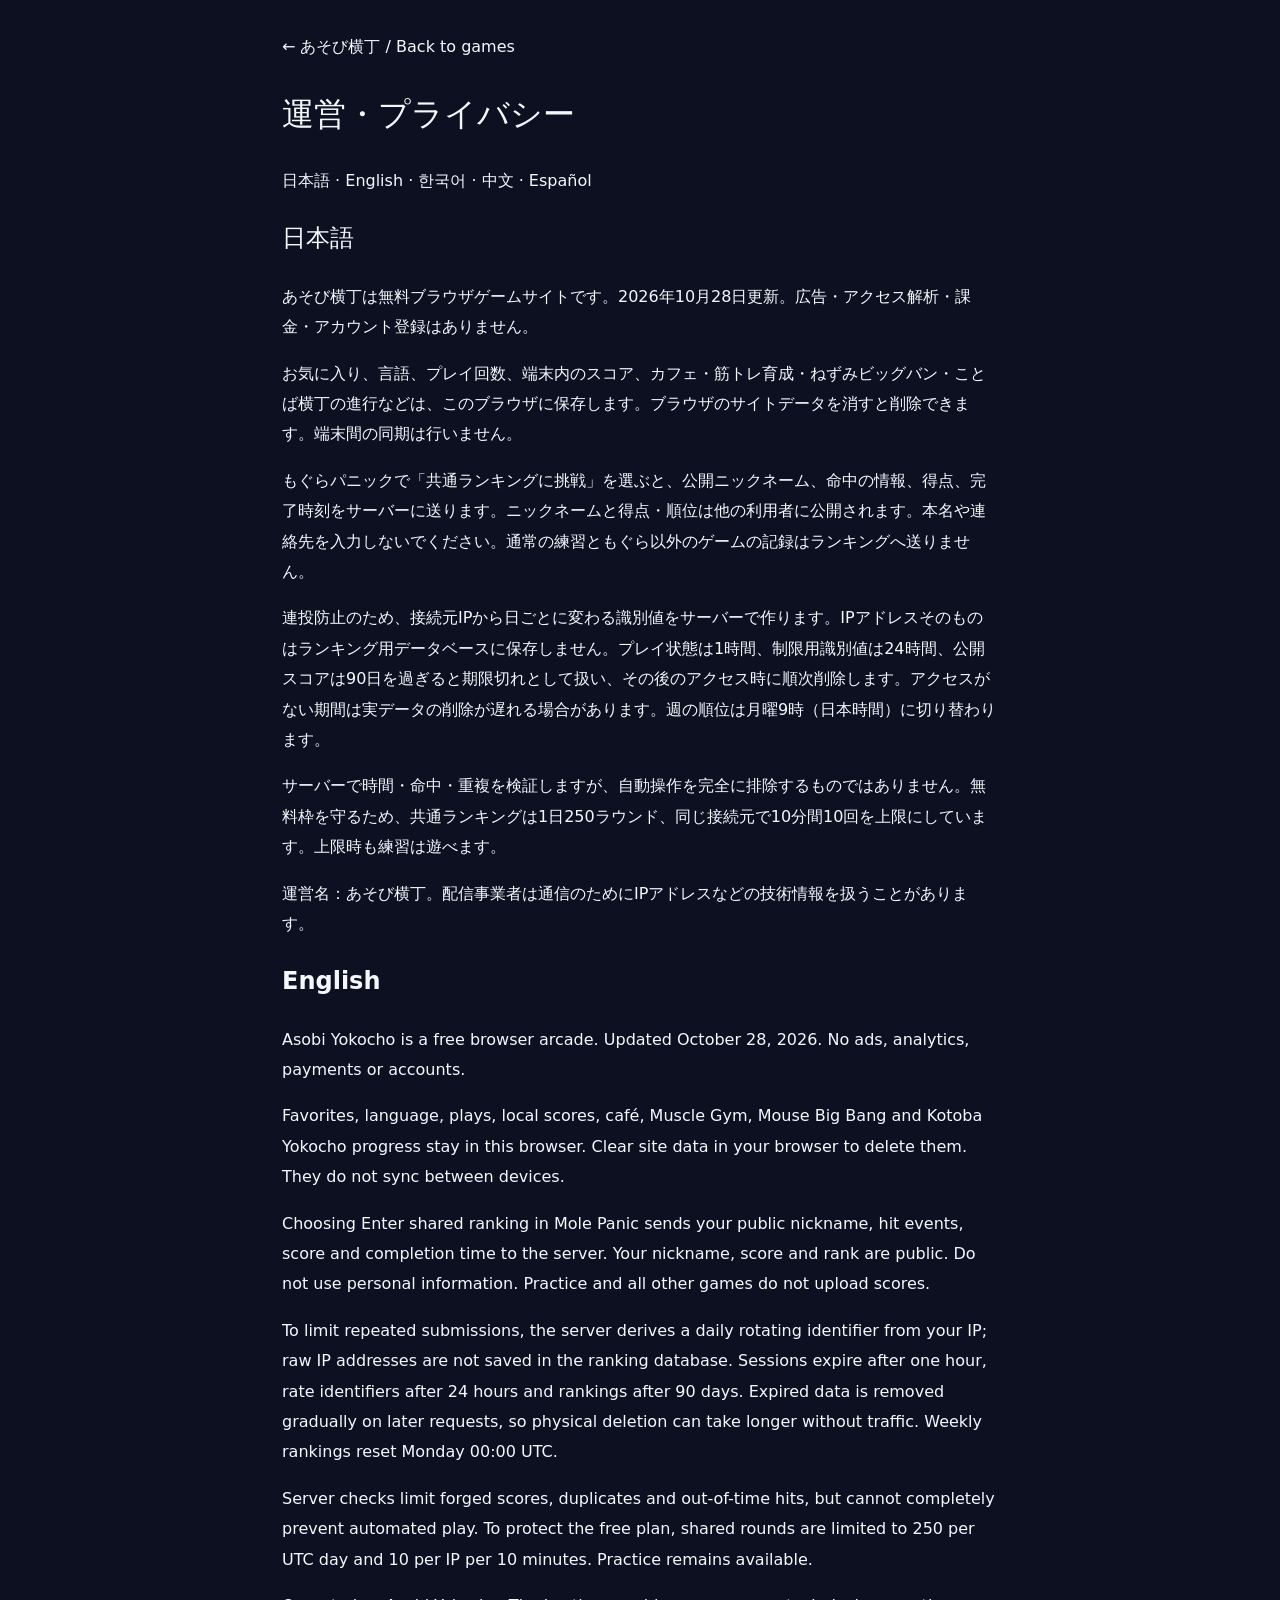
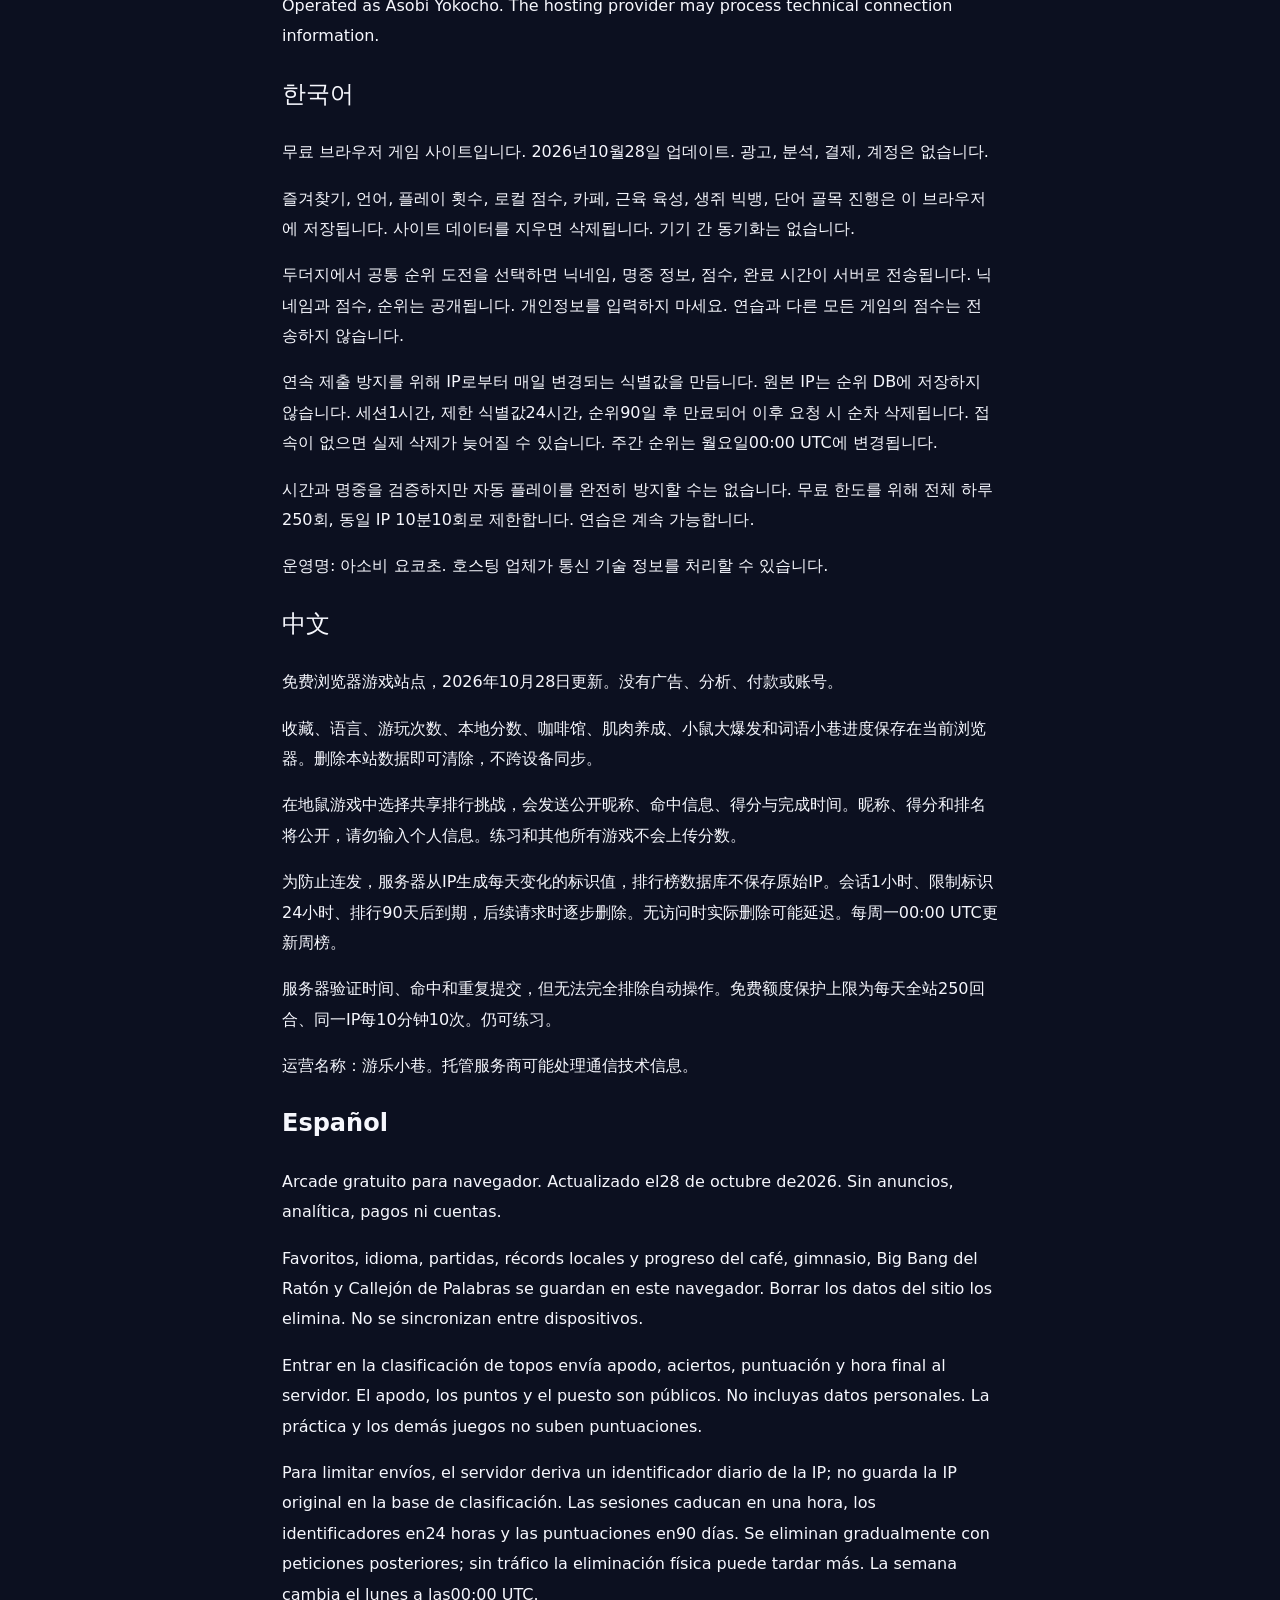
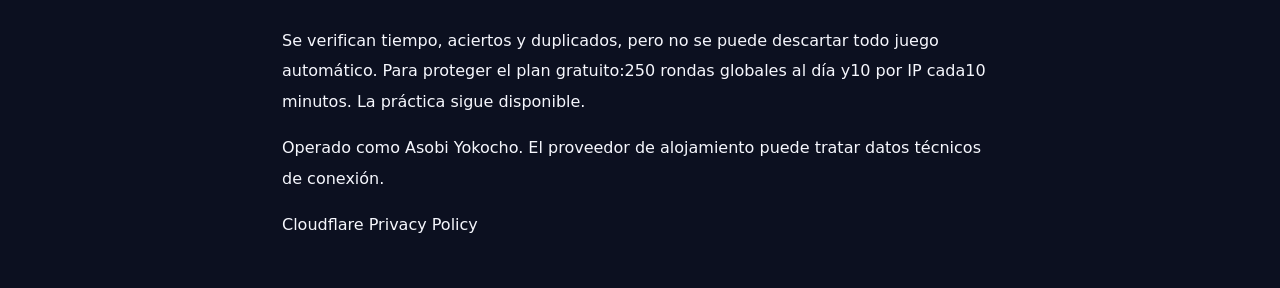
==== privacy.html @ f8abdbe5 "Add Kotoba Yokocho word-tile puzzle and verified v7 release" ====
<!doctype html><html lang="ja"><head><meta charset="utf-8"><meta name="viewport" content="width=device-width,initial-scale=1"><title>運営・プライバシー | あそび横丁</title><link rel="stylesheet" href="style.css"><link rel="icon" href="assets/icon.svg"></head><body><main style="max-width:760px;margin:auto;padding:32px 22px;line-height:1.9"><a href="./">← あそび横丁 / Back to games</a><h1>運営・プライバシー</h1><nav><a href="#ja">日本語</a> · <a href="#en">English</a> · <a href="#ko">한국어</a> · <a href="#zh-CN">中文</a> · <a href="#es">Español</a></nav><section id="ja" lang="ja"><h2>日本語</h2><p>あそび横丁は無料ブラウザゲームサイトです。2026年10月28日更新。広告・アクセス解析・課金・アカウント登録はありません。</p><p>お気に入り、言語、プレイ回数、端末内のスコア、カフェ・筋トレ育成・ねずみビッグバン・ことば横丁の進行などは、このブラウザに保存します。ブラウザのサイトデータを消すと削除できます。端末間の同期は行いません。</p><p>もぐらパニックで「共通ランキングに挑戦」を選ぶと、公開ニックネーム、命中の情報、得点、完了時刻をサーバーに送ります。ニックネームと得点・順位は他の利用者に公開されます。本名や連絡先を入力しないでください。通常の練習ともぐら以外のゲームの記録はランキングへ送りません。</p><p>連投防止のため、接続元IPから日ごとに変わる識別値をサーバーで作ります。IPアドレスそのものはランキング用データベースに保存しません。プレイ状態は1時間、制限用識別値は24時間、公開スコアは90日を過ぎると期限切れとして扱い、その後のアクセス時に順次削除します。アクセスがない期間は実データの削除が遅れる場合があります。週の順位は月曜9時（日本時間）に切り替わります。</p><p>サーバーで時間・命中・重複を検証しますが、自動操作を完全に排除するものではありません。無料枠を守るため、共通ランキングは1日250ラウンド、同じ接続元で10分間10回を上限にしています。上限時も練習は遊べます。</p><p>運営名：あそび横丁。配信事業者は通信のためにIPアドレスなどの技術情報を扱うことがあります。</p></section><section id="en" lang="en"><h2>English</h2><p>Asobi Yokocho is a free browser arcade. Updated October 28, 2026. No ads, analytics, payments or accounts.</p><p>Favorites, language, plays, local scores, café, Muscle Gym, Mouse Big Bang and Kotoba Yokocho progress stay in this browser. Clear site data in your browser to delete them. They do not sync between devices.</p><p>Choosing Enter shared ranking in Mole Panic sends your public nickname, hit events, score and completion time to the server. Your nickname, score and rank are public. Do not use personal information. Practice and all other games do not upload scores.</p><p>To limit repeated submissions, the server derives a daily rotating identifier from your IP; raw IP addresses are not saved in the ranking database. Sessions expire after one hour, rate identifiers after 24 hours and rankings after 90 days. Expired data is removed gradually on later requests, so physical deletion can take longer without traffic. Weekly rankings reset Monday 00:00 UTC.</p><p>Server checks limit forged scores, duplicates and out-of-time hits, but cannot completely prevent automated play. To protect the free plan, shared rounds are limited to 250 per UTC day and 10 per IP per 10 minutes. Practice remains available.</p><p>Operated as Asobi Yokocho. The hosting provider may process technical connection information.</p></section><section id="ko" lang="ko"><h2>한국어</h2><p>무료 브라우저 게임 사이트입니다. 2026년10월28일 업데이트. 광고, 분석, 결제, 계정은 없습니다.</p><p>즐겨찾기, 언어, 플레이 횟수, 로컬 점수, 카페, 근육 육성, 생쥐 빅뱅, 단어 골목 진행은 이 브라우저에 저장됩니다. 사이트 데이터를 지우면 삭제됩니다. 기기 간 동기화는 없습니다.</p><p>두더지에서 공통 순위 도전을 선택하면 닉네임, 명중 정보, 점수, 완료 시간이 서버로 전송됩니다. 닉네임과 점수, 순위는 공개됩니다. 개인정보를 입력하지 마세요. 연습과 다른 모든 게임의 점수는 전송하지 않습니다.</p><p>연속 제출 방지를 위해 IP로부터 매일 변경되는 식별값을 만듭니다. 원본 IP는 순위 DB에 저장하지 않습니다. 세션1시간, 제한 식별값24시간, 순위90일 후 만료되어 이후 요청 시 순차 삭제됩니다. 접속이 없으면 실제 삭제가 늦어질 수 있습니다. 주간 순위는 월요일00:00 UTC에 변경됩니다.</p><p>시간과 명중을 검증하지만 자동 플레이를 완전히 방지할 수는 없습니다. 무료 한도를 위해 전체 하루250회, 동일 IP 10분10회로 제한합니다. 연습은 계속 가능합니다.</p><p>운영명: 아소비 요코초. 호스팅 업체가 통신 기술 정보를 처리할 수 있습니다.</p></section><section id="zh-CN" lang="zh-CN"><h2>中文</h2><p>免费浏览器游戏站点，2026年10月28日更新。没有广告、分析、付款或账号。</p><p>收藏、语言、游玩次数、本地分数、咖啡馆、肌肉养成、小鼠大爆发和词语小巷进度保存在当前浏览器。删除本站数据即可清除，不跨设备同步。</p><p>在地鼠游戏中选择共享排行挑战，会发送公开昵称、命中信息、得分与完成时间。昵称、得分和排名将公开，请勿输入个人信息。练习和其他所有游戏不会上传分数。</p><p>为防止连发，服务器从IP生成每天变化的标识值，排行榜数据库不保存原始IP。会话1小时、限制标识24小时、排行90天后到期，后续请求时逐步删除。无访问时实际删除可能延迟。每周一00:00 UTC更新周榜。</p><p>服务器验证时间、命中和重复提交，但无法完全排除自动操作。免费额度保护上限为每天全站250回合、同一IP每10分钟10次。仍可练习。</p><p>运营名称：游乐小巷。托管服务商可能处理通信技术信息。</p></section><section id="es" lang="es"><h2>Español</h2><p>Arcade gratuito para navegador. Actualizado el28 de octubre de2026. Sin anuncios, analítica, pagos ni cuentas.</p><p>Favoritos, idioma, partidas, récords locales y progreso del café, gimnasio, Big Bang del Ratón y Callejón de Palabras se guardan en este navegador. Borrar los datos del sitio los elimina. No se sincronizan entre dispositivos.</p><p>Entrar en la clasificación de topos envía apodo, aciertos, puntuación y hora final al servidor. El apodo, los puntos y el puesto son públicos. No incluyas datos personales. La práctica y los demás juegos no suben puntuaciones.</p><p>Para limitar envíos, el servidor deriva un identificador diario de la IP; no guarda la IP original en la base de clasificación. Las sesiones caducan en una hora, los identificadores en24 horas y las puntuaciones en90 días. Se eliminan gradualmente con peticiones posteriores; sin tráfico la eliminación física puede tardar más. La semana cambia el lunes a las00:00 UTC.</p><p>Se verifican tiempo, aciertos y duplicados, pero no se puede descartar todo juego automático. Para proteger el plan gratuito:250 rondas globales al día y10 por IP cada10 minutos. La práctica sigue disponible.</p><p>Operado como Asobi Yokocho. El proveedor de alojamiento puede tratar datos técnicos de conexión.</p></section><p><a href="https://www.cloudflare.com/privacypolicy/">Cloudflare Privacy Policy</a></p></main></body></html>
---- style.css ----
:root{font-family:'DM Sans','Noto Sans JP',system-ui,sans-serif;color:#f6f7fd;background:#101424;font-synthesis:none;font-smooth:always;--bg:#101424;--side:#14182b;--panel:#1b2034;--muted:#a1a8c1;--edge:#292f46;--lime:#d6fe7b;--pink:#ff82bd;--blue:#8cabff}
*{box-sizing:border-box}html{scroll-behavior:smooth}body{margin:0;min-width:320px;line-height:1.55}a{color:inherit;text-decoration:none}button,input{font:inherit}button{cursor:pointer}button:disabled{opacity:.5;cursor:not-allowed}.hidden{display:none!important}::selection{background:var(--lime);color:#14182b}.app-shell{display:grid;grid-template-columns:242px minmax(0,1fr);min-height:100vh}.sidebar{background:var(--side);border-right:1px solid var(--edge);padding:32px 20px 19px;display:flex;flex-direction:column;min-height:100vh;position:sticky;top:0;height:100vh}.logo{display:flex;align-items:center;gap:11px;white-space:nowrap;font-size:23px;font-weight:900;letter-spacing:-1.5px;line-height:1.05}.logo-mark{width:39px;height:39px;display:grid;place-items:center;border-radius:13px;background:var(--lime);color:#161b2f;font-size:28px;transform:rotate(-9deg);box-shadow:4px 4px 0 #6d9263}.logo-accent{color:var(--lime)}.logo small{display:block;font-size:9px;letter-spacing:2.7px;font-weight:800;color:var(--muted);margin:7px 0 0 2px}.sidebar-divider{height:1px;background:var(--edge);margin:35px 0 24px}.sidebar-kicker,.eyebrow{font-weight:800;font-size:11px;color:#8e96b4;letter-spacing:2.2px}.sidebar-kicker{margin:0 13px 12px}.side-nav{display:grid;gap:5px}.side-nav button{border:0;background:transparent;color:#aeb5cf;border-radius:12px;text-align:left;padding:12px 13px;display:flex;gap:13px;align-items:center;font-weight:700}.side-nav button.active,.side-nav button:hover{background:#292f47;color:var(--lime)}.side-nav button .nav-icon{width:20px;display:inline-flex;align-items:center;justify-content:center;font-size:18px}.sidebar-promo{margin-top:auto;background:linear-gradient(145deg,#303c39,#202943);border:1px solid #44543d;border-radius:18px;padding:20px 15px 16px;display:grid;gap:5px}.sparkles{color:var(--lime);font-size:22px;letter-spacing:11px}.sidebar-promo strong{font-size:15px}.sidebar-promo p{font-size:12px;color:#c3cccb;line-height:1.8;margin:1px 0 0}.sidebar-foot{font-size:11px;color:#69728f;margin-top:24px}.page-column{min-width:0}.topbar{height:84px;border-bottom:1px solid var(--edge);padding:0 clamp(20px,4vw,60px);display:flex;justify-content:space-between;align-items:center;gap:20px}.search-wrapper{display:flex;align-items:center;gap:9px;background:#1e2438;border:1px solid #323951;border-radius:12px;padding:0 15px;height:43px;width:min(410px,100%);color:#aab0c8}.search-wrapper span{font-size:25px}.search-wrapper input{border:none;outline:none;background:transparent;color:white;width:100%;font-size:13px}.search-wrapper input::placeholder{color:#7e87a2}.favs-toggle{border:1px solid #323951;border-radius:12px;padding:10px 14px;background:#1d2235;color:#cfd5ec;display:flex;gap:10px;align-items:center;white-space:nowrap;font-weight:700;font-size:12px}.favs-toggle span:first-child{font-size:21px;line-height:1}.favs-toggle.active{border-color:var(--pink);color:var(--pink)}.mobile-brand{display:none}.page-column main{padding:32px clamp(20px,4vw,60px) 60px;max-width:1440px;margin:auto}.hero{min-height:316px;display:flex;justify-content:space-between;align-items:center;gap:25px;padding:38px clamp(30px,5.5vw,70px);background:linear-gradient(122deg,#303c5e 0%,#343463 59%,#463b71 100%);border-radius:23px;overflow:hidden;position:relative;isolation:isolate}.hero:after{content:"";position:absolute;inset:0;opacity:.24;background-image:radial-gradient(#aaa3df .8px,transparent .9px);background-size:20px 20px;mask-image:linear-gradient(90deg,transparent 30%,black 100%);pointer-events:none}.hero-copy{z-index:1}.pill{display:inline-flex;align-items:center;gap:8px;background:#ffffff19;border:1px solid #ffffff30;border-radius:100px;padding:5px 13px;font-weight:800;font-size:11px;letter-spacing:1px}.pulse-dot{height:7px;width:7px;background:var(--lime);border-radius:50%;box-shadow:0 0 0 4px #d6fe7b18}.hero h1{font-size:clamp(28px,3.3vw,47px);letter-spacing:-2px;line-height:1.32;margin:17px 0 9px;font-weight:900}.hero h1 em{color:var(--lime);font-style:normal}.hero p{color:#dbdff1;font-size:13px;margin:0 0 25px;line-height:1.95}.hero-cta{display:inline-flex;gap:20px;background:var(--lime);color:#1e2c27;border-radius:11px;font-weight:900;font-size:13px;padding:12px 17px;align-items:center;box-shadow:0 4px 0 #91b851}.hero-cta:hover{transform:translateY(-2px)}.hero-cta span{font-size:18px}.hero-art{position:relative;min-width:240px;width:34%;height:260px;z-index:1}.hero-orbit{position:absolute;width:235px;height:235px;left:17%;top:10px;border:2px dashed #ffffff38;border-radius:50%;transform:rotate(-13deg)}.hero-shape{position:absolute;display:grid;place-items:center;border-radius:25%;font-size:56px;filter:drop-shadow(0 13px 12px #10122244);z-index:2}.shape-a{background:#e6ff9d;height:142px;width:142px;top:35px;left:30%;transform:rotate(-18deg)}.shape-b{background:#ff91cb;height:88px;width:88px;top:3px;right:-2%;font-size:49px;transform:rotate(17deg)}.shape-c{background:#85a2ff;height:95px;width:95px;bottom:6px;left:1%;font-size:55px;transform:rotate(15deg)}.hero-sticker{position:absolute;right:1%;bottom:5px;color:#e6ff9d;font-size:18px;font-weight:900;line-height:1.1;letter-spacing:1px;transform:rotate(10deg);z-index:3}.game-list{margin-top:41px}.list-heading,.more-heading{display:flex;align-items:end;justify-content:space-between;gap:12px}.eyebrow{color:var(--lime)}.list-heading h2,.more-heading h2{font-weight:900;letter-spacing:-1px;font-size:25px;margin:6px 0 0}.game-count{font-size:12px;display:inline-flex;vertical-align:middle;background:#333a4d;color:var(--lime);min-width:28px;height:25px;border-radius:7px;justify-content:center;align-items:center;margin-left:8px;letter-spacing:0}.list-subtitle{color:#919ab5;font-size:12px}.category-scroller{display:flex;gap:8px;overflow-x:auto;padding:25px 0 23px;scrollbar-width:none}.category-scroller::-webkit-scrollbar{display:none}.category-scroller button{white-space:nowrap;border-radius:99px;border:1px solid #394057;color:#bec5de;background:#20263a;padding:8px 15px;font-size:12px;font-weight:800}.category-scroller button.active,.category-scroller button:hover{border-color:var(--lime);background:var(--lime);color:#172127}.game-grid{display:grid;grid-template-columns:repeat(3,minmax(0,1fr));gap:18px}.game-card{min-width:0;border:1px solid #2b3148;background:#1b2033;border-radius:17px;overflow:hidden;transition:transform .15s,border-color .15s;position:relative}.game-card:hover{transform:translateY(-3px);border-color:#65718e}.card-cover{height:149px;position:relative;display:grid;place-items:center;overflow:hidden;isolation:isolate}.card-cover:before{content:"";position:absolute;border-radius:45%;border:2px solid #ffffff20;width:230px;height:230px;transform:rotate(20deg);z-index:-1}.card-cover:after{content:"";position:absolute;border-radius:28px;border:2px solid #ffffff12;width:180px;height:180px;transform:rotate(60deg);z-index:-1}.cover-icon{font-size:69px;line-height:1;filter:drop-shadow(0 13px 7px #161b2c49);transition:transform .2s}.game-card:hover .cover-icon{transform:translateY(-5px) rotate(-5deg)}.cover-snake{background:radial-gradient(circle at 55% 48%,#4a9878,#1f5e5d)}.cover-2048{background:radial-gradient(circle at 51% 32%,#d9a05f,#a35a50)}.cover-memory{background:radial-gradient(circle at 55% 48%,#8e81d0,#493e8f)}.cover-mole{background:radial-gradient(circle at 55% 43%,#8cc6b7,#427a94)}.cover-ttt{background:radial-gradient(circle at 55% 45%,#e397b6,#ae5784)}.cover-shop{background:radial-gradient(circle at 55% 48%,#ebba82,#a87345)}.cover-tag{position:absolute;left:12px;top:11px;background:#12152377;color:white;padding:4px 9px;border-radius:6px;font-size:10px;font-weight:800;letter-spacing:.3px}.favorite-btn{position:absolute;right:11px;top:10px;border:none;display:grid;place-items:center;background:#0d142a85;color:#fff;width:30px;height:30px;border-radius:50%;font-size:20px;z-index:2}.favorite-btn.active{color:#ff83bb}.card-text{padding:15px 16px 16px}.card-text h3{font-size:16px;font-weight:900;margin:0 0 5px;letter-spacing:-.3px}.card-text p{font-size:11px;color:#a3adc7;margin:0;min-height:36px;line-height:1.6}.card-bottom{margin-top:15px;display:flex;align-items:center;justify-content:space-between;color:#8792ad;font-size:10px}.play-label{color:var(--lime);font-size:12px;font-weight:900;letter-spacing:.2px}.card-open{display:block;position:absolute;inset:0;z-index:1;border:0;background:transparent;text-indent:-99999px;width:100%;height:100%}.favorite-btn{z-index:3}.empty-results{background:#1b2033;text-align:center;color:#aeb6d0;padding:50px 20px;border-radius:16px}.below-section{display:flex;align-items:center;gap:20px;border:1px dashed #454d66;background:#1c2236;border-radius:16px;padding:22px 25px;margin-top:38px}.below-icon{display:grid;place-items:center;background:#3a4254;color:var(--lime);width:48px;height:48px;border-radius:14px;flex:none;font-size:30px}.below-section h3{font-size:15px;margin:0 0 4px}.below-section p{font-size:11px;color:var(--muted);margin:0;line-height:1.8}.wip-badge{margin-left:auto;font-size:10px;letter-spacing:1px;color:var(--lime);white-space:nowrap}.footer{border-top:1px solid var(--edge);padding:22px clamp(20px,4vw,60px);font-size:11px;color:#7f89a5;display:flex;justify-content:space-between;flex-wrap:wrap;gap:10px}
/* game room */
.backline{display:flex;align-items:center;justify-content:space-between;margin:1px 0 31px}.back-link{color:#c4cbe0;font-size:12px;font-weight:800}.back-link:hover{color:var(--lime)}.free-label{color:var(--lime);font-size:11px;font-weight:800;letter-spacing:1px}.game-title-line{display:flex;align-items:end;justify-content:space-between;gap:18px;margin-bottom:21px}.game-title-line h1{font-size:clamp(25px,4vw,38px);margin:4px 0 5px;font-weight:900;letter-spacing:-1.7px}.game-description{margin:0;color:var(--muted);font-size:12px}.best-badge{background:#242b3f;border:1px solid #3e475e;border-radius:13px;padding:10px 16px;min-width:134px;flex:none}.best-badge span{display:block;font-size:10px;color:#aeb5d0}.best-badge strong{font-size:20px;color:var(--lime)}.game-pane{border:1px solid #383f57;background:radial-gradient(circle at 50% 0%,#2a3048,#1b2135 65%);border-radius:22px;padding:24px;min-height:480px;display:flex;justify-content:center;align-items:flex-start}.game-pane button{touch-action:manipulation}.game-wrap{width:100%;max-width:590px;text-align:center}.game-header{display:flex;gap:14px;align-items:center;justify-content:center;flex-wrap:wrap;margin-bottom:16px}.game-stat{background:#11182b;border:1px solid #38425c;border-radius:13px;min-width:114px;padding:8px 15px}.game-stat small{display:block;color:#aab2ce;font-size:10px}.game-stat strong{font-weight:900;font-size:24px;color:white}.game-button{border:0;border-radius:11px;background:var(--lime);color:#182329;padding:11px 18px;font-weight:900;font-size:13px;box-shadow:0 3px 0 #83a854}.game-button:hover{filter:brightness(1.05)}.game-button.secondary{background:#303851;color:white;box-shadow:none;border:1px solid #52617c}.game-actions{display:flex;justify-content:center;gap:9px;margin-top:17px;flex-wrap:wrap}.game-status{margin:8px auto 0;font-size:13px;color:#c6cdec;min-height:24px;font-weight:700}.game-hint{font-size:12px;color:#a2acc6;text-align:center;margin:16px 0 37px}.more-games{border-top:1px solid #333a50;padding-top:27px}.more-heading{align-items:center;margin-bottom:18px}.more-heading h2{font-size:20px;margin:0}.more-heading a{font-size:12px;color:var(--lime)}.compact-grid .card-cover{height:100px}.compact-grid .cover-icon{font-size:46px}.compact-grid .card-text p{display:none}.compact-grid .card-text{padding:10px 12px}.compact-grid .card-bottom{margin-top:7px}.compact-grid .card-text h3{font-size:13px}.compact-grid .cover-tag{display:none}.game-board{margin:0 auto;display:block;max-width:100%;touch-action:none;border-radius:10px}.arrow-pad{width:max-content;margin:15px auto 0;display:grid;grid-template-columns:repeat(3,44px);grid-template-rows:repeat(2,44px);gap:5px}.arrow-pad .dir{display:grid;place-items:center;border:1px solid #465370;background:#303951;color:white;border-radius:11px;font-size:20px}.arrow-pad .dir:active{background:var(--lime);color:#151d25}.arrow-pad .up{grid-column:2}.arrow-pad .left{grid-column:1;grid-row:2}.arrow-pad .down{grid-column:2;grid-row:2}.arrow-pad .right{grid-column:3;grid-row:2}.board-2048{display:grid;grid-template-columns:repeat(4,minmax(0,1fr));gap:8px;background:#394051;border-radius:15px;padding:9px;width:min(380px,100%);aspect-ratio:1;margin:0 auto;touch-action:none;user-select:none}.tile{display:grid;place-items:center;font-weight:900;font-size:clamp(17px,5vw,32px);background:#232b3c;border-radius:9px;line-height:1;min-width:0}.v2{background:#d1e3b3;color:#293d2c}.v4{background:#b5e3c9;color:#1e4034}.v8{background:#ffd48d;color:#49331b}.v16{background:#ffb98e;color:#523324}.v32{background:#f7918a;color:#612a37}.v64{background:#f06b86;color:white}.v128{background:#c2a7fc;color:#282041}.v256{background:#ae8cfb;color:white}.v512{background:#8caafa;color:#14234c}.v1024,.v2048,.v4096{background:var(--lime);color:#243323}.memory-grid{display:grid;grid-template-columns:repeat(4,1fr);gap:10px;max-width:405px;margin:auto}.memory-card{aspect-ratio:1;border:2px solid #5e6885;border-radius:13px;background:#47527d;color:#d7ddfa;font-size:30px;font-weight:bold;transition:background .12s,transform .12s;display:grid;place-items:center;user-select:none}.memory-card:hover:not(:disabled){transform:translateY(-2px)}.memory-card.open,.memory-card.matched{background:#e4daff;color:#34305c;border-color:#a9a1db}.memory-card.matched{background:#d6fe7b;color:#223c2d;border-color:#d6fe7b}.mole-grid{display:grid;grid-template-columns:repeat(3,1fr);gap:12px;max-width:380px;margin:0 auto}.mole-hole{aspect-ratio:1;border:0;border-radius:50%;background:radial-gradient(ellipse at 50% 72%,#11151f 0%,#11151f 48%,#475366 50%,#58667c 57%,#323b51 63%);font-size:clamp(38px,8vw,67px);display:grid;place-items:center;user-select:none}.mole-hole span{display:block;transform:translateY(9%);opacity:0;transition:transform .1s,opacity .1s}.mole-hole.active span{opacity:1;transform:translateY(-7%)}.mole-hole.hit{background:#d6fe7b}.ttt-grid{display:grid;grid-template-columns:repeat(3,1fr);gap:10px;width:min(350px,100%);margin:0 auto}.ttt-cell{aspect-ratio:1;border:2px solid #48536f;border-radius:15px;background:#2d354d;color:var(--lime);font-size:clamp(45px,11vw,72px);font-weight:900}.ttt-cell.o{color:var(--pink)}.ttt-cell:disabled{opacity:1}.shop-summary{display:flex;align-items:center;justify-content:space-between;gap:13px;background:#202942;border:1px solid #3a4961;border-radius:15px;padding:12px 20px;margin-bottom:19px;text-align:left}.coin-num{font-size:30px;color:#ffdc92;font-weight:900}.shop-persec{font-size:13px;color:#c4cde3}.shop-scene{min-height:160px;display:grid;place-items:center;margin-bottom:19px;background:linear-gradient(135deg,#4b4e6d,#69746d);border-radius:17px;position:relative;overflow:hidden}.shop-scene:before{content:"";position:absolute;width:100%;height:52px;bottom:0;background:#b7a07c66}.big-cookie{border:none;background:transparent;font-size:86px;line-height:1.4;filter:drop-shadow(0 11px 4px #2226);transition:transform .1s;z-index:1}.big-cookie:active{transform:scale(.89)}.shop-tap{position:absolute;top:12px;left:15px;font-size:11px;background:#222a3d99;color:#fff;border-radius:6px;padding:4px 8px}.shop-upgrades{display:grid;gap:10px}.shop-upgrade{display:flex;align-items:center;justify-content:space-between;gap:13px;padding:12px 14px;background:#29324a;border:1px solid #444f68;border-radius:13px;text-align:left;width:100%;color:white}.shop-upgrade:not(:disabled):hover{border-color:var(--lime)}.shop-upgrade strong{display:block;font-size:14px}.shop-upgrade small{display:block;font-size:10px;color:#b7c1da;margin-top:3px}.shop-upgrade .price{white-space:nowrap;color:#ffdc92;font-weight:900;font-size:12px}.toast{position:fixed;bottom:22px;left:50%;transform:translate(-50%,20px);opacity:0;pointer-events:none;z-index:10;background:#d6fe7b;color:#213126;border-radius:12px;padding:10px 19px;font-weight:900;font-size:13px;box-shadow:0 5px 30px #0008;transition:opacity .2s,transform .2s}.toast.visible{opacity:1;transform:translate(-50%,0)}
@media(max-width:1100px){.app-shell{grid-template-columns:201px minmax(0,1fr)}.sidebar{padding:25px 15px}.logo{font-size:20px}.hero-art{width:31%}.game-grid{gap:12px}.card-cover{height:135px}.card-text{padding:12px}}
@media(max-width:850px){.app-shell{display:block}.sidebar{display:none}.mobile-brand{display:inline-block;font-size:19px;font-weight:900;letter-spacing:-.9px;white-space:nowrap}.mobile-brand span{color:var(--lime)}.topbar{height:71px;padding:0 22px}.search-wrapper{max-width:260px}.favs-text{display:none}.favs-toggle{padding:8px 11px}.page-column main{padding:22px 22px 40px}.hero{padding:27px 33px}.hero-art{min-width:160px}.shape-a{width:110px;height:110px;font-size:48px}.shape-b{height:70px;width:70px;font-size:42px}.shape-c{height:67px;width:67px;font-size:42px}.hero-orbit{height:180px;width:180px}}
@media(max-width:590px){.topbar{gap:9px;height:66px;padding:0 15px}.mobile-brand{font-size:16px}.search-wrapper{height:37px;flex:1;padding:0 10px;min-width:0}.search-wrapper input{font-size:11px}.favs-toggle{height:37px;min-width:37px;padding:7px}.page-column main{padding:15px 14px 35px}.hero{padding:24px 22px;min-height:230px;border-radius:17px}.hero-copy{max-width:79%}.hero .pill{font-size:9px;letter-spacing:0}.hero h1{font-size:clamp(23px,7vw,34px);letter-spacing:-1px;margin:11px 0 9px}.hero p{font-size:10px;line-height:1.8;margin-bottom:15px}.hero p br{display:none}.hero-cta{font-size:11px;padding:9px 12px}.hero-art{position:absolute;right:-70px;top:38px;width:170px;min-width:170px;height:170px;opacity:.8}.hero-orbit{display:none}.shape-a{left:15px;top:32px;height:85px;width:85px;font-size:39px}.shape-b{height:44px;width:44px;top:3px;right:30px;font-size:27px}.shape-c{height:45px;width:45px;bottom:2px;font-size:26px}.hero-sticker{display:none}.game-list{margin-top:31px}.list-heading h2{font-size:22px}.list-subtitle{font-size:10px}.category-scroller{padding:19px 0 18px}.category-scroller button{padding:7px 12px;font-size:11px}.game-grid{grid-template-columns:repeat(2,minmax(0,1fr));gap:11px}.card-cover{height:114px}.cover-icon{font-size:54px}.cover-tag{font-size:9px;padding:3px 7px}.card-text{padding:10px 11px 12px}.card-text h3{font-size:13px;margin:0 0 3px}.card-text p{font-size:10px;min-height:32px}.card-bottom{margin-top:10px}.play-label{font-size:11px}.below-section{padding:15px;gap:12px}.below-icon{height:40px;width:40px}.below-section h3{font-size:12px}.below-section p{font-size:10px}.wip-badge{display:none}.footer{padding:22px 14px}.backline{margin-bottom:20px}.game-title-line{align-items:center}.game-title-line h1{font-size:25px}.best-badge{min-width:102px;padding:7px 9px}.best-badge strong{font-size:16px}.game-pane{padding:15px 11px;min-height:425px;border-radius:17px}.game-hint{font-size:11px}.compact-grid .card-cover{height:86px}.compact-grid .cover-icon{font-size:40px}.compact-grid .card-text h3{font-size:12px}.compact-grid .card-bottom{font-size:9px}.game-stat{min-width:95px;padding:7px 10px}.game-stat strong{font-size:20px}.game-board{max-width:94%}.board-2048{gap:6px;padding:7px}.memory-grid{gap:7px}.memory-card{font-size:26px;border-radius:11px}.mole-grid{gap:6px}.ttt-grid{gap:8px}.shop-summary{padding:10px 12px}.coin-num{font-size:25px}}
@media(prefers-reduced-motion:reduce){*,*:before,*:after{animation:none!important;transition:none!important;scroll-behavior:auto!important}}

/* v2 — instant-play arcade. No welcome hero, no introductory click. */
:root{--bg:#0c1020;--side:#101528;--panel:#181e32;--edge:#292f47;--lime:#dfff70;--pink:#ff8bc2;--muted:#9fa9c5;background:var(--bg)}
body{background:var(--bg)}
.sr-only{position:absolute!important;width:1px;height:1px;overflow:hidden;clip:rect(0,0,0,0);white-space:nowrap}
.sidebar{padding-top:25px}
.sidebar-divider{margin:24px 0 16px}
.sidebar-divider.soft{margin:16px 0}
.quick-nav{display:grid;gap:4px}
.quick-nav button,.quick-nav a{background:transparent;border:none;border-radius:11px;color:#c1c9df;display:flex;align-items:center;gap:10px;text-align:left;padding:10px 13px;font-size:13px;font-weight:800;width:100%}
.quick-nav button:hover,.quick-nav a:hover,.quick-nav a:focus-visible{background:#293347;color:var(--lime)}
.sidebar-promo{margin-top:auto}
.page-column{background:radial-gradient(circle at 52% -5%,#1b2242 0,#0c1020 40%)}
.topbar{height:70px;background:#0e1427e8;backdrop-filter:blur(14px);-webkit-backdrop-filter:blur(14px);position:sticky;top:0;z-index:8;padding:0 clamp(20px,3vw,45px);gap:14px}
.desktop-microbrand{font-weight:900;letter-spacing:1.3px;font-size:11px;color:#909bb9;white-space:nowrap}
.search-wrapper{margin-left:auto;width:min(420px,100%);background:#171e32}
.top-actions{display:flex;gap:10px;align-items:center}
.lang-wrap{display:flex;align-items:center;gap:2px;border:1px solid #384158;border-radius:10px;background:#1b2235;padding:0 6px;height:39px;color:#cfd7ec;font-size:13px}
.lang-wrap select{border:none;outline:none;background:transparent;color:#ecf1ff;font-weight:800;font-size:11px;cursor:pointer;max-width:58px;height:36px}
.lang-wrap option{color:#101425;background:#e8edff}
.page-column main{padding:20px clamp(20px,3vw,45px) 58px}
.section-heading{display:flex;align-items:center;justify-content:space-between;gap:8px;margin:0 0 14px}
.section-heading h1,.section-heading h2{font-size:clamp(19px,2.2vw,25px);font-weight:950;letter-spacing:-.75px;margin:0;line-height:1.45}
.heading-emoji{font-size:20px;vertical-align:middle;margin-right:4px}
.heading-spark{vertical-align:middle;display:inline-flex;align-items:center;background:#ff7dad;color:#28152b;font-size:9px;font-weight:1000;letter-spacing:.3px;margin-left:10px;padding:3px 8px;border-radius:999px;transform:rotate(-4deg)}
.section-small{font-size:11px;color:#9fa9c6;white-space:nowrap;font-weight:700}
.recommended-section{margin:0 0 28px}
.recommended-grid{display:grid;grid-template-columns:1.25fr 1fr 1fr;gap:13px}
.recommend-card{position:relative;border-radius:20px;border:1px solid #ffffff25;padding:22px 20px;min-height:204px;overflow:hidden;isolation:isolate;display:flex;align-items:center;transition:transform .17s,border-color .17s}
.recommend-card:hover{transform:translateY(-2px);border-color:#fff7}
.recommend-card:before{content:"";position:absolute;width:200px;height:200px;right:-45px;top:-65px;border:2px dashed #ffffff28;border-radius:50%}
.recommend-card:after{content:"";position:absolute;inset:0;pointer-events:none;background:linear-gradient(90deg,#0b173878,transparent 78%);z-index:-1}
.recommend-glow{position:absolute;right:4%;top:27%;font-size:clamp(68px,6.5vw,105px);line-height:1;filter:drop-shadow(0 10px 13px #14152c6b);transform:rotate(-13deg);z-index:-1;opacity:.92}
.recommend-copy{position:relative;z-index:2;max-width:72%}
.recommend-pill{display:inline-block;background:#151a3599;border-radius:50px;padding:4px 9px;color:#fff0a4;font-size:10px;font-weight:1000;letter-spacing:.5px}
.recommend-copy h3{font-size:clamp(17px,1.85vw,24px);margin:8px 0 3px;line-height:1.33;font-weight:950;letter-spacing:-.5px}
.recommend-copy p{font-size:11px;line-height:1.5;color:#f1f4ffed;margin:0 0 12px;min-height:30px;max-width:210px}
.recommend-play{display:inline-flex;align-items:center;border:none;background:var(--lime);border-radius:10px;font-size:12px;font-weight:1000;color:#18252c;padding:9px 11px;white-space:nowrap;position:relative;z-index:4;box-shadow:0 3px 0 #708c43}
.recommend-small .recommend-copy{max-width:76%}
.recommend-small .recommend-glow{font-size:75px;right:0;top:18%}
.recommend-card>.favorite-btn{width:35px;height:35px;top:11px;right:11px;z-index:5}
.recommend-hit{position:absolute;inset:0;z-index:1;color:transparent;background:transparent;border:0;text-indent:-9999px}
.genre-section{margin:0 0 29px}
.genre-grid{display:grid;grid-template-columns:repeat(6,minmax(0,1fr));gap:10px}
.genre-card{display:flex;align-items:center;justify-content:center;gap:8px;background:#1b2339;border:1px solid #323b54;border-radius:13px;color:#e7ecff;padding:11px 9px;font-size:12px;font-weight:900;min-height:52px;white-space:nowrap}
.genre-emoji{font-size:20px}
.genre-card:hover,.genre-card.active{border-color:var(--lime);background:#2a3735}
.game-list{margin-top:0}
.game-list .category-scroller{padding:2px 0 17px;gap:7px}
.category-scroller button{padding:7px 13px}
.game-grid{grid-template-columns:repeat(3,minmax(0,1fr));gap:14px}
.game-card{background:#1b2135;border-color:#333950}
.game-card:hover{border-color:#9eae6f}
.card-cover{height:144px}
.card-text{padding:13px 15px 15px}
.card-text h3{font-size:16px}
.card-text p{font-size:11px}
.play-label{font-weight:950}
.favorite-btn{width:35px;height:35px;transition:transform .12s;color:#fff;font-size:23px;background:#101a33c4}
.favorite-btn:active,.game-favorite:active{transform:scale(.83)}
.favorite-btn.active,.game-favorite.active{color:var(--pink)}
.ranking-section{border-top:1px solid #2a3047;padding-top:26px;margin-top:39px}
.local-pill{display:inline-flex;font-size:10px;font-weight:800;color:#8e9cb9;background:#1a2135;border:1px solid #343b50;padding:5px 9px;border-radius:99px;white-space:nowrap}
.ranking-tabs{display:flex;gap:7px;margin:8px 0 15px}
.ranking-tabs button{border:1px solid #384157;background:#1b2237;color:#b0bcda;padding:9px 13px;font-size:11px;font-weight:850;border-radius:10px}
.ranking-tabs button.active{background:var(--lime);border-color:var(--lime);color:#18252a}
.ranking-list{background:#171e30;border-radius:17px;border:1px solid #2b3549;overflow:hidden}
.ranking-row{display:flex;align-items:center;gap:12px;padding:10px 17px;border-top:1px solid #313850;min-height:63px}
.ranking-row:first-child{border-top:0}
.rank-number{font-weight:900;font-size:16px;color:#a0acc7;min-width:24px;text-align:center}
.rank-number.rank-top{color:#e0ff80}
.rank-cover{width:39px;height:39px;border-radius:10px;display:grid;place-items:center;font-size:24px;flex:none}
.rank-copy{min-width:0;flex:1}
.rank-copy strong{display:block;font-size:13px;font-weight:900;overflow:hidden;text-overflow:ellipsis;white-space:nowrap}
.rank-copy small{color:#9eacc8;font-size:10px}
.rank-play{border:none;background:transparent;color:var(--lime);font-size:12px;font-weight:900;white-space:nowrap;padding:8px}
.rank-note{font-size:10px;color:#8793b1;margin:9px 0 0;line-height:1.7}
.no-rank{padding:17px;color:#aab4ce;font-size:12px;text-align:center;margin:0}
.game-favorite{border:1px solid #4c506b;background:#20263b;border-radius:12px;color:#fff;font-size:26px;min-width:48px;height:48px}
.game-title-actions{display:flex;align-items:center;gap:10px}
.game-title-line{margin-bottom:16px}
.game-title-copy{min-width:0}
.game-hint{margin:13px 0 24px}
.local-leaderboard{margin:0 0 33px;padding:19px 20px;background:#151c2f;border:1px solid #303b54;border-radius:17px}
.local-leaderboard .section-heading{margin-bottom:14px}
.local-leaderboard .section-heading h2{font-size:19px}
.nickname-row{display:flex;align-items:center;gap:8px;margin-bottom:13px}
.nickname-row label{font-weight:700;font-size:11px;color:#9da9c6}
.nickname-row input{flex:1;min-width:0;background:#202942;color:white;outline:none;border:1px solid #414963;border-radius:9px;padding:9px 11px;font-size:12px}
.nickname-row button{background:#dfff70;border:0;border-radius:9px;padding:9px 12px;font-size:11px;font-weight:900;color:#172629}
.score-table{list-style:none;padding:0;margin:0;border-radius:11px;overflow:hidden;border:1px solid #323b56}
.score-table li{display:flex;align-items:center;gap:12px;min-height:42px;padding:7px 12px;border-top:1px solid #303b51;background:#1c253b;font-size:12px}
.score-table li:first-child{border:0}
.score-position{font-weight:900;color:#ffdd8c;min-width:20px}
.score-player{flex:1;overflow:hidden;white-space:nowrap;text-overflow:ellipsis}
.score-table strong{color:var(--lime);font-size:13px}
.local-leaderboard .rank-note{margin-top:10px}
@media(min-width:1240px){.game-grid{grid-template-columns:repeat(4,minmax(0,1fr))}}
@media(max-width:1100px){.recommended-grid{grid-template-columns:1.15fr 1fr 1fr}.recommend-card{padding:16px 13px;min-height:179px}.recommend-glow{font-size:65px;right:-5px}.genre-grid{grid-template-columns:repeat(3,minmax(0,1fr))}.desktop-microbrand{display:none}.game-grid{grid-template-columns:repeat(3,minmax(0,1fr))}}
@media(max-width:850px){.desktop-microbrand{display:none}.topbar{height:65px;padding:0 19px}.page-column main{padding:16px 20px 36px}.recommended-grid{grid-template-columns:1.1fr 1fr 1fr}.recommend-card{min-height:170px}.recommend-copy h3{font-size:16px}.recommend-copy p{font-size:10px}.recommend-glow{font-size:65px}}
@media(max-width:590px){
 .topbar{height:58px;padding:0 11px;gap:7px}.mobile-brand{font-size:15px;letter-spacing:-1px}
 .search-wrapper{margin-left:0;height:35px;padding:0 7px;min-width:0}.search-wrapper span{font-size:22px}.search-wrapper input{font-size:11px}
 .top-actions{gap:5px}.favs-toggle{padding:5px;min-width:35px;height:35px;border-radius:9px;font-size:19px}.favs-toggle span:first-child{font-size:21px}
 .lang-wrap{height:35px;gap:0;padding:0 3px;font-size:12px;border-radius:9px}.lang-wrap select{font-size:10px;max-width:43px;height:32px}
 .page-column main{padding:13px 11px 32px}.section-heading{margin-bottom:10px}.section-heading h1,.section-heading h2{font-size:19px}.section-small{font-size:10px}
 .recommended-section{margin-bottom:18px}.recommended-grid{grid-template-columns:repeat(2,minmax(0,1fr));gap:8px}
 .recommend-card{border-radius:15px;padding:11px 12px;min-height:122px;align-items:center}.recommend-card.recommend-main{grid-column:1/-1;min-height:155px;padding:17px 20px}.recommend-card.recommend-main .recommend-glow{font-size:105px;right:11%;top:13%}.recommend-card .recommend-glow{font-size:64px;right:-4%;top:17%;opacity:.8}
 .recommend-pill{font-size:9px;padding:3px 8px}.recommend-copy{max-width:75%}.recommend-card.recommend-small .recommend-copy{max-width:90%}.recommend-copy h3{font-size:15px;margin:7px 0 3px;max-width:150px}.recommend-main .recommend-copy h3{font-size:22px}.recommend-small .recommend-copy p{display:none}
 .recommend-copy p{font-size:10px;line-height:1.4;min-height:0;margin:0 0 12px}.recommend-play{padding:7px 9px;font-size:10px;border-radius:8px}.recommend-small .recommend-play{margin-top:11px}.recommend-card>.favorite-btn{top:7px;right:7px;width:27px;height:27px;font-size:19px}
 .genre-section{margin-bottom:19px}.genre-grid{grid-template-columns:none;display:flex;gap:8px;overflow-x:auto;padding-bottom:3px;scrollbar-width:none}.genre-grid::-webkit-scrollbar{display:none}.genre-card{flex:none;min-width:93px;height:51px;min-height:0;font-size:11px;border-radius:12px;padding:9px 11px;gap:6px}.genre-emoji{font-size:18px}
 .game-grid{grid-template-columns:repeat(2,minmax(0,1fr));gap:9px}.card-cover{height:111px}.card-text{padding:10px 11px 12px}.card-text h3{font-size:13px}.card-text p{font-size:10px}.game-list .category-scroller{padding:0 0 12px}
 .ranking-section{margin-top:29px;padding-top:21px}.ranking-row{gap:9px;padding:9px 12px;min-height:60px}.rank-play{font-size:11px;padding:5px}
 .game-title-line{align-items:center}.game-title-actions{gap:5px}.game-favorite{width:38px;min-width:38px;height:40px;font-size:21px}.best-badge{min-width:85px;padding:6px 8px}.best-badge span{font-size:9px}.best-badge strong{font-size:14px}.game-title-line h1{font-size:21px;letter-spacing:-.8px}
 .game-pane{padding:12px 9px}.local-leaderboard{padding:14px 12px}.local-leaderboard .section-heading h2{font-size:17px}.nickname-row label{font-size:10px}.nickname-row input{max-width:130px}.nickname-row button{padding:9px}
}
@media(max-width:590px){.recommend-main .recommend-copy h3{max-width:220px}}
.game-list,.ranking-section{scroll-margin-top:86px}

/* Async game loading and focus visibility */
.game-loading{min-height:285px;display:grid;place-items:center;text-align:center;padding:32px;color:var(--lime);font-weight:900}
:focus-visible{outline:3px solid var(--lime);outline-offset:3px}

/* Touch targets and long translated labels. */
.card-cover .cover-icon{font-size:0;inset:0;display:block;position:absolute;transform:none!important}.card-cover .cover-icon img{width:100%;height:100%;object-fit:contain}.recommend-glow{width:61%;right:-6%!important;top:20%!important;transform:none!important;font-size:0!important}.recommend-glow img{width:100%;height:auto;display:block}.recommend-copy{max-width:78%;text-shadow:0 1px 8px #14222b80}.recommend-small .recommend-copy{max-width:90%}.global-ranking-link{margin-top:16px;width:100%;border:1px solid #77965e;background:linear-gradient(100deg,#304535,#213d4c);border-radius:12px;min-height:49px;padding:10px 15px;color:#e7f0be;text-align:left;font-weight:800;font-size:13px}.card-cover{position:relative}.game-pane{background:linear-gradient(145deg,#20293b,#151e2c)}
button,select{touch-action:manipulation}
.favorite-btn,.recommend-card>.favorite-btn{width:44px;height:44px}
.favs-toggle,.lang-wrap{min-height:44px}
.lang-wrap select{height:42px}
.genre-card,.category-scroller button,.ranking-tabs button,.rank-play{min-height:44px}
.game-title-line{flex-wrap:wrap;gap:12px}
.game-title-copy{flex:1 1 180px}
.game-title-line h1{overflow-wrap:anywhere}
.game-title-actions{flex-shrink:0}
.nickname-row{flex-wrap:wrap}
.nickname-row input{min-height:44px}
.nickname-row button{min-height:44px}
.shop-upgrade[aria-disabled="true"]{opacity:.5;cursor:not-allowed}
.ttt-cell[aria-disabled="true"]{cursor:default}
.memory-card[aria-disabled="true"]{cursor:default}
.footer{flex-wrap:wrap;gap:12px}
.footer a{color:#c4cde3;text-decoration:underline;text-underline-offset:3px}
@media(max-width:590px){
 .topbar{display:grid;grid-template-columns:minmax(0,1fr) auto;height:auto;min-height:105px;padding:8px 11px;gap:6px 10px}
 .mobile-brand{font-size:18px;grid-column:1;grid-row:1}
 .top-actions{grid-column:2;grid-row:1;gap:7px}
 .search-wrapper{grid-column:1/-1;grid-row:2;width:100%;max-width:none;height:38px}
 .search-wrapper input{font-size:16px}
 .favs-toggle{min-width:44px;height:44px}
 .lang-wrap{height:44px;min-width:58px;justify-content:center}
 .lang-wrap select{height:42px;font-size:11px}
 .recommend-card>.favorite-btn{width:44px;height:44px;top:7px;right:7px;font-size:23px}
 .recommend-small .recommend-copy{padding-top:12px}
 .recommend-small{min-height:144px}
 .game-favorite{min-width:44px;height:44px}
 .game-list,.ranking-section{scroll-margin-top:120px}
 .nickname-row input{max-width:none;font-size:16px}
}
.cover-bodybuilder{background:linear-gradient(135deg,#263a4b,#52616c 55%,#bd9a62)}.genre-grid{grid-template-columns:repeat(7,minmax(0,1fr))}@media(max-width:1100px){.genre-grid{grid-template-columns:repeat(4,minmax(0,1fr))}}
.cover-mouse-evolution{background:linear-gradient(135deg,#174e3f,#91af70 65%,#e0c893)}
.cover-kotoba-garden{background:linear-gradient(135deg,#285141,#87935c 65%,#e6cea0)}
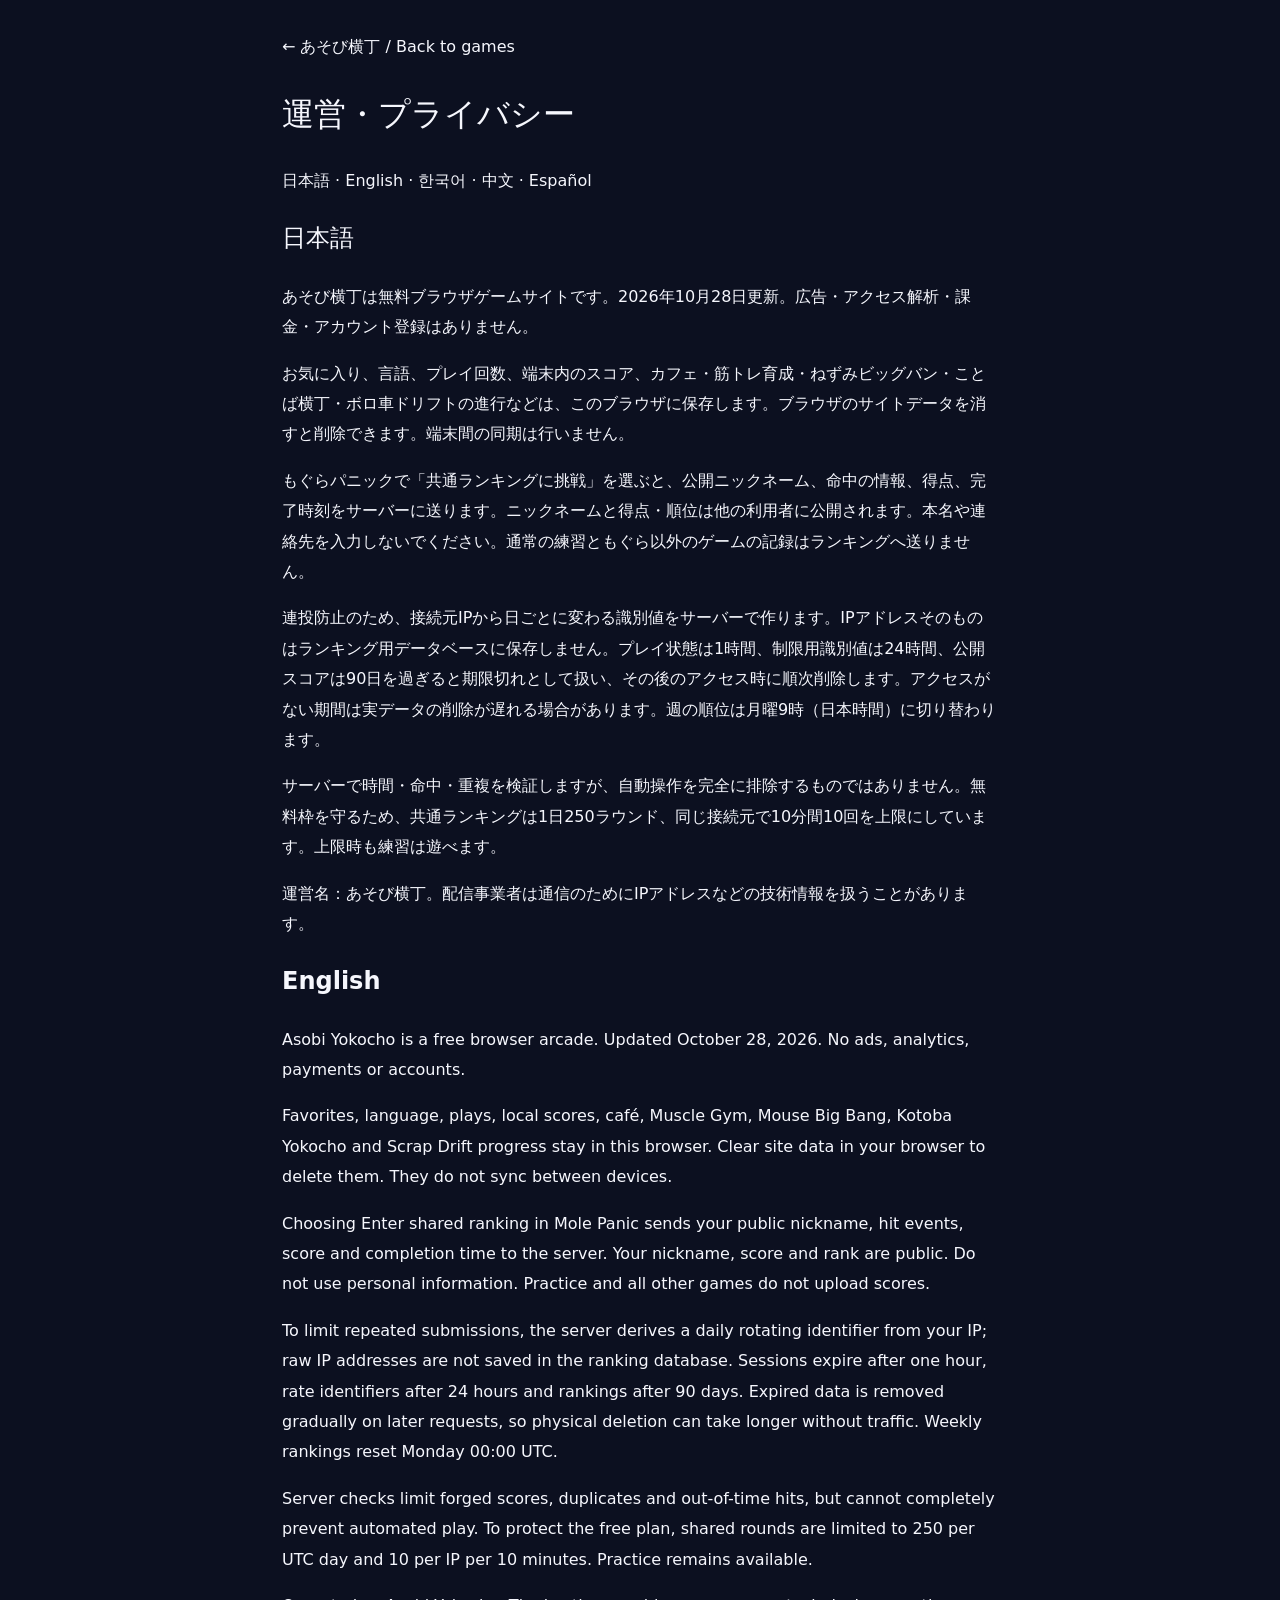
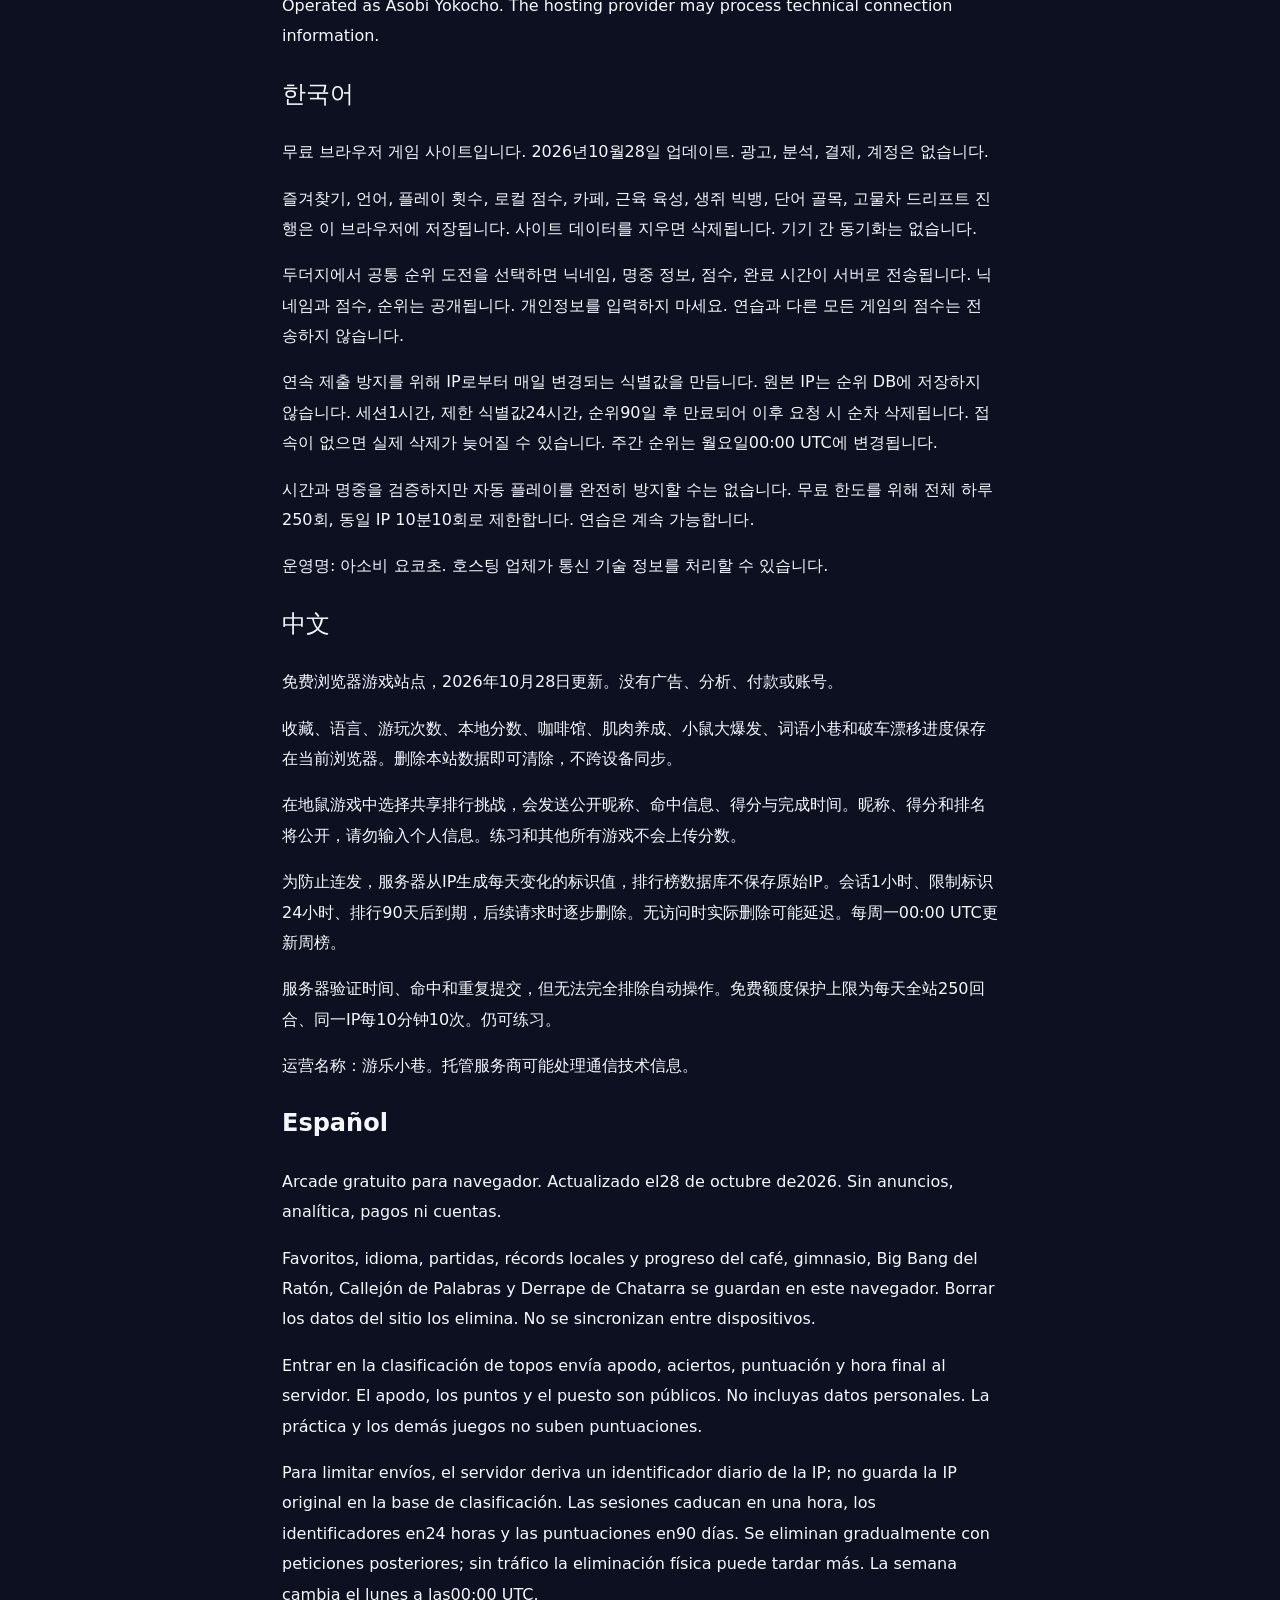
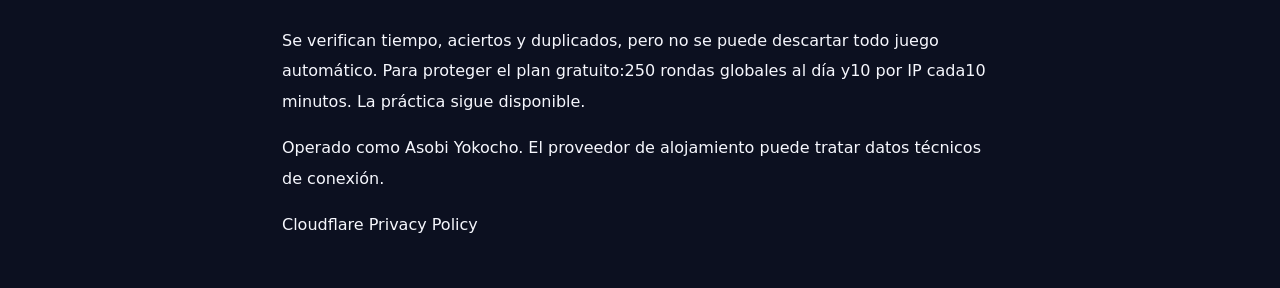
==== commit 927b31fe: "Add Scrap Drift racing campaign and verified v8 release" ====
--- a/privacy.html
+++ b/privacy.html
@@ -1 +1 @@
-<!doctype html><html lang="ja"><head><meta charset="utf-8"><meta name="viewport" content="width=device-width,initial-scale=1"><title>運営・プライバシー | あそび横丁</title><link rel="stylesheet" href="style.css"><link rel="icon" href="assets/icon.svg"></head><body><main style="max-width:760px;margin:auto;padding:32px 22px;line-height:1.9"><a href="./">← あそび横丁 / Back to games</a><h1>運営・プライバシー</h1><nav><a href="#ja">日本語</a> · <a href="#en">English</a> · <a href="#ko">한국어</a> · <a href="#zh-CN">中文</a> · <a href="#es">Español</a></nav><section id="ja" lang="ja"><h2>日本語</h2><p>あそび横丁は無料ブラウザゲームサイトです。2026年10月28日更新。広告・アクセス解析・課金・アカウント登録はありません。</p><p>お気に入り、言語、プレイ回数、端末内のスコア、カフェ・筋トレ育成・ねずみビッグバン・ことば横丁の進行などは、このブラウザに保存します。ブラウザのサイトデータを消すと削除できます。端末間の同期は行いません。</p><p>もぐらパニックで「共通ランキングに挑戦」を選ぶと、公開ニックネーム、命中の情報、得点、完了時刻をサーバーに送ります。ニックネームと得点・順位は他の利用者に公開されます。本名や連絡先を入力しないでください。通常の練習ともぐら以外のゲームの記録はランキングへ送りません。</p><p>連投防止のため、接続元IPから日ごとに変わる識別値をサーバーで作ります。IPアドレスそのものはランキング用データベースに保存しません。プレイ状態は1時間、制限用識別値は24時間、公開スコアは90日を過ぎると期限切れとして扱い、その後のアクセス時に順次削除します。アクセスがない期間は実データの削除が遅れる場合があります。週の順位は月曜9時（日本時間）に切り替わります。</p><p>サーバーで時間・命中・重複を検証しますが、自動操作を完全に排除するものではありません。無料枠を守るため、共通ランキングは1日250ラウンド、同じ接続元で10分間10回を上限にしています。上限時も練習は遊べます。</p><p>運営名：あそび横丁。配信事業者は通信のためにIPアドレスなどの技術情報を扱うことがあります。</p></section><section id="en" lang="en"><h2>English</h2><p>Asobi Yokocho is a free browser arcade. Updated October 28, 2026. No ads, analytics, payments or accounts.</p><p>Favorites, language, plays, local scores, café, Muscle Gym, Mouse Big Bang and Kotoba Yokocho progress stay in this browser. Clear site data in your browser to delete them. They do not sync between devices.</p><p>Choosing Enter shared ranking in Mole Panic sends your public nickname, hit events, score and completion time to the server. Your nickname, score and rank are public. Do not use personal information. Practice and all other games do not upload scores.</p><p>To limit repeated submissions, the server derives a daily rotating identifier from your IP; raw IP addresses are not saved in the ranking database. Sessions expire after one hour, rate identifiers after 24 hours and rankings after 90 days. Expired data is removed gradually on later requests, so physical deletion can take longer without traffic. Weekly rankings reset Monday 00:00 UTC.</p><p>Server checks limit forged scores, duplicates and out-of-time hits, but cannot completely prevent automated play. To protect the free plan, shared rounds are limited to 250 per UTC day and 10 per IP per 10 minutes. Practice remains available.</p><p>Operated as Asobi Yokocho. The hosting provider may process technical connection information.</p></section><section id="ko" lang="ko"><h2>한국어</h2><p>무료 브라우저 게임 사이트입니다. 2026년10월28일 업데이트. 광고, 분석, 결제, 계정은 없습니다.</p><p>즐겨찾기, 언어, 플레이 횟수, 로컬 점수, 카페, 근육 육성, 생쥐 빅뱅, 단어 골목 진행은 이 브라우저에 저장됩니다. 사이트 데이터를 지우면 삭제됩니다. 기기 간 동기화는 없습니다.</p><p>두더지에서 공통 순위 도전을 선택하면 닉네임, 명중 정보, 점수, 완료 시간이 서버로 전송됩니다. 닉네임과 점수, 순위는 공개됩니다. 개인정보를 입력하지 마세요. 연습과 다른 모든 게임의 점수는 전송하지 않습니다.</p><p>연속 제출 방지를 위해 IP로부터 매일 변경되는 식별값을 만듭니다. 원본 IP는 순위 DB에 저장하지 않습니다. 세션1시간, 제한 식별값24시간, 순위90일 후 만료되어 이후 요청 시 순차 삭제됩니다. 접속이 없으면 실제 삭제가 늦어질 수 있습니다. 주간 순위는 월요일00:00 UTC에 변경됩니다.</p><p>시간과 명중을 검증하지만 자동 플레이를 완전히 방지할 수는 없습니다. 무료 한도를 위해 전체 하루250회, 동일 IP 10분10회로 제한합니다. 연습은 계속 가능합니다.</p><p>운영명: 아소비 요코초. 호스팅 업체가 통신 기술 정보를 처리할 수 있습니다.</p></section><section id="zh-CN" lang="zh-CN"><h2>中文</h2><p>免费浏览器游戏站点，2026年10月28日更新。没有广告、分析、付款或账号。</p><p>收藏、语言、游玩次数、本地分数、咖啡馆、肌肉养成、小鼠大爆发和词语小巷进度保存在当前浏览器。删除本站数据即可清除，不跨设备同步。</p><p>在地鼠游戏中选择共享排行挑战，会发送公开昵称、命中信息、得分与完成时间。昵称、得分和排名将公开，请勿输入个人信息。练习和其他所有游戏不会上传分数。</p><p>为防止连发，服务器从IP生成每天变化的标识值，排行榜数据库不保存原始IP。会话1小时、限制标识24小时、排行90天后到期，后续请求时逐步删除。无访问时实际删除可能延迟。每周一00:00 UTC更新周榜。</p><p>服务器验证时间、命中和重复提交，但无法完全排除自动操作。免费额度保护上限为每天全站250回合、同一IP每10分钟10次。仍可练习。</p><p>运营名称：游乐小巷。托管服务商可能处理通信技术信息。</p></section><section id="es" lang="es"><h2>Español</h2><p>Arcade gratuito para navegador. Actualizado el28 de octubre de2026. Sin anuncios, analítica, pagos ni cuentas.</p><p>Favoritos, idioma, partidas, récords locales y progreso del café, gimnasio, Big Bang del Ratón y Callejón de Palabras se guardan en este navegador. Borrar los datos del sitio los elimina. No se sincronizan entre dispositivos.</p><p>Entrar en la clasificación de topos envía apodo, aciertos, puntuación y hora final al servidor. El apodo, los puntos y el puesto son públicos. No incluyas datos personales. La práctica y los demás juegos no suben puntuaciones.</p><p>Para limitar envíos, el servidor deriva un identificador diario de la IP; no guarda la IP original en la base de clasificación. Las sesiones caducan en una hora, los identificadores en24 horas y las puntuaciones en90 días. Se eliminan gradualmente con peticiones posteriores; sin tráfico la eliminación física puede tardar más. La semana cambia el lunes a las00:00 UTC.</p><p>Se verifican tiempo, aciertos y duplicados, pero no se puede descartar todo juego automático. Para proteger el plan gratuito:250 rondas globales al día y10 por IP cada10 minutos. La práctica sigue disponible.</p><p>Operado como Asobi Yokocho. El proveedor de alojamiento puede tratar datos técnicos de conexión.</p></section><p><a href="https://www.cloudflare.com/privacypolicy/">Cloudflare Privacy Policy</a></p></main></body></html>
+<!doctype html><html lang="ja"><head><meta charset="utf-8"><meta name="viewport" content="width=device-width,initial-scale=1"><title>運営・プライバシー | あそび横丁</title><link rel="stylesheet" href="style.css"><link rel="icon" href="assets/icon.svg"></head><body><main style="max-width:760px;margin:auto;padding:32px 22px;line-height:1.9"><a href="./">← あそび横丁 / Back to games</a><h1>運営・プライバシー</h1><nav><a href="#ja">日本語</a> · <a href="#en">English</a> · <a href="#ko">한국어</a> · <a href="#zh-CN">中文</a> · <a href="#es">Español</a></nav><section id="ja" lang="ja"><h2>日本語</h2><p>あそび横丁は無料ブラウザゲームサイトです。2026年10月28日更新。広告・アクセス解析・課金・アカウント登録はありません。</p><p>お気に入り、言語、プレイ回数、端末内のスコア、カフェ・筋トレ育成・ねずみビッグバン・ことば横丁・ボロ車ドリフトの進行などは、このブラウザに保存します。ブラウザのサイトデータを消すと削除できます。端末間の同期は行いません。</p><p>もぐらパニックで「共通ランキングに挑戦」を選ぶと、公開ニックネーム、命中の情報、得点、完了時刻をサーバーに送ります。ニックネームと得点・順位は他の利用者に公開されます。本名や連絡先を入力しないでください。通常の練習ともぐら以外のゲームの記録はランキングへ送りません。</p><p>連投防止のため、接続元IPから日ごとに変わる識別値をサーバーで作ります。IPアドレスそのものはランキング用データベースに保存しません。プレイ状態は1時間、制限用識別値は24時間、公開スコアは90日を過ぎると期限切れとして扱い、その後のアクセス時に順次削除します。アクセスがない期間は実データの削除が遅れる場合があります。週の順位は月曜9時（日本時間）に切り替わります。</p><p>サーバーで時間・命中・重複を検証しますが、自動操作を完全に排除するものではありません。無料枠を守るため、共通ランキングは1日250ラウンド、同じ接続元で10分間10回を上限にしています。上限時も練習は遊べます。</p><p>運営名：あそび横丁。配信事業者は通信のためにIPアドレスなどの技術情報を扱うことがあります。</p></section><section id="en" lang="en"><h2>English</h2><p>Asobi Yokocho is a free browser arcade. Updated October 28, 2026. No ads, analytics, payments or accounts.</p><p>Favorites, language, plays, local scores, café, Muscle Gym, Mouse Big Bang, Kotoba Yokocho and Scrap Drift progress stay in this browser. Clear site data in your browser to delete them. They do not sync between devices.</p><p>Choosing Enter shared ranking in Mole Panic sends your public nickname, hit events, score and completion time to the server. Your nickname, score and rank are public. Do not use personal information. Practice and all other games do not upload scores.</p><p>To limit repeated submissions, the server derives a daily rotating identifier from your IP; raw IP addresses are not saved in the ranking database. Sessions expire after one hour, rate identifiers after 24 hours and rankings after 90 days. Expired data is removed gradually on later requests, so physical deletion can take longer without traffic. Weekly rankings reset Monday 00:00 UTC.</p><p>Server checks limit forged scores, duplicates and out-of-time hits, but cannot completely prevent automated play. To protect the free plan, shared rounds are limited to 250 per UTC day and 10 per IP per 10 minutes. Practice remains available.</p><p>Operated as Asobi Yokocho. The hosting provider may process technical connection information.</p></section><section id="ko" lang="ko"><h2>한국어</h2><p>무료 브라우저 게임 사이트입니다. 2026년10월28일 업데이트. 광고, 분석, 결제, 계정은 없습니다.</p><p>즐겨찾기, 언어, 플레이 횟수, 로컬 점수, 카페, 근육 육성, 생쥐 빅뱅, 단어 골목, 고물차 드리프트 진행은 이 브라우저에 저장됩니다. 사이트 데이터를 지우면 삭제됩니다. 기기 간 동기화는 없습니다.</p><p>두더지에서 공통 순위 도전을 선택하면 닉네임, 명중 정보, 점수, 완료 시간이 서버로 전송됩니다. 닉네임과 점수, 순위는 공개됩니다. 개인정보를 입력하지 마세요. 연습과 다른 모든 게임의 점수는 전송하지 않습니다.</p><p>연속 제출 방지를 위해 IP로부터 매일 변경되는 식별값을 만듭니다. 원본 IP는 순위 DB에 저장하지 않습니다. 세션1시간, 제한 식별값24시간, 순위90일 후 만료되어 이후 요청 시 순차 삭제됩니다. 접속이 없으면 실제 삭제가 늦어질 수 있습니다. 주간 순위는 월요일00:00 UTC에 변경됩니다.</p><p>시간과 명중을 검증하지만 자동 플레이를 완전히 방지할 수는 없습니다. 무료 한도를 위해 전체 하루250회, 동일 IP 10분10회로 제한합니다. 연습은 계속 가능합니다.</p><p>운영명: 아소비 요코초. 호스팅 업체가 통신 기술 정보를 처리할 수 있습니다.</p></section><section id="zh-CN" lang="zh-CN"><h2>中文</h2><p>免费浏览器游戏站点，2026年10月28日更新。没有广告、分析、付款或账号。</p><p>收藏、语言、游玩次数、本地分数、咖啡馆、肌肉养成、小鼠大爆发、词语小巷和破车漂移进度保存在当前浏览器。删除本站数据即可清除，不跨设备同步。</p><p>在地鼠游戏中选择共享排行挑战，会发送公开昵称、命中信息、得分与完成时间。昵称、得分和排名将公开，请勿输入个人信息。练习和其他所有游戏不会上传分数。</p><p>为防止连发，服务器从IP生成每天变化的标识值，排行榜数据库不保存原始IP。会话1小时、限制标识24小时、排行90天后到期，后续请求时逐步删除。无访问时实际删除可能延迟。每周一00:00 UTC更新周榜。</p><p>服务器验证时间、命中和重复提交，但无法完全排除自动操作。免费额度保护上限为每天全站250回合、同一IP每10分钟10次。仍可练习。</p><p>运营名称：游乐小巷。托管服务商可能处理通信技术信息。</p></section><section id="es" lang="es"><h2>Español</h2><p>Arcade gratuito para navegador. Actualizado el28 de octubre de2026. Sin anuncios, analítica, pagos ni cuentas.</p><p>Favoritos, idioma, partidas, récords locales y progreso del café, gimnasio, Big Bang del Ratón, Callejón de Palabras y Derrape de Chatarra se guardan en este navegador. Borrar los datos del sitio los elimina. No se sincronizan entre dispositivos.</p><p>Entrar en la clasificación de topos envía apodo, aciertos, puntuación y hora final al servidor. El apodo, los puntos y el puesto son públicos. No incluyas datos personales. La práctica y los demás juegos no suben puntuaciones.</p><p>Para limitar envíos, el servidor deriva un identificador diario de la IP; no guarda la IP original en la base de clasificación. Las sesiones caducan en una hora, los identificadores en24 horas y las puntuaciones en90 días. Se eliminan gradualmente con peticiones posteriores; sin tráfico la eliminación física puede tardar más. La semana cambia el lunes a las00:00 UTC.</p><p>Se verifican tiempo, aciertos y duplicados, pero no se puede descartar todo juego automático. Para proteger el plan gratuito:250 rondas globales al día y10 por IP cada10 minutos. La práctica sigue disponible.</p><p>Operado como Asobi Yokocho. El proveedor de alojamiento puede tratar datos técnicos de conexión.</p></section><p><a href="https://www.cloudflare.com/privacypolicy/">Cloudflare Privacy Policy</a></p></main></body></html>
--- a/style.css
+++ b/style.css
@@ -167,3 +167,4 @@
 .cover-bodybuilder{background:linear-gradient(135deg,#263a4b,#52616c 55%,#bd9a62)}.genre-grid{grid-template-columns:repeat(7,minmax(0,1fr))}@media(max-width:1100px){.genre-grid{grid-template-columns:repeat(4,minmax(0,1fr))}}
 .cover-mouse-evolution{background:linear-gradient(135deg,#174e3f,#91af70 65%,#e0c893)}
 .cover-kotoba-garden{background:linear-gradient(135deg,#285141,#87935c 65%,#e6cea0)}
+.cover-scrap-drift{background:linear-gradient(145deg,#183944,#6b8d9b 55%,#e2b779)}
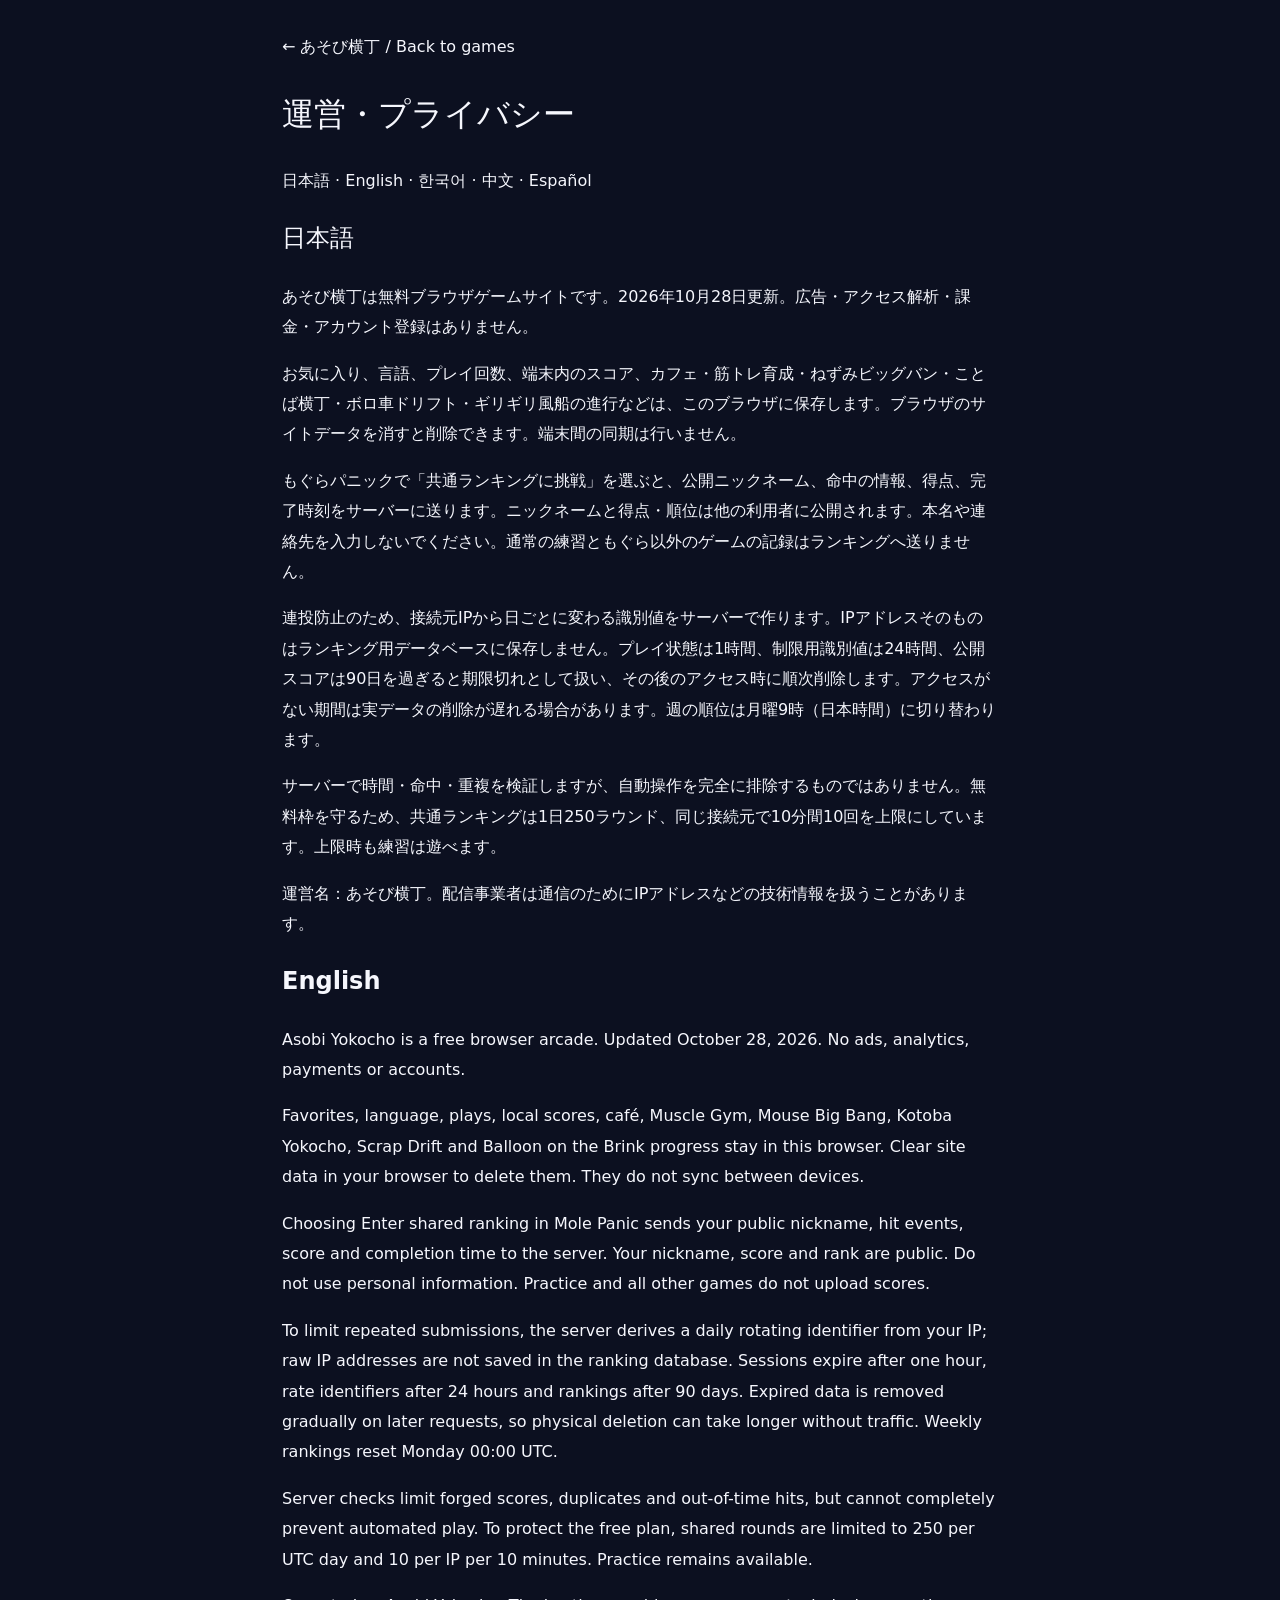
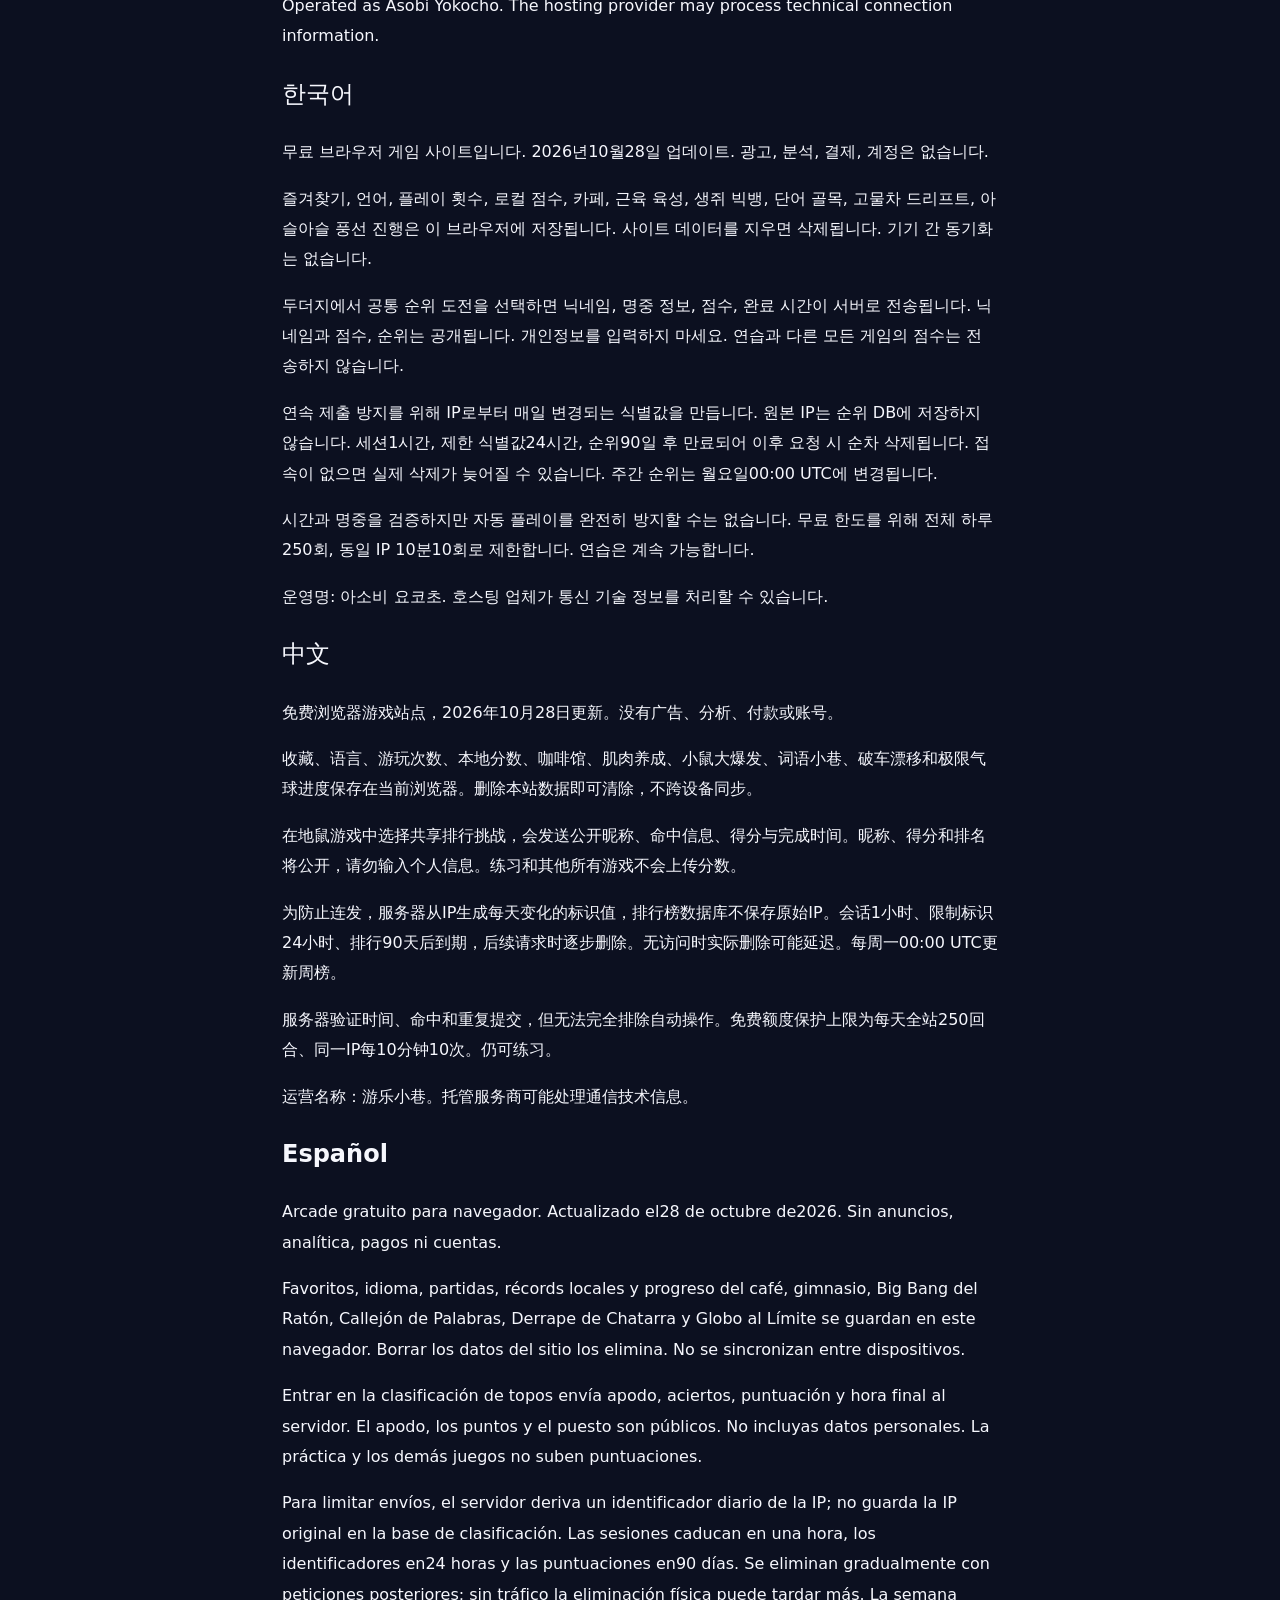
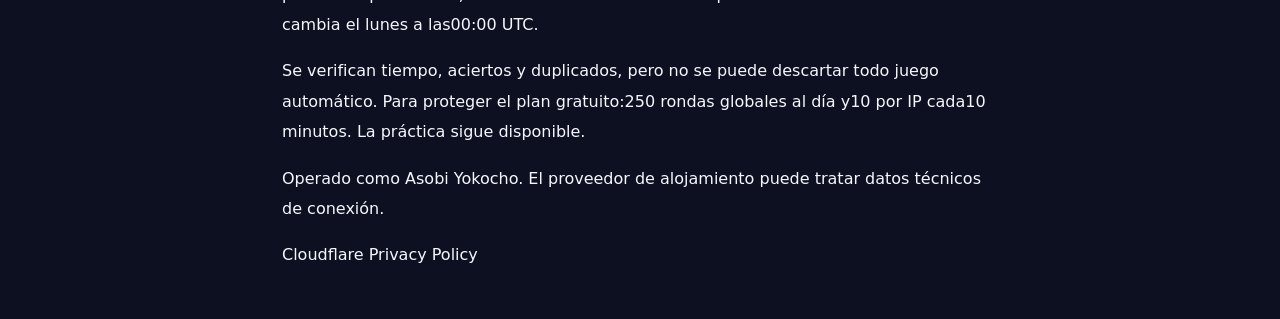
==== commit 243cf380: "Add Balloon on the Brink mini game and verified v9 release" ====
--- a/privacy.html
+++ b/privacy.html
@@ -1 +1 @@
-<!doctype html><html lang="ja"><head><meta charset="utf-8"><meta name="viewport" content="width=device-width,initial-scale=1"><title>運営・プライバシー | あそび横丁</title><link rel="stylesheet" href="style.css"><link rel="icon" href="assets/icon.svg"></head><body><main style="max-width:760px;margin:auto;padding:32px 22px;line-height:1.9"><a href="./">← あそび横丁 / Back to games</a><h1>運営・プライバシー</h1><nav><a href="#ja">日本語</a> · <a href="#en">English</a> · <a href="#ko">한국어</a> · <a href="#zh-CN">中文</a> · <a href="#es">Español</a></nav><section id="ja" lang="ja"><h2>日本語</h2><p>あそび横丁は無料ブラウザゲームサイトです。2026年10月28日更新。広告・アクセス解析・課金・アカウント登録はありません。</p><p>お気に入り、言語、プレイ回数、端末内のスコア、カフェ・筋トレ育成・ねずみビッグバン・ことば横丁・ボロ車ドリフトの進行などは、このブラウザに保存します。ブラウザのサイトデータを消すと削除できます。端末間の同期は行いません。</p><p>もぐらパニックで「共通ランキングに挑戦」を選ぶと、公開ニックネーム、命中の情報、得点、完了時刻をサーバーに送ります。ニックネームと得点・順位は他の利用者に公開されます。本名や連絡先を入力しないでください。通常の練習ともぐら以外のゲームの記録はランキングへ送りません。</p><p>連投防止のため、接続元IPから日ごとに変わる識別値をサーバーで作ります。IPアドレスそのものはランキング用データベースに保存しません。プレイ状態は1時間、制限用識別値は24時間、公開スコアは90日を過ぎると期限切れとして扱い、その後のアクセス時に順次削除します。アクセスがない期間は実データの削除が遅れる場合があります。週の順位は月曜9時（日本時間）に切り替わります。</p><p>サーバーで時間・命中・重複を検証しますが、自動操作を完全に排除するものではありません。無料枠を守るため、共通ランキングは1日250ラウンド、同じ接続元で10分間10回を上限にしています。上限時も練習は遊べます。</p><p>運営名：あそび横丁。配信事業者は通信のためにIPアドレスなどの技術情報を扱うことがあります。</p></section><section id="en" lang="en"><h2>English</h2><p>Asobi Yokocho is a free browser arcade. Updated October 28, 2026. No ads, analytics, payments or accounts.</p><p>Favorites, language, plays, local scores, café, Muscle Gym, Mouse Big Bang, Kotoba Yokocho and Scrap Drift progress stay in this browser. Clear site data in your browser to delete them. They do not sync between devices.</p><p>Choosing Enter shared ranking in Mole Panic sends your public nickname, hit events, score and completion time to the server. Your nickname, score and rank are public. Do not use personal information. Practice and all other games do not upload scores.</p><p>To limit repeated submissions, the server derives a daily rotating identifier from your IP; raw IP addresses are not saved in the ranking database. Sessions expire after one hour, rate identifiers after 24 hours and rankings after 90 days. Expired data is removed gradually on later requests, so physical deletion can take longer without traffic. Weekly rankings reset Monday 00:00 UTC.</p><p>Server checks limit forged scores, duplicates and out-of-time hits, but cannot completely prevent automated play. To protect the free plan, shared rounds are limited to 250 per UTC day and 10 per IP per 10 minutes. Practice remains available.</p><p>Operated as Asobi Yokocho. The hosting provider may process technical connection information.</p></section><section id="ko" lang="ko"><h2>한국어</h2><p>무료 브라우저 게임 사이트입니다. 2026년10월28일 업데이트. 광고, 분석, 결제, 계정은 없습니다.</p><p>즐겨찾기, 언어, 플레이 횟수, 로컬 점수, 카페, 근육 육성, 생쥐 빅뱅, 단어 골목, 고물차 드리프트 진행은 이 브라우저에 저장됩니다. 사이트 데이터를 지우면 삭제됩니다. 기기 간 동기화는 없습니다.</p><p>두더지에서 공통 순위 도전을 선택하면 닉네임, 명중 정보, 점수, 완료 시간이 서버로 전송됩니다. 닉네임과 점수, 순위는 공개됩니다. 개인정보를 입력하지 마세요. 연습과 다른 모든 게임의 점수는 전송하지 않습니다.</p><p>연속 제출 방지를 위해 IP로부터 매일 변경되는 식별값을 만듭니다. 원본 IP는 순위 DB에 저장하지 않습니다. 세션1시간, 제한 식별값24시간, 순위90일 후 만료되어 이후 요청 시 순차 삭제됩니다. 접속이 없으면 실제 삭제가 늦어질 수 있습니다. 주간 순위는 월요일00:00 UTC에 변경됩니다.</p><p>시간과 명중을 검증하지만 자동 플레이를 완전히 방지할 수는 없습니다. 무료 한도를 위해 전체 하루250회, 동일 IP 10분10회로 제한합니다. 연습은 계속 가능합니다.</p><p>운영명: 아소비 요코초. 호스팅 업체가 통신 기술 정보를 처리할 수 있습니다.</p></section><section id="zh-CN" lang="zh-CN"><h2>中文</h2><p>免费浏览器游戏站点，2026年10月28日更新。没有广告、分析、付款或账号。</p><p>收藏、语言、游玩次数、本地分数、咖啡馆、肌肉养成、小鼠大爆发、词语小巷和破车漂移进度保存在当前浏览器。删除本站数据即可清除，不跨设备同步。</p><p>在地鼠游戏中选择共享排行挑战，会发送公开昵称、命中信息、得分与完成时间。昵称、得分和排名将公开，请勿输入个人信息。练习和其他所有游戏不会上传分数。</p><p>为防止连发，服务器从IP生成每天变化的标识值，排行榜数据库不保存原始IP。会话1小时、限制标识24小时、排行90天后到期，后续请求时逐步删除。无访问时实际删除可能延迟。每周一00:00 UTC更新周榜。</p><p>服务器验证时间、命中和重复提交，但无法完全排除自动操作。免费额度保护上限为每天全站250回合、同一IP每10分钟10次。仍可练习。</p><p>运营名称：游乐小巷。托管服务商可能处理通信技术信息。</p></section><section id="es" lang="es"><h2>Español</h2><p>Arcade gratuito para navegador. Actualizado el28 de octubre de2026. Sin anuncios, analítica, pagos ni cuentas.</p><p>Favoritos, idioma, partidas, récords locales y progreso del café, gimnasio, Big Bang del Ratón, Callejón de Palabras y Derrape de Chatarra se guardan en este navegador. Borrar los datos del sitio los elimina. No se sincronizan entre dispositivos.</p><p>Entrar en la clasificación de topos envía apodo, aciertos, puntuación y hora final al servidor. El apodo, los puntos y el puesto son públicos. No incluyas datos personales. La práctica y los demás juegos no suben puntuaciones.</p><p>Para limitar envíos, el servidor deriva un identificador diario de la IP; no guarda la IP original en la base de clasificación. Las sesiones caducan en una hora, los identificadores en24 horas y las puntuaciones en90 días. Se eliminan gradualmente con peticiones posteriores; sin tráfico la eliminación física puede tardar más. La semana cambia el lunes a las00:00 UTC.</p><p>Se verifican tiempo, aciertos y duplicados, pero no se puede descartar todo juego automático. Para proteger el plan gratuito:250 rondas globales al día y10 por IP cada10 minutos. La práctica sigue disponible.</p><p>Operado como Asobi Yokocho. El proveedor de alojamiento puede tratar datos técnicos de conexión.</p></section><p><a href="https://www.cloudflare.com/privacypolicy/">Cloudflare Privacy Policy</a></p></main></body></html>
+<!doctype html><html lang="ja"><head><meta charset="utf-8"><meta name="viewport" content="width=device-width,initial-scale=1"><title>運営・プライバシー | あそび横丁</title><link rel="stylesheet" href="style.css"><link rel="icon" href="assets/icon.svg"></head><body><main style="max-width:760px;margin:auto;padding:32px 22px;line-height:1.9"><a href="./">← あそび横丁 / Back to games</a><h1>運営・プライバシー</h1><nav><a href="#ja">日本語</a> · <a href="#en">English</a> · <a href="#ko">한국어</a> · <a href="#zh-CN">中文</a> · <a href="#es">Español</a></nav><section id="ja" lang="ja"><h2>日本語</h2><p>あそび横丁は無料ブラウザゲームサイトです。2026年10月28日更新。広告・アクセス解析・課金・アカウント登録はありません。</p><p>お気に入り、言語、プレイ回数、端末内のスコア、カフェ・筋トレ育成・ねずみビッグバン・ことば横丁・ボロ車ドリフト・ギリギリ風船の進行などは、このブラウザに保存します。ブラウザのサイトデータを消すと削除できます。端末間の同期は行いません。</p><p>もぐらパニックで「共通ランキングに挑戦」を選ぶと、公開ニックネーム、命中の情報、得点、完了時刻をサーバーに送ります。ニックネームと得点・順位は他の利用者に公開されます。本名や連絡先を入力しないでください。通常の練習ともぐら以外のゲームの記録はランキングへ送りません。</p><p>連投防止のため、接続元IPから日ごとに変わる識別値をサーバーで作ります。IPアドレスそのものはランキング用データベースに保存しません。プレイ状態は1時間、制限用識別値は24時間、公開スコアは90日を過ぎると期限切れとして扱い、その後のアクセス時に順次削除します。アクセスがない期間は実データの削除が遅れる場合があります。週の順位は月曜9時（日本時間）に切り替わります。</p><p>サーバーで時間・命中・重複を検証しますが、自動操作を完全に排除するものではありません。無料枠を守るため、共通ランキングは1日250ラウンド、同じ接続元で10分間10回を上限にしています。上限時も練習は遊べます。</p><p>運営名：あそび横丁。配信事業者は通信のためにIPアドレスなどの技術情報を扱うことがあります。</p></section><section id="en" lang="en"><h2>English</h2><p>Asobi Yokocho is a free browser arcade. Updated October 28, 2026. No ads, analytics, payments or accounts.</p><p>Favorites, language, plays, local scores, café, Muscle Gym, Mouse Big Bang, Kotoba Yokocho, Scrap Drift and Balloon on the Brink progress stay in this browser. Clear site data in your browser to delete them. They do not sync between devices.</p><p>Choosing Enter shared ranking in Mole Panic sends your public nickname, hit events, score and completion time to the server. Your nickname, score and rank are public. Do not use personal information. Practice and all other games do not upload scores.</p><p>To limit repeated submissions, the server derives a daily rotating identifier from your IP; raw IP addresses are not saved in the ranking database. Sessions expire after one hour, rate identifiers after 24 hours and rankings after 90 days. Expired data is removed gradually on later requests, so physical deletion can take longer without traffic. Weekly rankings reset Monday 00:00 UTC.</p><p>Server checks limit forged scores, duplicates and out-of-time hits, but cannot completely prevent automated play. To protect the free plan, shared rounds are limited to 250 per UTC day and 10 per IP per 10 minutes. Practice remains available.</p><p>Operated as Asobi Yokocho. The hosting provider may process technical connection information.</p></section><section id="ko" lang="ko"><h2>한국어</h2><p>무료 브라우저 게임 사이트입니다. 2026년10월28일 업데이트. 광고, 분석, 결제, 계정은 없습니다.</p><p>즐겨찾기, 언어, 플레이 횟수, 로컬 점수, 카페, 근육 육성, 생쥐 빅뱅, 단어 골목, 고물차 드리프트, 아슬아슬 풍선 진행은 이 브라우저에 저장됩니다. 사이트 데이터를 지우면 삭제됩니다. 기기 간 동기화는 없습니다.</p><p>두더지에서 공통 순위 도전을 선택하면 닉네임, 명중 정보, 점수, 완료 시간이 서버로 전송됩니다. 닉네임과 점수, 순위는 공개됩니다. 개인정보를 입력하지 마세요. 연습과 다른 모든 게임의 점수는 전송하지 않습니다.</p><p>연속 제출 방지를 위해 IP로부터 매일 변경되는 식별값을 만듭니다. 원본 IP는 순위 DB에 저장하지 않습니다. 세션1시간, 제한 식별값24시간, 순위90일 후 만료되어 이후 요청 시 순차 삭제됩니다. 접속이 없으면 실제 삭제가 늦어질 수 있습니다. 주간 순위는 월요일00:00 UTC에 변경됩니다.</p><p>시간과 명중을 검증하지만 자동 플레이를 완전히 방지할 수는 없습니다. 무료 한도를 위해 전체 하루250회, 동일 IP 10분10회로 제한합니다. 연습은 계속 가능합니다.</p><p>운영명: 아소비 요코초. 호스팅 업체가 통신 기술 정보를 처리할 수 있습니다.</p></section><section id="zh-CN" lang="zh-CN"><h2>中文</h2><p>免费浏览器游戏站点，2026年10月28日更新。没有广告、分析、付款或账号。</p><p>收藏、语言、游玩次数、本地分数、咖啡馆、肌肉养成、小鼠大爆发、词语小巷、破车漂移和极限气球进度保存在当前浏览器。删除本站数据即可清除，不跨设备同步。</p><p>在地鼠游戏中选择共享排行挑战，会发送公开昵称、命中信息、得分与完成时间。昵称、得分和排名将公开，请勿输入个人信息。练习和其他所有游戏不会上传分数。</p><p>为防止连发，服务器从IP生成每天变化的标识值，排行榜数据库不保存原始IP。会话1小时、限制标识24小时、排行90天后到期，后续请求时逐步删除。无访问时实际删除可能延迟。每周一00:00 UTC更新周榜。</p><p>服务器验证时间、命中和重复提交，但无法完全排除自动操作。免费额度保护上限为每天全站250回合、同一IP每10分钟10次。仍可练习。</p><p>运营名称：游乐小巷。托管服务商可能处理通信技术信息。</p></section><section id="es" lang="es"><h2>Español</h2><p>Arcade gratuito para navegador. Actualizado el28 de octubre de2026. Sin anuncios, analítica, pagos ni cuentas.</p><p>Favoritos, idioma, partidas, récords locales y progreso del café, gimnasio, Big Bang del Ratón, Callejón de Palabras, Derrape de Chatarra y Globo al Límite se guardan en este navegador. Borrar los datos del sitio los elimina. No se sincronizan entre dispositivos.</p><p>Entrar en la clasificación de topos envía apodo, aciertos, puntuación y hora final al servidor. El apodo, los puntos y el puesto son públicos. No incluyas datos personales. La práctica y los demás juegos no suben puntuaciones.</p><p>Para limitar envíos, el servidor deriva un identificador diario de la IP; no guarda la IP original en la base de clasificación. Las sesiones caducan en una hora, los identificadores en24 horas y las puntuaciones en90 días. Se eliminan gradualmente con peticiones posteriores; sin tráfico la eliminación física puede tardar más. La semana cambia el lunes a las00:00 UTC.</p><p>Se verifican tiempo, aciertos y duplicados, pero no se puede descartar todo juego automático. Para proteger el plan gratuito:250 rondas globales al día y10 por IP cada10 minutos. La práctica sigue disponible.</p><p>Operado como Asobi Yokocho. El proveedor de alojamiento puede tratar datos técnicos de conexión.</p></section><p><a href="https://www.cloudflare.com/privacypolicy/">Cloudflare Privacy Policy</a></p></main></body></html>
--- a/style.css
+++ b/style.css
@@ -168,3 +168,4 @@
 .cover-mouse-evolution{background:linear-gradient(135deg,#174e3f,#91af70 65%,#e0c893)}
 .cover-kotoba-garden{background:linear-gradient(135deg,#285141,#87935c 65%,#e6cea0)}
 .cover-scrap-drift{background:linear-gradient(145deg,#183944,#6b8d9b 55%,#e2b779)}
+.cover-balloon-panic{background:linear-gradient(145deg,#283b58,#685478 55%,#e49b95)}
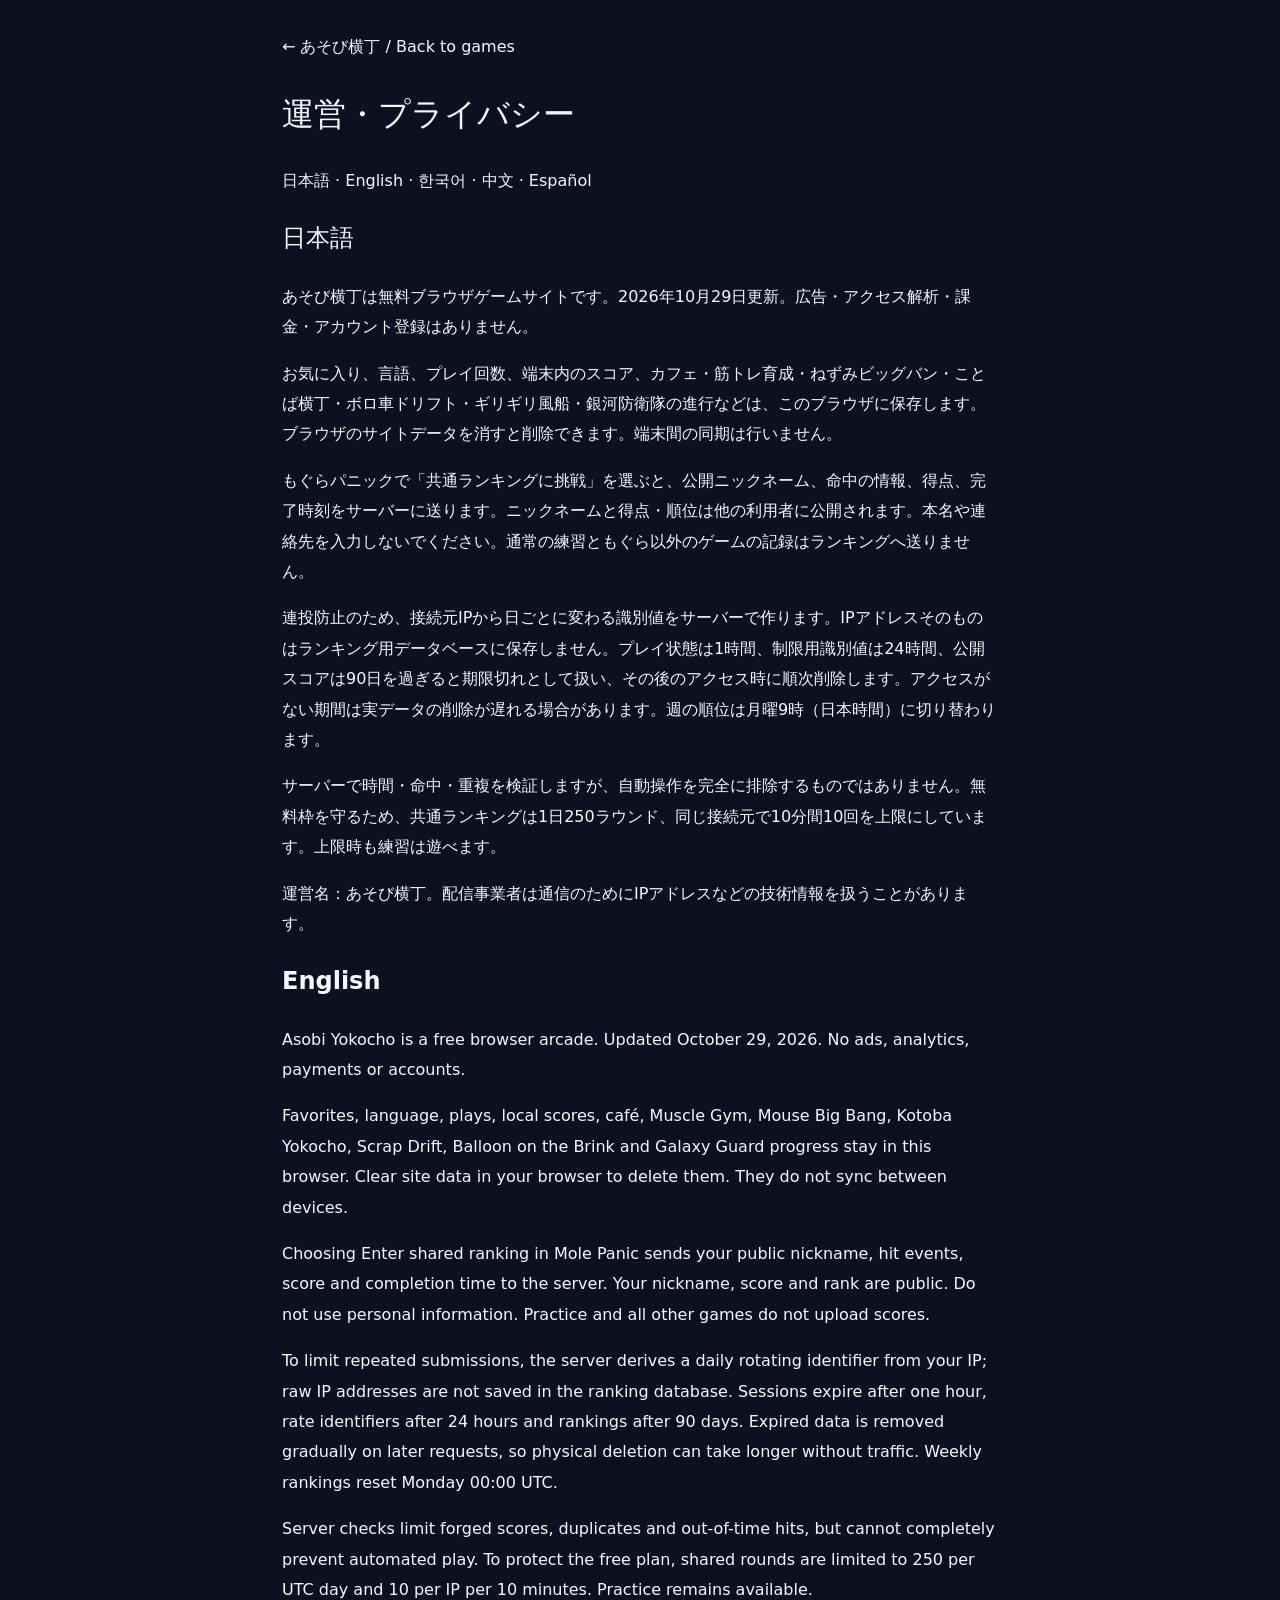
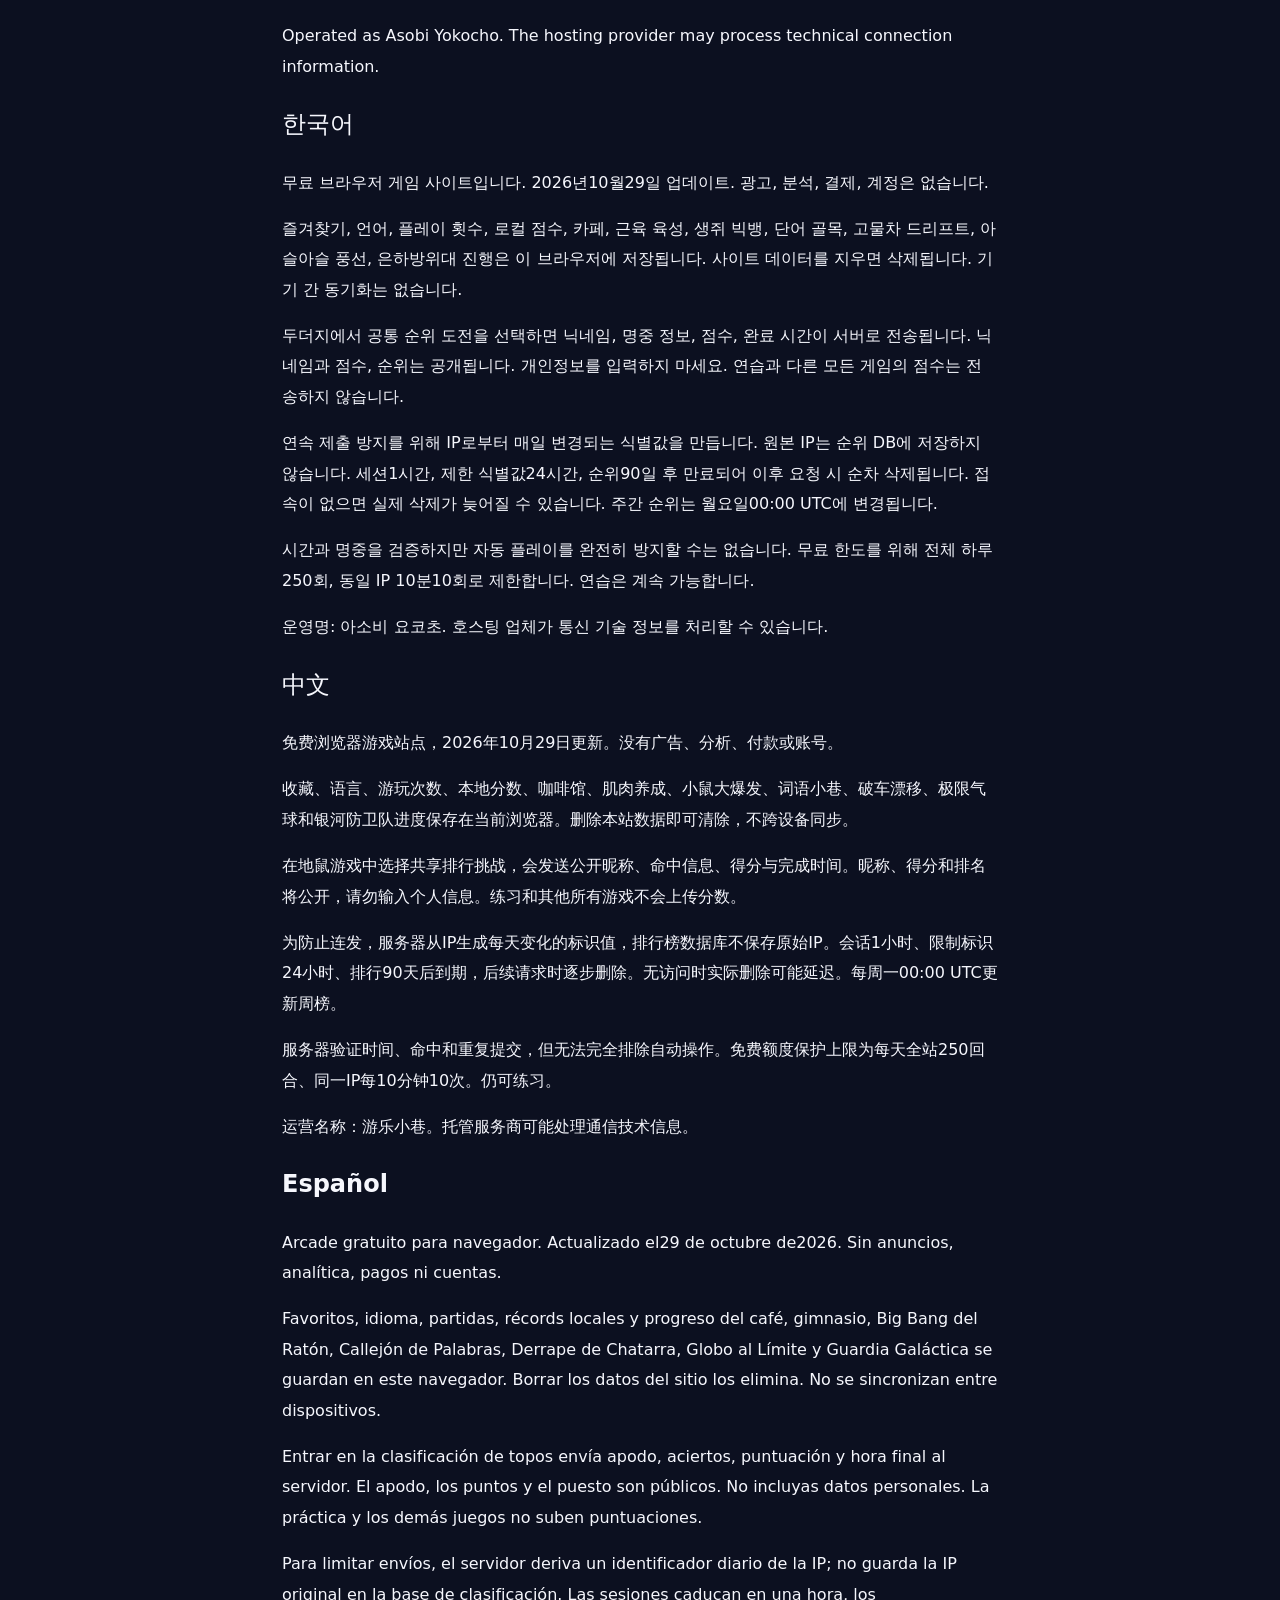
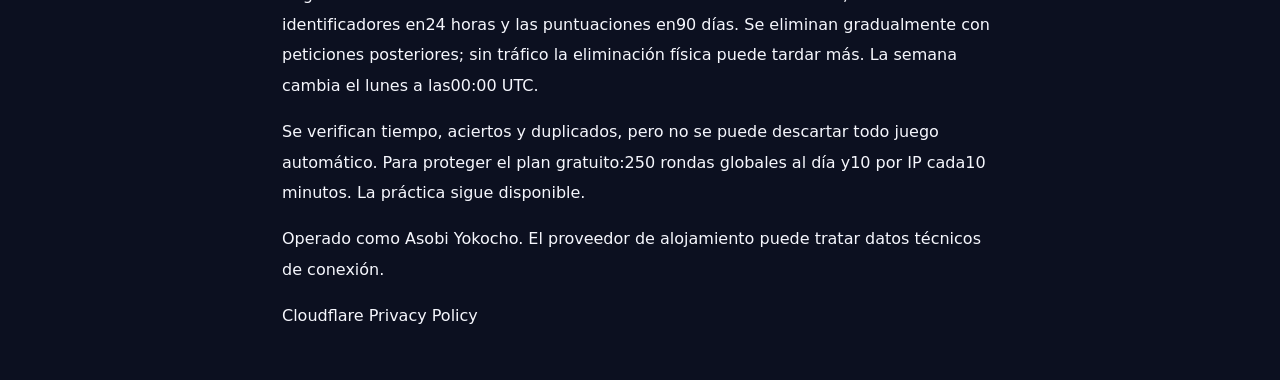
==== commit e91956ac: "Add Galaxy Guard space shooter and verified v10 release" ====
--- a/privacy.html
+++ b/privacy.html
@@ -1 +1 @@
-<!doctype html><html lang="ja"><head><meta charset="utf-8"><meta name="viewport" content="width=device-width,initial-scale=1"><title>運営・プライバシー | あそび横丁</title><link rel="stylesheet" href="style.css"><link rel="icon" href="assets/icon.svg"></head><body><main style="max-width:760px;margin:auto;padding:32px 22px;line-height:1.9"><a href="./">← あそび横丁 / Back to games</a><h1>運営・プライバシー</h1><nav><a href="#ja">日本語</a> · <a href="#en">English</a> · <a href="#ko">한국어</a> · <a href="#zh-CN">中文</a> · <a href="#es">Español</a></nav><section id="ja" lang="ja"><h2>日本語</h2><p>あそび横丁は無料ブラウザゲームサイトです。2026年10月28日更新。広告・アクセス解析・課金・アカウント登録はありません。</p><p>お気に入り、言語、プレイ回数、端末内のスコア、カフェ・筋トレ育成・ねずみビッグバン・ことば横丁・ボロ車ドリフト・ギリギリ風船の進行などは、このブラウザに保存します。ブラウザのサイトデータを消すと削除できます。端末間の同期は行いません。</p><p>もぐらパニックで「共通ランキングに挑戦」を選ぶと、公開ニックネーム、命中の情報、得点、完了時刻をサーバーに送ります。ニックネームと得点・順位は他の利用者に公開されます。本名や連絡先を入力しないでください。通常の練習ともぐら以外のゲームの記録はランキングへ送りません。</p><p>連投防止のため、接続元IPから日ごとに変わる識別値をサーバーで作ります。IPアドレスそのものはランキング用データベースに保存しません。プレイ状態は1時間、制限用識別値は24時間、公開スコアは90日を過ぎると期限切れとして扱い、その後のアクセス時に順次削除します。アクセスがない期間は実データの削除が遅れる場合があります。週の順位は月曜9時（日本時間）に切り替わります。</p><p>サーバーで時間・命中・重複を検証しますが、自動操作を完全に排除するものではありません。無料枠を守るため、共通ランキングは1日250ラウンド、同じ接続元で10分間10回を上限にしています。上限時も練習は遊べます。</p><p>運営名：あそび横丁。配信事業者は通信のためにIPアドレスなどの技術情報を扱うことがあります。</p></section><section id="en" lang="en"><h2>English</h2><p>Asobi Yokocho is a free browser arcade. Updated October 28, 2026. No ads, analytics, payments or accounts.</p><p>Favorites, language, plays, local scores, café, Muscle Gym, Mouse Big Bang, Kotoba Yokocho, Scrap Drift and Balloon on the Brink progress stay in this browser. Clear site data in your browser to delete them. They do not sync between devices.</p><p>Choosing Enter shared ranking in Mole Panic sends your public nickname, hit events, score and completion time to the server. Your nickname, score and rank are public. Do not use personal information. Practice and all other games do not upload scores.</p><p>To limit repeated submissions, the server derives a daily rotating identifier from your IP; raw IP addresses are not saved in the ranking database. Sessions expire after one hour, rate identifiers after 24 hours and rankings after 90 days. Expired data is removed gradually on later requests, so physical deletion can take longer without traffic. Weekly rankings reset Monday 00:00 UTC.</p><p>Server checks limit forged scores, duplicates and out-of-time hits, but cannot completely prevent automated play. To protect the free plan, shared rounds are limited to 250 per UTC day and 10 per IP per 10 minutes. Practice remains available.</p><p>Operated as Asobi Yokocho. The hosting provider may process technical connection information.</p></section><section id="ko" lang="ko"><h2>한국어</h2><p>무료 브라우저 게임 사이트입니다. 2026년10월28일 업데이트. 광고, 분석, 결제, 계정은 없습니다.</p><p>즐겨찾기, 언어, 플레이 횟수, 로컬 점수, 카페, 근육 육성, 생쥐 빅뱅, 단어 골목, 고물차 드리프트, 아슬아슬 풍선 진행은 이 브라우저에 저장됩니다. 사이트 데이터를 지우면 삭제됩니다. 기기 간 동기화는 없습니다.</p><p>두더지에서 공통 순위 도전을 선택하면 닉네임, 명중 정보, 점수, 완료 시간이 서버로 전송됩니다. 닉네임과 점수, 순위는 공개됩니다. 개인정보를 입력하지 마세요. 연습과 다른 모든 게임의 점수는 전송하지 않습니다.</p><p>연속 제출 방지를 위해 IP로부터 매일 변경되는 식별값을 만듭니다. 원본 IP는 순위 DB에 저장하지 않습니다. 세션1시간, 제한 식별값24시간, 순위90일 후 만료되어 이후 요청 시 순차 삭제됩니다. 접속이 없으면 실제 삭제가 늦어질 수 있습니다. 주간 순위는 월요일00:00 UTC에 변경됩니다.</p><p>시간과 명중을 검증하지만 자동 플레이를 완전히 방지할 수는 없습니다. 무료 한도를 위해 전체 하루250회, 동일 IP 10분10회로 제한합니다. 연습은 계속 가능합니다.</p><p>운영명: 아소비 요코초. 호스팅 업체가 통신 기술 정보를 처리할 수 있습니다.</p></section><section id="zh-CN" lang="zh-CN"><h2>中文</h2><p>免费浏览器游戏站点，2026年10月28日更新。没有广告、分析、付款或账号。</p><p>收藏、语言、游玩次数、本地分数、咖啡馆、肌肉养成、小鼠大爆发、词语小巷、破车漂移和极限气球进度保存在当前浏览器。删除本站数据即可清除，不跨设备同步。</p><p>在地鼠游戏中选择共享排行挑战，会发送公开昵称、命中信息、得分与完成时间。昵称、得分和排名将公开，请勿输入个人信息。练习和其他所有游戏不会上传分数。</p><p>为防止连发，服务器从IP生成每天变化的标识值，排行榜数据库不保存原始IP。会话1小时、限制标识24小时、排行90天后到期，后续请求时逐步删除。无访问时实际删除可能延迟。每周一00:00 UTC更新周榜。</p><p>服务器验证时间、命中和重复提交，但无法完全排除自动操作。免费额度保护上限为每天全站250回合、同一IP每10分钟10次。仍可练习。</p><p>运营名称：游乐小巷。托管服务商可能处理通信技术信息。</p></section><section id="es" lang="es"><h2>Español</h2><p>Arcade gratuito para navegador. Actualizado el28 de octubre de2026. Sin anuncios, analítica, pagos ni cuentas.</p><p>Favoritos, idioma, partidas, récords locales y progreso del café, gimnasio, Big Bang del Ratón, Callejón de Palabras, Derrape de Chatarra y Globo al Límite se guardan en este navegador. Borrar los datos del sitio los elimina. No se sincronizan entre dispositivos.</p><p>Entrar en la clasificación de topos envía apodo, aciertos, puntuación y hora final al servidor. El apodo, los puntos y el puesto son públicos. No incluyas datos personales. La práctica y los demás juegos no suben puntuaciones.</p><p>Para limitar envíos, el servidor deriva un identificador diario de la IP; no guarda la IP original en la base de clasificación. Las sesiones caducan en una hora, los identificadores en24 horas y las puntuaciones en90 días. Se eliminan gradualmente con peticiones posteriores; sin tráfico la eliminación física puede tardar más. La semana cambia el lunes a las00:00 UTC.</p><p>Se verifican tiempo, aciertos y duplicados, pero no se puede descartar todo juego automático. Para proteger el plan gratuito:250 rondas globales al día y10 por IP cada10 minutos. La práctica sigue disponible.</p><p>Operado como Asobi Yokocho. El proveedor de alojamiento puede tratar datos técnicos de conexión.</p></section><p><a href="https://www.cloudflare.com/privacypolicy/">Cloudflare Privacy Policy</a></p></main></body></html>
+<!doctype html><html lang="ja"><head><meta charset="utf-8"><meta name="viewport" content="width=device-width,initial-scale=1"><title>運営・プライバシー | あそび横丁</title><link rel="stylesheet" href="style.css"><link rel="icon" href="assets/icon.svg"></head><body><main style="max-width:760px;margin:auto;padding:32px 22px;line-height:1.9"><a href="./">← あそび横丁 / Back to games</a><h1>運営・プライバシー</h1><nav><a href="#ja">日本語</a> · <a href="#en">English</a> · <a href="#ko">한국어</a> · <a href="#zh-CN">中文</a> · <a href="#es">Español</a></nav><section id="ja" lang="ja"><h2>日本語</h2><p>あそび横丁は無料ブラウザゲームサイトです。2026年10月29日更新。広告・アクセス解析・課金・アカウント登録はありません。</p><p>お気に入り、言語、プレイ回数、端末内のスコア、カフェ・筋トレ育成・ねずみビッグバン・ことば横丁・ボロ車ドリフト・ギリギリ風船・銀河防衛隊の進行などは、このブラウザに保存します。ブラウザのサイトデータを消すと削除できます。端末間の同期は行いません。</p><p>もぐらパニックで「共通ランキングに挑戦」を選ぶと、公開ニックネーム、命中の情報、得点、完了時刻をサーバーに送ります。ニックネームと得点・順位は他の利用者に公開されます。本名や連絡先を入力しないでください。通常の練習ともぐら以外のゲームの記録はランキングへ送りません。</p><p>連投防止のため、接続元IPから日ごとに変わる識別値をサーバーで作ります。IPアドレスそのものはランキング用データベースに保存しません。プレイ状態は1時間、制限用識別値は24時間、公開スコアは90日を過ぎると期限切れとして扱い、その後のアクセス時に順次削除します。アクセスがない期間は実データの削除が遅れる場合があります。週の順位は月曜9時（日本時間）に切り替わります。</p><p>サーバーで時間・命中・重複を検証しますが、自動操作を完全に排除するものではありません。無料枠を守るため、共通ランキングは1日250ラウンド、同じ接続元で10分間10回を上限にしています。上限時も練習は遊べます。</p><p>運営名：あそび横丁。配信事業者は通信のためにIPアドレスなどの技術情報を扱うことがあります。</p></section><section id="en" lang="en"><h2>English</h2><p>Asobi Yokocho is a free browser arcade. Updated October 29, 2026. No ads, analytics, payments or accounts.</p><p>Favorites, language, plays, local scores, café, Muscle Gym, Mouse Big Bang, Kotoba Yokocho, Scrap Drift, Balloon on the Brink and Galaxy Guard progress stay in this browser. Clear site data in your browser to delete them. They do not sync between devices.</p><p>Choosing Enter shared ranking in Mole Panic sends your public nickname, hit events, score and completion time to the server. Your nickname, score and rank are public. Do not use personal information. Practice and all other games do not upload scores.</p><p>To limit repeated submissions, the server derives a daily rotating identifier from your IP; raw IP addresses are not saved in the ranking database. Sessions expire after one hour, rate identifiers after 24 hours and rankings after 90 days. Expired data is removed gradually on later requests, so physical deletion can take longer without traffic. Weekly rankings reset Monday 00:00 UTC.</p><p>Server checks limit forged scores, duplicates and out-of-time hits, but cannot completely prevent automated play. To protect the free plan, shared rounds are limited to 250 per UTC day and 10 per IP per 10 minutes. Practice remains available.</p><p>Operated as Asobi Yokocho. The hosting provider may process technical connection information.</p></section><section id="ko" lang="ko"><h2>한국어</h2><p>무료 브라우저 게임 사이트입니다. 2026년10월29일 업데이트. 광고, 분석, 결제, 계정은 없습니다.</p><p>즐겨찾기, 언어, 플레이 횟수, 로컬 점수, 카페, 근육 육성, 생쥐 빅뱅, 단어 골목, 고물차 드리프트, 아슬아슬 풍선, 은하방위대 진행은 이 브라우저에 저장됩니다. 사이트 데이터를 지우면 삭제됩니다. 기기 간 동기화는 없습니다.</p><p>두더지에서 공통 순위 도전을 선택하면 닉네임, 명중 정보, 점수, 완료 시간이 서버로 전송됩니다. 닉네임과 점수, 순위는 공개됩니다. 개인정보를 입력하지 마세요. 연습과 다른 모든 게임의 점수는 전송하지 않습니다.</p><p>연속 제출 방지를 위해 IP로부터 매일 변경되는 식별값을 만듭니다. 원본 IP는 순위 DB에 저장하지 않습니다. 세션1시간, 제한 식별값24시간, 순위90일 후 만료되어 이후 요청 시 순차 삭제됩니다. 접속이 없으면 실제 삭제가 늦어질 수 있습니다. 주간 순위는 월요일00:00 UTC에 변경됩니다.</p><p>시간과 명중을 검증하지만 자동 플레이를 완전히 방지할 수는 없습니다. 무료 한도를 위해 전체 하루250회, 동일 IP 10분10회로 제한합니다. 연습은 계속 가능합니다.</p><p>운영명: 아소비 요코초. 호스팅 업체가 통신 기술 정보를 처리할 수 있습니다.</p></section><section id="zh-CN" lang="zh-CN"><h2>中文</h2><p>免费浏览器游戏站点，2026年10月29日更新。没有广告、分析、付款或账号。</p><p>收藏、语言、游玩次数、本地分数、咖啡馆、肌肉养成、小鼠大爆发、词语小巷、破车漂移、极限气球和银河防卫队进度保存在当前浏览器。删除本站数据即可清除，不跨设备同步。</p><p>在地鼠游戏中选择共享排行挑战，会发送公开昵称、命中信息、得分与完成时间。昵称、得分和排名将公开，请勿输入个人信息。练习和其他所有游戏不会上传分数。</p><p>为防止连发，服务器从IP生成每天变化的标识值，排行榜数据库不保存原始IP。会话1小时、限制标识24小时、排行90天后到期，后续请求时逐步删除。无访问时实际删除可能延迟。每周一00:00 UTC更新周榜。</p><p>服务器验证时间、命中和重复提交，但无法完全排除自动操作。免费额度保护上限为每天全站250回合、同一IP每10分钟10次。仍可练习。</p><p>运营名称：游乐小巷。托管服务商可能处理通信技术信息。</p></section><section id="es" lang="es"><h2>Español</h2><p>Arcade gratuito para navegador. Actualizado el29 de octubre de2026. Sin anuncios, analítica, pagos ni cuentas.</p><p>Favoritos, idioma, partidas, récords locales y progreso del café, gimnasio, Big Bang del Ratón, Callejón de Palabras, Derrape de Chatarra, Globo al Límite y Guardia Galáctica se guardan en este navegador. Borrar los datos del sitio los elimina. No se sincronizan entre dispositivos.</p><p>Entrar en la clasificación de topos envía apodo, aciertos, puntuación y hora final al servidor. El apodo, los puntos y el puesto son públicos. No incluyas datos personales. La práctica y los demás juegos no suben puntuaciones.</p><p>Para limitar envíos, el servidor deriva un identificador diario de la IP; no guarda la IP original en la base de clasificación. Las sesiones caducan en una hora, los identificadores en24 horas y las puntuaciones en90 días. Se eliminan gradualmente con peticiones posteriores; sin tráfico la eliminación física puede tardar más. La semana cambia el lunes a las00:00 UTC.</p><p>Se verifican tiempo, aciertos y duplicados, pero no se puede descartar todo juego automático. Para proteger el plan gratuito:250 rondas globales al día y10 por IP cada10 minutos. La práctica sigue disponible.</p><p>Operado como Asobi Yokocho. El proveedor de alojamiento puede tratar datos técnicos de conexión.</p></section><p><a href="https://www.cloudflare.com/privacypolicy/">Cloudflare Privacy Policy</a></p></main></body></html>
--- a/style.css
+++ b/style.css
@@ -169,3 +169,4 @@
 .cover-kotoba-garden{background:linear-gradient(135deg,#285141,#87935c 65%,#e6cea0)}
 .cover-scrap-drift{background:linear-gradient(145deg,#183944,#6b8d9b 55%,#e2b779)}
 .cover-balloon-panic{background:linear-gradient(145deg,#283b58,#685478 55%,#e49b95)}
+.cover-galaxy-guard{background:linear-gradient(145deg,#102b53,#38306b 65%,#4baabd)}
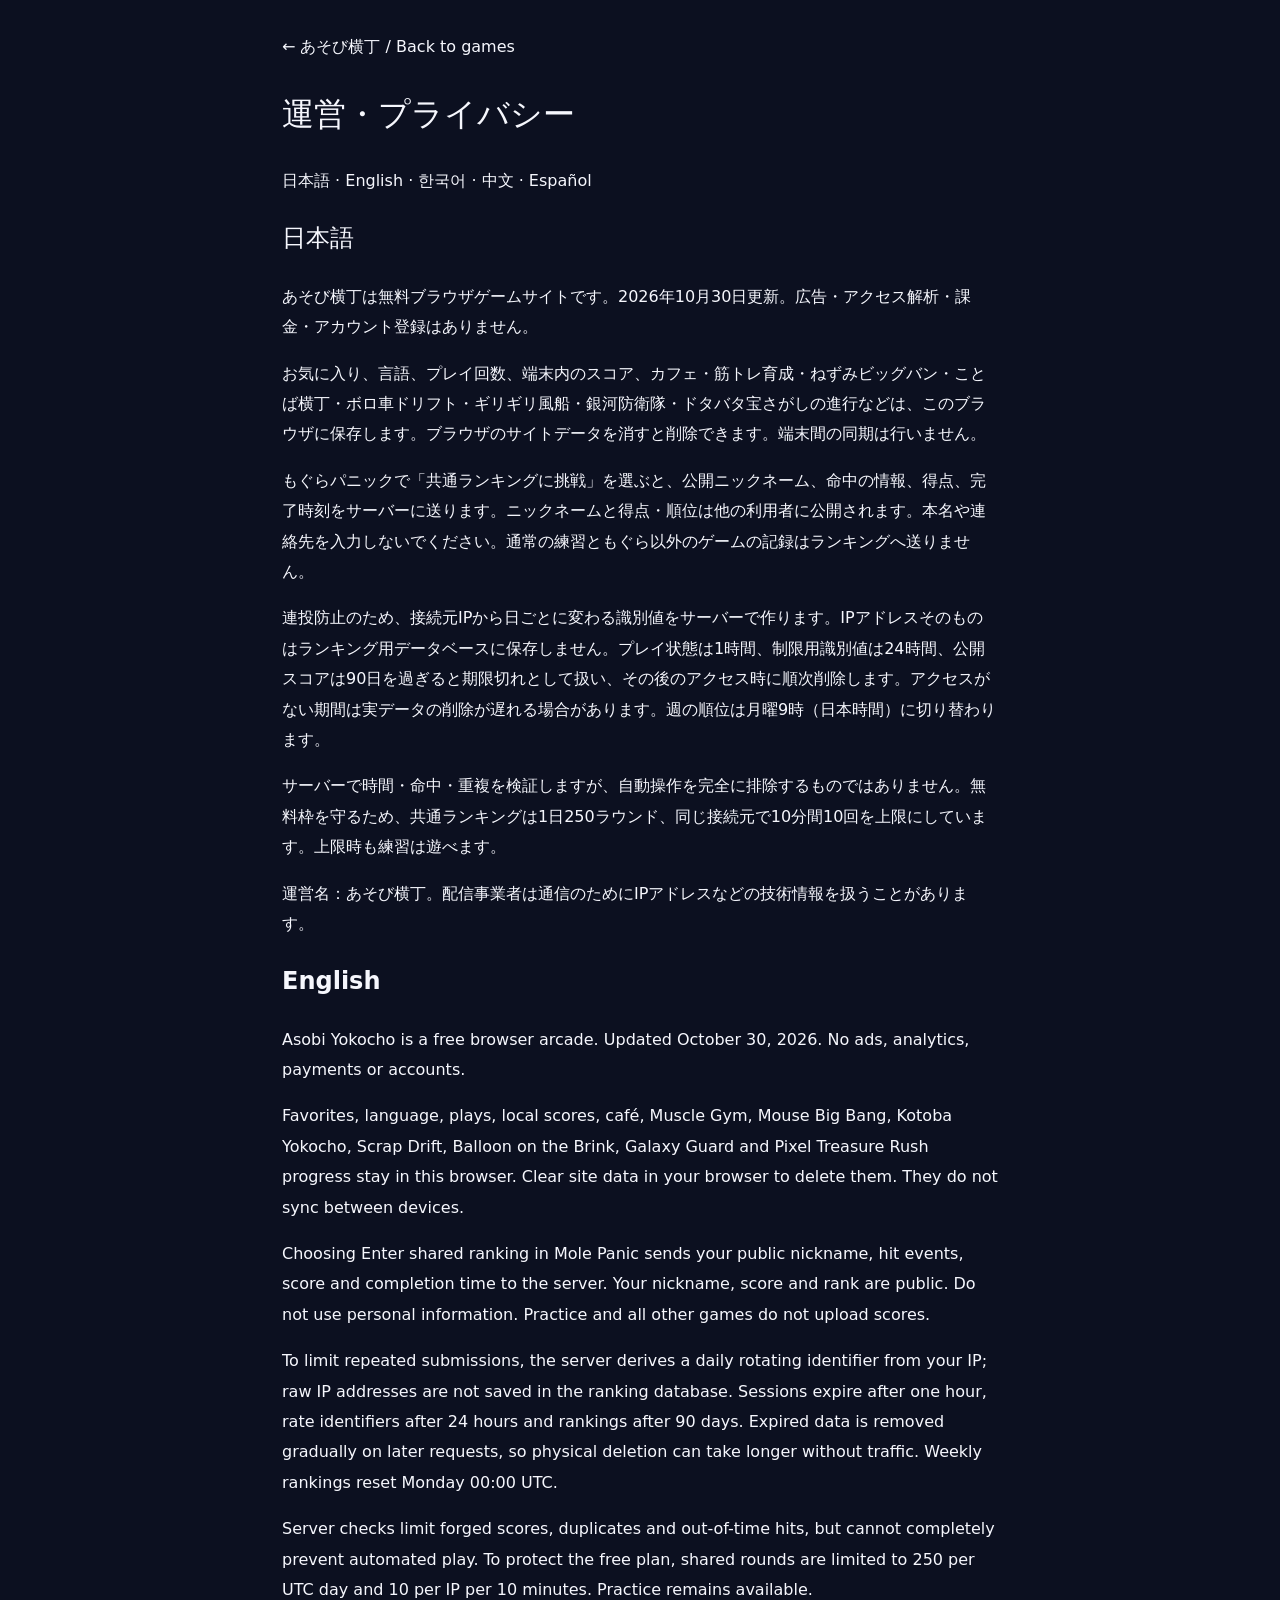
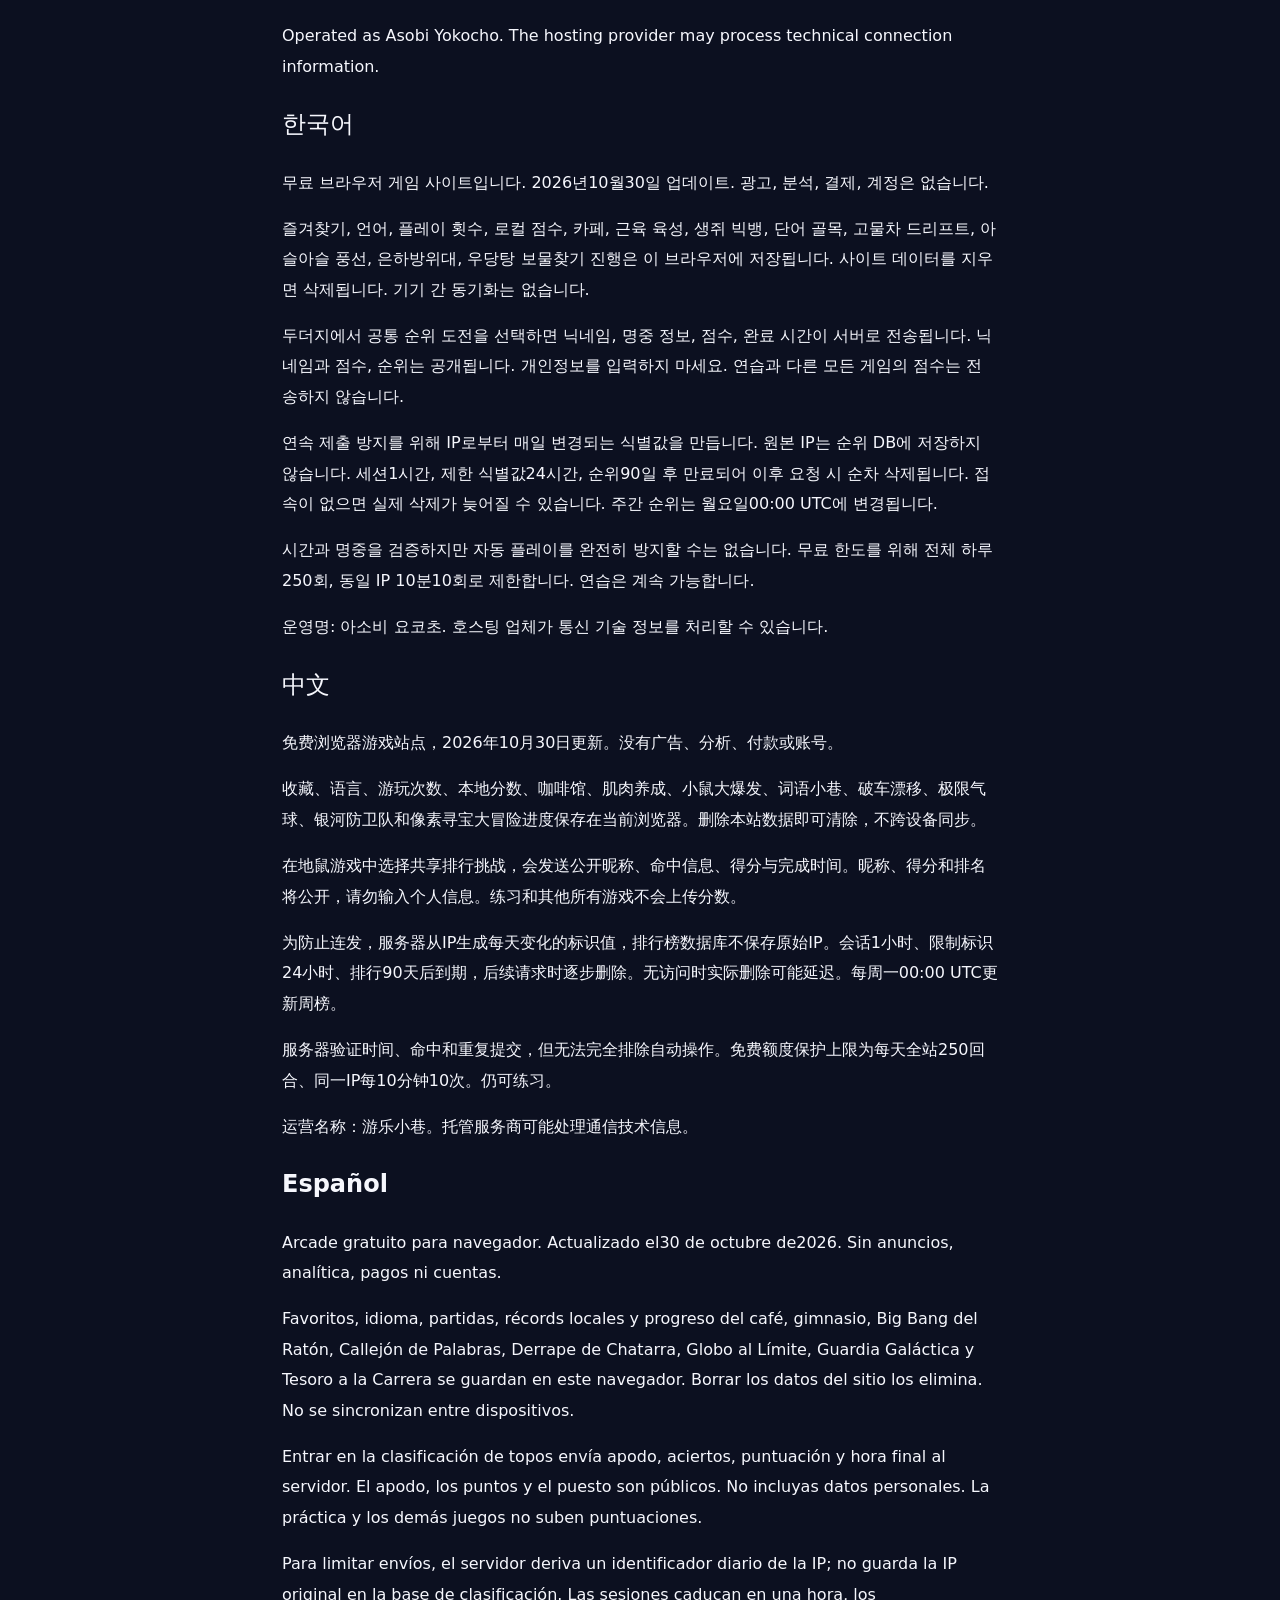
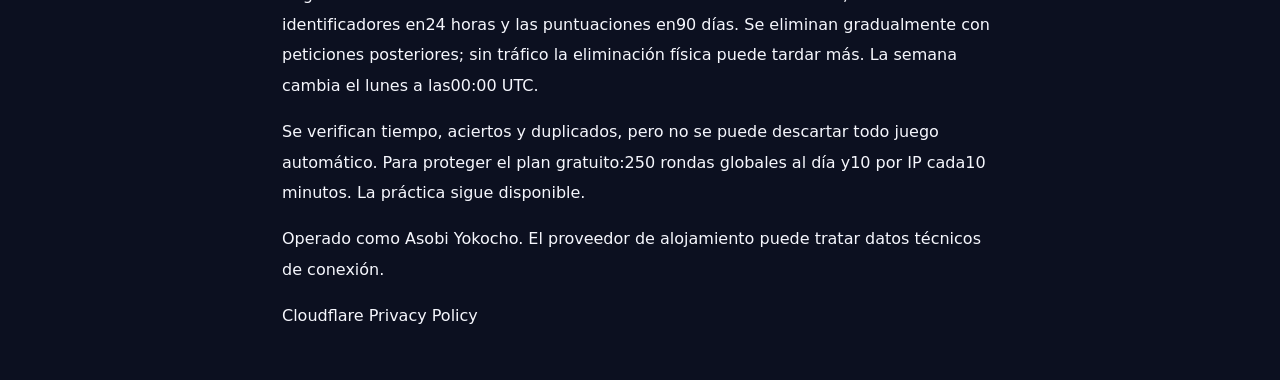
==== commit 5270720a: "Add Pixel Treasure Rush and verified v11 release" ====
--- a/privacy.html
+++ b/privacy.html
@@ -1 +1 @@
-<!doctype html><html lang="ja"><head><meta charset="utf-8"><meta name="viewport" content="width=device-width,initial-scale=1"><title>運営・プライバシー | あそび横丁</title><link rel="stylesheet" href="style.css"><link rel="icon" href="assets/icon.svg"></head><body><main style="max-width:760px;margin:auto;padding:32px 22px;line-height:1.9"><a href="./">← あそび横丁 / Back to games</a><h1>運営・プライバシー</h1><nav><a href="#ja">日本語</a> · <a href="#en">English</a> · <a href="#ko">한국어</a> · <a href="#zh-CN">中文</a> · <a href="#es">Español</a></nav><section id="ja" lang="ja"><h2>日本語</h2><p>あそび横丁は無料ブラウザゲームサイトです。2026年10月29日更新。広告・アクセス解析・課金・アカウント登録はありません。</p><p>お気に入り、言語、プレイ回数、端末内のスコア、カフェ・筋トレ育成・ねずみビッグバン・ことば横丁・ボロ車ドリフト・ギリギリ風船・銀河防衛隊の進行などは、このブラウザに保存します。ブラウザのサイトデータを消すと削除できます。端末間の同期は行いません。</p><p>もぐらパニックで「共通ランキングに挑戦」を選ぶと、公開ニックネーム、命中の情報、得点、完了時刻をサーバーに送ります。ニックネームと得点・順位は他の利用者に公開されます。本名や連絡先を入力しないでください。通常の練習ともぐら以外のゲームの記録はランキングへ送りません。</p><p>連投防止のため、接続元IPから日ごとに変わる識別値をサーバーで作ります。IPアドレスそのものはランキング用データベースに保存しません。プレイ状態は1時間、制限用識別値は24時間、公開スコアは90日を過ぎると期限切れとして扱い、その後のアクセス時に順次削除します。アクセスがない期間は実データの削除が遅れる場合があります。週の順位は月曜9時（日本時間）に切り替わります。</p><p>サーバーで時間・命中・重複を検証しますが、自動操作を完全に排除するものではありません。無料枠を守るため、共通ランキングは1日250ラウンド、同じ接続元で10分間10回を上限にしています。上限時も練習は遊べます。</p><p>運営名：あそび横丁。配信事業者は通信のためにIPアドレスなどの技術情報を扱うことがあります。</p></section><section id="en" lang="en"><h2>English</h2><p>Asobi Yokocho is a free browser arcade. Updated October 29, 2026. No ads, analytics, payments or accounts.</p><p>Favorites, language, plays, local scores, café, Muscle Gym, Mouse Big Bang, Kotoba Yokocho, Scrap Drift, Balloon on the Brink and Galaxy Guard progress stay in this browser. Clear site data in your browser to delete them. They do not sync between devices.</p><p>Choosing Enter shared ranking in Mole Panic sends your public nickname, hit events, score and completion time to the server. Your nickname, score and rank are public. Do not use personal information. Practice and all other games do not upload scores.</p><p>To limit repeated submissions, the server derives a daily rotating identifier from your IP; raw IP addresses are not saved in the ranking database. Sessions expire after one hour, rate identifiers after 24 hours and rankings after 90 days. Expired data is removed gradually on later requests, so physical deletion can take longer without traffic. Weekly rankings reset Monday 00:00 UTC.</p><p>Server checks limit forged scores, duplicates and out-of-time hits, but cannot completely prevent automated play. To protect the free plan, shared rounds are limited to 250 per UTC day and 10 per IP per 10 minutes. Practice remains available.</p><p>Operated as Asobi Yokocho. The hosting provider may process technical connection information.</p></section><section id="ko" lang="ko"><h2>한국어</h2><p>무료 브라우저 게임 사이트입니다. 2026년10월29일 업데이트. 광고, 분석, 결제, 계정은 없습니다.</p><p>즐겨찾기, 언어, 플레이 횟수, 로컬 점수, 카페, 근육 육성, 생쥐 빅뱅, 단어 골목, 고물차 드리프트, 아슬아슬 풍선, 은하방위대 진행은 이 브라우저에 저장됩니다. 사이트 데이터를 지우면 삭제됩니다. 기기 간 동기화는 없습니다.</p><p>두더지에서 공통 순위 도전을 선택하면 닉네임, 명중 정보, 점수, 완료 시간이 서버로 전송됩니다. 닉네임과 점수, 순위는 공개됩니다. 개인정보를 입력하지 마세요. 연습과 다른 모든 게임의 점수는 전송하지 않습니다.</p><p>연속 제출 방지를 위해 IP로부터 매일 변경되는 식별값을 만듭니다. 원본 IP는 순위 DB에 저장하지 않습니다. 세션1시간, 제한 식별값24시간, 순위90일 후 만료되어 이후 요청 시 순차 삭제됩니다. 접속이 없으면 실제 삭제가 늦어질 수 있습니다. 주간 순위는 월요일00:00 UTC에 변경됩니다.</p><p>시간과 명중을 검증하지만 자동 플레이를 완전히 방지할 수는 없습니다. 무료 한도를 위해 전체 하루250회, 동일 IP 10분10회로 제한합니다. 연습은 계속 가능합니다.</p><p>운영명: 아소비 요코초. 호스팅 업체가 통신 기술 정보를 처리할 수 있습니다.</p></section><section id="zh-CN" lang="zh-CN"><h2>中文</h2><p>免费浏览器游戏站点，2026年10月29日更新。没有广告、分析、付款或账号。</p><p>收藏、语言、游玩次数、本地分数、咖啡馆、肌肉养成、小鼠大爆发、词语小巷、破车漂移、极限气球和银河防卫队进度保存在当前浏览器。删除本站数据即可清除，不跨设备同步。</p><p>在地鼠游戏中选择共享排行挑战，会发送公开昵称、命中信息、得分与完成时间。昵称、得分和排名将公开，请勿输入个人信息。练习和其他所有游戏不会上传分数。</p><p>为防止连发，服务器从IP生成每天变化的标识值，排行榜数据库不保存原始IP。会话1小时、限制标识24小时、排行90天后到期，后续请求时逐步删除。无访问时实际删除可能延迟。每周一00:00 UTC更新周榜。</p><p>服务器验证时间、命中和重复提交，但无法完全排除自动操作。免费额度保护上限为每天全站250回合、同一IP每10分钟10次。仍可练习。</p><p>运营名称：游乐小巷。托管服务商可能处理通信技术信息。</p></section><section id="es" lang="es"><h2>Español</h2><p>Arcade gratuito para navegador. Actualizado el29 de octubre de2026. Sin anuncios, analítica, pagos ni cuentas.</p><p>Favoritos, idioma, partidas, récords locales y progreso del café, gimnasio, Big Bang del Ratón, Callejón de Palabras, Derrape de Chatarra, Globo al Límite y Guardia Galáctica se guardan en este navegador. Borrar los datos del sitio los elimina. No se sincronizan entre dispositivos.</p><p>Entrar en la clasificación de topos envía apodo, aciertos, puntuación y hora final al servidor. El apodo, los puntos y el puesto son públicos. No incluyas datos personales. La práctica y los demás juegos no suben puntuaciones.</p><p>Para limitar envíos, el servidor deriva un identificador diario de la IP; no guarda la IP original en la base de clasificación. Las sesiones caducan en una hora, los identificadores en24 horas y las puntuaciones en90 días. Se eliminan gradualmente con peticiones posteriores; sin tráfico la eliminación física puede tardar más. La semana cambia el lunes a las00:00 UTC.</p><p>Se verifican tiempo, aciertos y duplicados, pero no se puede descartar todo juego automático. Para proteger el plan gratuito:250 rondas globales al día y10 por IP cada10 minutos. La práctica sigue disponible.</p><p>Operado como Asobi Yokocho. El proveedor de alojamiento puede tratar datos técnicos de conexión.</p></section><p><a href="https://www.cloudflare.com/privacypolicy/">Cloudflare Privacy Policy</a></p></main></body></html>
+<!doctype html><html lang="ja"><head><meta charset="utf-8"><meta name="viewport" content="width=device-width,initial-scale=1"><title>運営・プライバシー | あそび横丁</title><link rel="stylesheet" href="style.css"><link rel="icon" href="assets/icon.svg"></head><body><main style="max-width:760px;margin:auto;padding:32px 22px;line-height:1.9"><a href="./">← あそび横丁 / Back to games</a><h1>運営・プライバシー</h1><nav><a href="#ja">日本語</a> · <a href="#en">English</a> · <a href="#ko">한국어</a> · <a href="#zh-CN">中文</a> · <a href="#es">Español</a></nav><section id="ja" lang="ja"><h2>日本語</h2><p>あそび横丁は無料ブラウザゲームサイトです。2026年10月30日更新。広告・アクセス解析・課金・アカウント登録はありません。</p><p>お気に入り、言語、プレイ回数、端末内のスコア、カフェ・筋トレ育成・ねずみビッグバン・ことば横丁・ボロ車ドリフト・ギリギリ風船・銀河防衛隊・ドタバタ宝さがしの進行などは、このブラウザに保存します。ブラウザのサイトデータを消すと削除できます。端末間の同期は行いません。</p><p>もぐらパニックで「共通ランキングに挑戦」を選ぶと、公開ニックネーム、命中の情報、得点、完了時刻をサーバーに送ります。ニックネームと得点・順位は他の利用者に公開されます。本名や連絡先を入力しないでください。通常の練習ともぐら以外のゲームの記録はランキングへ送りません。</p><p>連投防止のため、接続元IPから日ごとに変わる識別値をサーバーで作ります。IPアドレスそのものはランキング用データベースに保存しません。プレイ状態は1時間、制限用識別値は24時間、公開スコアは90日を過ぎると期限切れとして扱い、その後のアクセス時に順次削除します。アクセスがない期間は実データの削除が遅れる場合があります。週の順位は月曜9時（日本時間）に切り替わります。</p><p>サーバーで時間・命中・重複を検証しますが、自動操作を完全に排除するものではありません。無料枠を守るため、共通ランキングは1日250ラウンド、同じ接続元で10分間10回を上限にしています。上限時も練習は遊べます。</p><p>運営名：あそび横丁。配信事業者は通信のためにIPアドレスなどの技術情報を扱うことがあります。</p></section><section id="en" lang="en"><h2>English</h2><p>Asobi Yokocho is a free browser arcade. Updated October 30, 2026. No ads, analytics, payments or accounts.</p><p>Favorites, language, plays, local scores, café, Muscle Gym, Mouse Big Bang, Kotoba Yokocho, Scrap Drift, Balloon on the Brink, Galaxy Guard and Pixel Treasure Rush progress stay in this browser. Clear site data in your browser to delete them. They do not sync between devices.</p><p>Choosing Enter shared ranking in Mole Panic sends your public nickname, hit events, score and completion time to the server. Your nickname, score and rank are public. Do not use personal information. Practice and all other games do not upload scores.</p><p>To limit repeated submissions, the server derives a daily rotating identifier from your IP; raw IP addresses are not saved in the ranking database. Sessions expire after one hour, rate identifiers after 24 hours and rankings after 90 days. Expired data is removed gradually on later requests, so physical deletion can take longer without traffic. Weekly rankings reset Monday 00:00 UTC.</p><p>Server checks limit forged scores, duplicates and out-of-time hits, but cannot completely prevent automated play. To protect the free plan, shared rounds are limited to 250 per UTC day and 10 per IP per 10 minutes. Practice remains available.</p><p>Operated as Asobi Yokocho. The hosting provider may process technical connection information.</p></section><section id="ko" lang="ko"><h2>한국어</h2><p>무료 브라우저 게임 사이트입니다. 2026년10월30일 업데이트. 광고, 분석, 결제, 계정은 없습니다.</p><p>즐겨찾기, 언어, 플레이 횟수, 로컬 점수, 카페, 근육 육성, 생쥐 빅뱅, 단어 골목, 고물차 드리프트, 아슬아슬 풍선, 은하방위대, 우당탕 보물찾기 진행은 이 브라우저에 저장됩니다. 사이트 데이터를 지우면 삭제됩니다. 기기 간 동기화는 없습니다.</p><p>두더지에서 공통 순위 도전을 선택하면 닉네임, 명중 정보, 점수, 완료 시간이 서버로 전송됩니다. 닉네임과 점수, 순위는 공개됩니다. 개인정보를 입력하지 마세요. 연습과 다른 모든 게임의 점수는 전송하지 않습니다.</p><p>연속 제출 방지를 위해 IP로부터 매일 변경되는 식별값을 만듭니다. 원본 IP는 순위 DB에 저장하지 않습니다. 세션1시간, 제한 식별값24시간, 순위90일 후 만료되어 이후 요청 시 순차 삭제됩니다. 접속이 없으면 실제 삭제가 늦어질 수 있습니다. 주간 순위는 월요일00:00 UTC에 변경됩니다.</p><p>시간과 명중을 검증하지만 자동 플레이를 완전히 방지할 수는 없습니다. 무료 한도를 위해 전체 하루250회, 동일 IP 10분10회로 제한합니다. 연습은 계속 가능합니다.</p><p>운영명: 아소비 요코초. 호스팅 업체가 통신 기술 정보를 처리할 수 있습니다.</p></section><section id="zh-CN" lang="zh-CN"><h2>中文</h2><p>免费浏览器游戏站点，2026年10月30日更新。没有广告、分析、付款或账号。</p><p>收藏、语言、游玩次数、本地分数、咖啡馆、肌肉养成、小鼠大爆发、词语小巷、破车漂移、极限气球、银河防卫队和像素寻宝大冒险进度保存在当前浏览器。删除本站数据即可清除，不跨设备同步。</p><p>在地鼠游戏中选择共享排行挑战，会发送公开昵称、命中信息、得分与完成时间。昵称、得分和排名将公开，请勿输入个人信息。练习和其他所有游戏不会上传分数。</p><p>为防止连发，服务器从IP生成每天变化的标识值，排行榜数据库不保存原始IP。会话1小时、限制标识24小时、排行90天后到期，后续请求时逐步删除。无访问时实际删除可能延迟。每周一00:00 UTC更新周榜。</p><p>服务器验证时间、命中和重复提交，但无法完全排除自动操作。免费额度保护上限为每天全站250回合、同一IP每10分钟10次。仍可练习。</p><p>运营名称：游乐小巷。托管服务商可能处理通信技术信息。</p></section><section id="es" lang="es"><h2>Español</h2><p>Arcade gratuito para navegador. Actualizado el30 de octubre de2026. Sin anuncios, analítica, pagos ni cuentas.</p><p>Favoritos, idioma, partidas, récords locales y progreso del café, gimnasio, Big Bang del Ratón, Callejón de Palabras, Derrape de Chatarra, Globo al Límite, Guardia Galáctica y Tesoro a la Carrera se guardan en este navegador. Borrar los datos del sitio los elimina. No se sincronizan entre dispositivos.</p><p>Entrar en la clasificación de topos envía apodo, aciertos, puntuación y hora final al servidor. El apodo, los puntos y el puesto son públicos. No incluyas datos personales. La práctica y los demás juegos no suben puntuaciones.</p><p>Para limitar envíos, el servidor deriva un identificador diario de la IP; no guarda la IP original en la base de clasificación. Las sesiones caducan en una hora, los identificadores en24 horas y las puntuaciones en90 días. Se eliminan gradualmente con peticiones posteriores; sin tráfico la eliminación física puede tardar más. La semana cambia el lunes a las00:00 UTC.</p><p>Se verifican tiempo, aciertos y duplicados, pero no se puede descartar todo juego automático. Para proteger el plan gratuito:250 rondas globales al día y10 por IP cada10 minutos. La práctica sigue disponible.</p><p>Operado como Asobi Yokocho. El proveedor de alojamiento puede tratar datos técnicos de conexión.</p></section><p><a href="https://www.cloudflare.com/privacypolicy/">Cloudflare Privacy Policy</a></p></main></body></html>
--- a/style.css
+++ b/style.css
@@ -170,3 +170,4 @@
 .cover-scrap-drift{background:linear-gradient(145deg,#183944,#6b8d9b 55%,#e2b779)}
 .cover-balloon-panic{background:linear-gradient(145deg,#283b58,#685478 55%,#e49b95)}
 .cover-galaxy-guard{background:linear-gradient(145deg,#102b53,#38306b 65%,#4baabd)}
+.cover-pixel-treasure{background:linear-gradient(145deg,#173b3e,#547365 65%,#cbb476)}
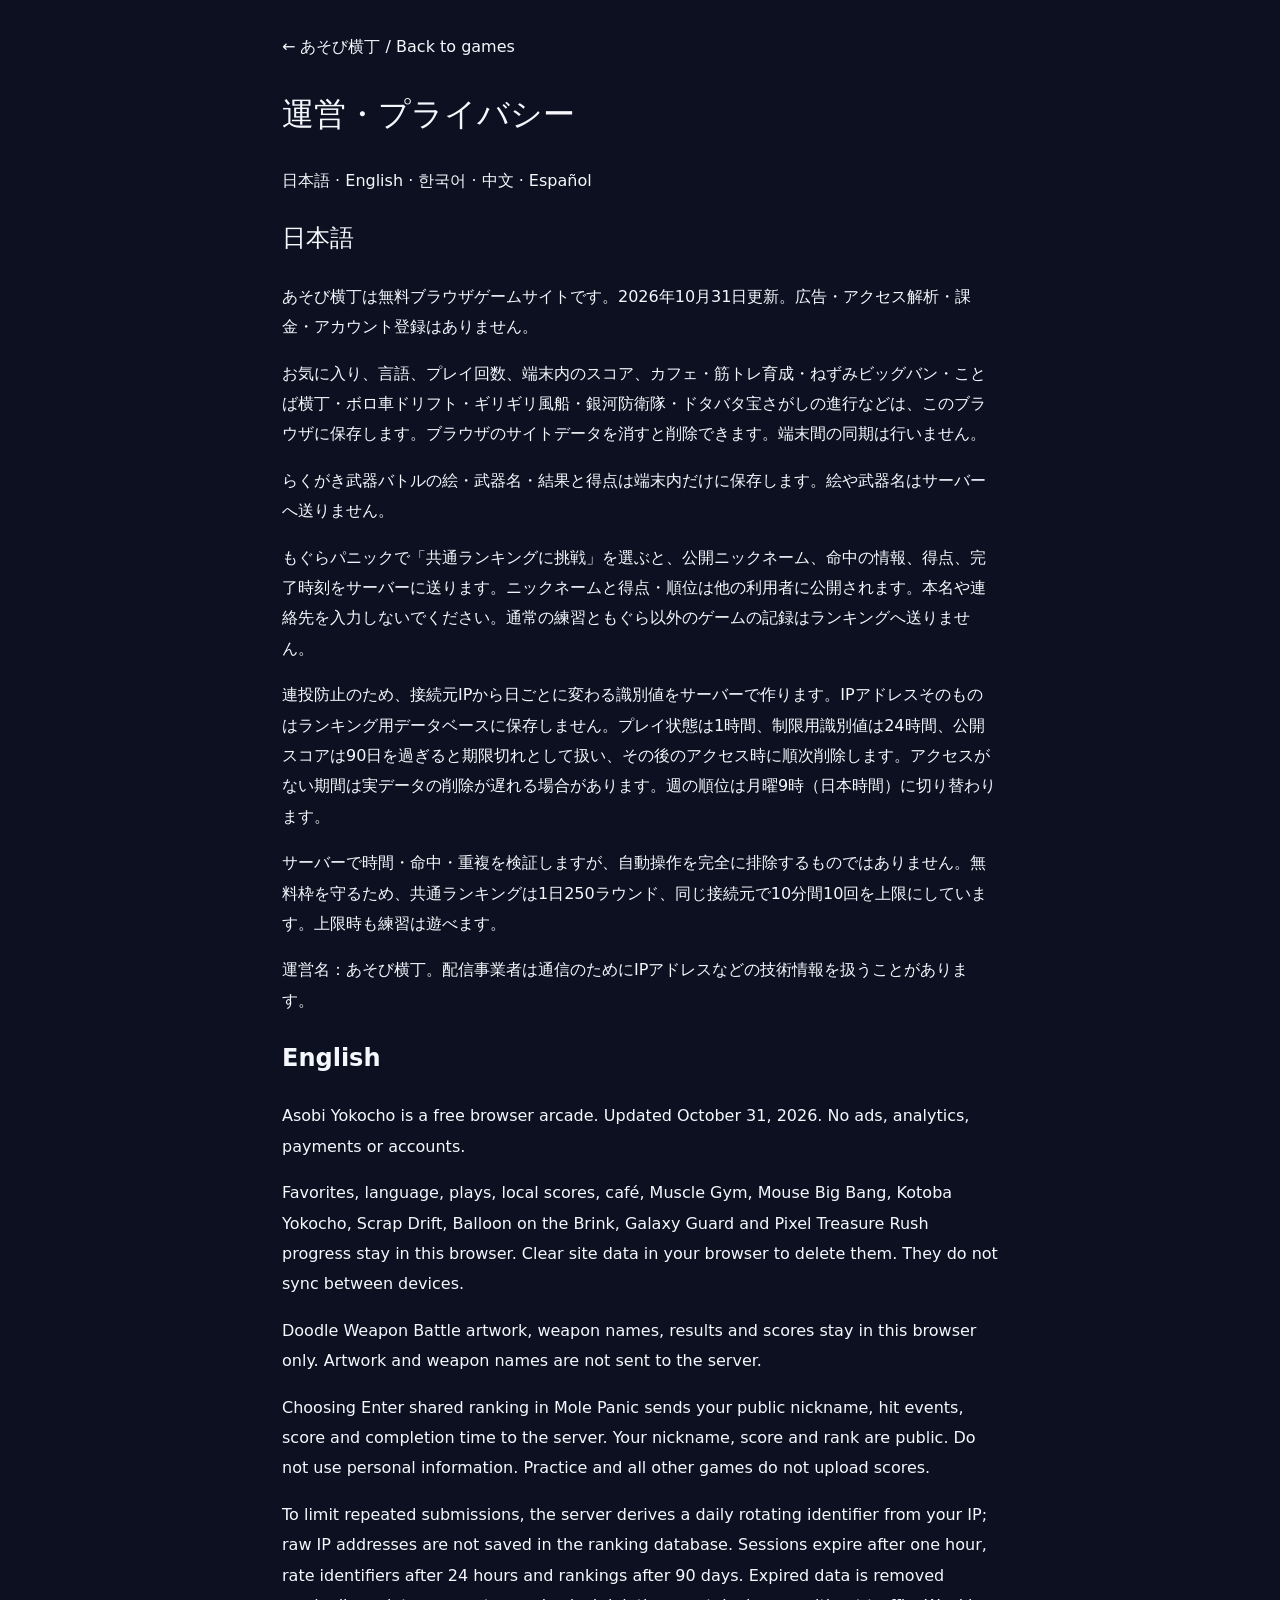
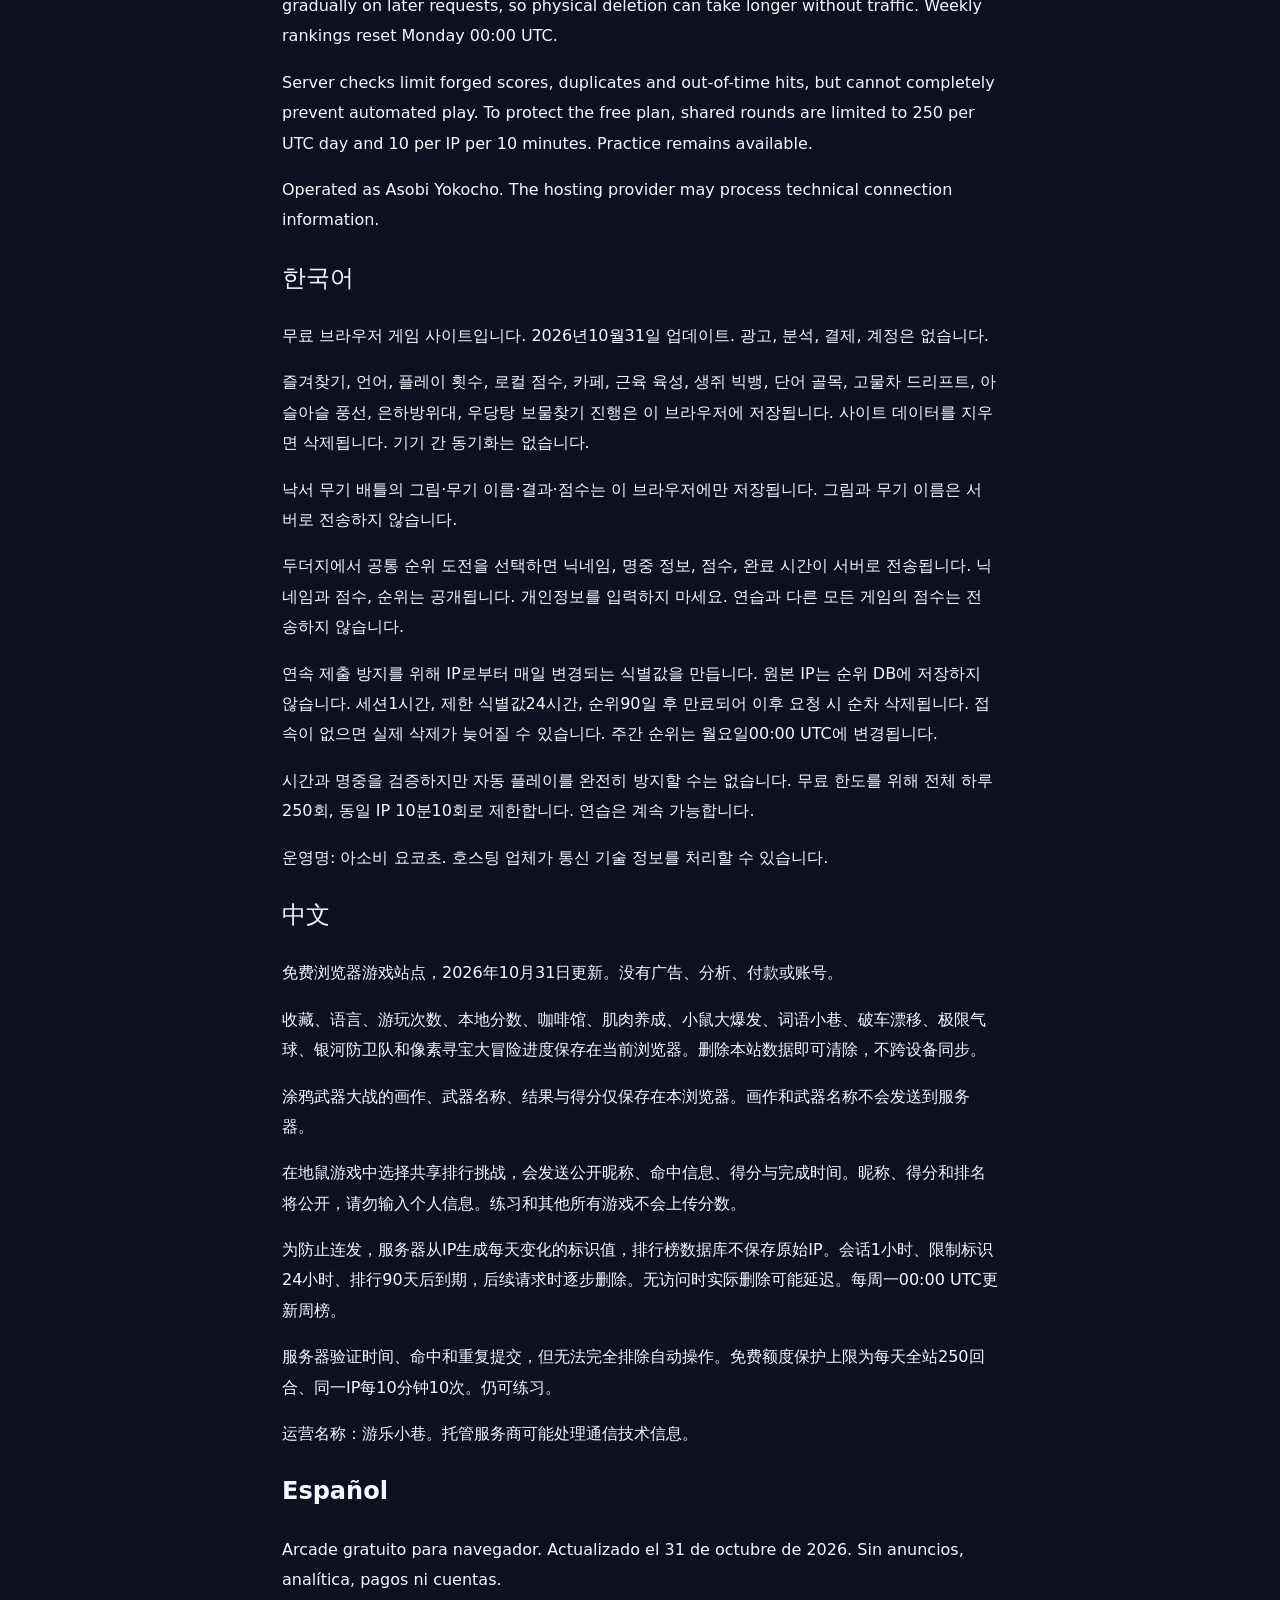
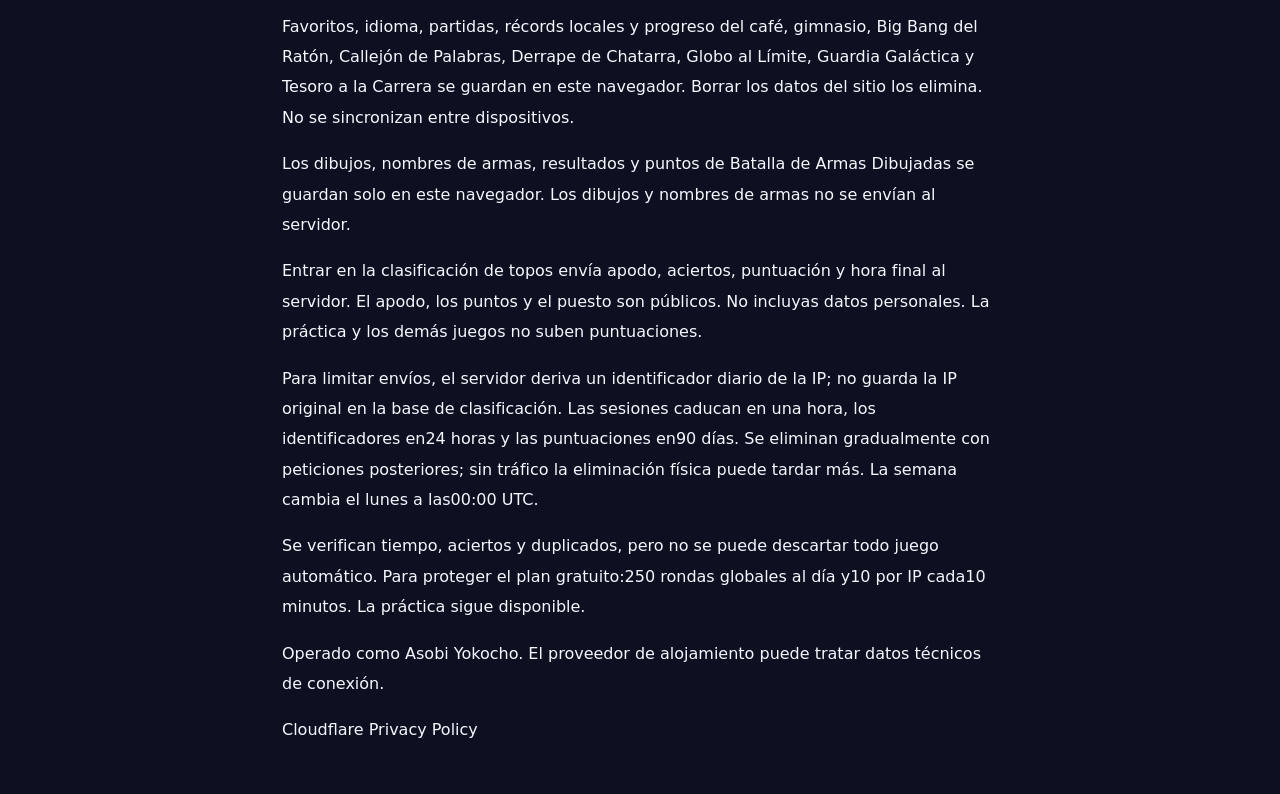
==== commit e88ce424: "Add Doodle Weapon Battle with real ink physics and v12 tests" ====
--- a/privacy.html
+++ b/privacy.html
@@ -1 +1 @@
-<!doctype html><html lang="ja"><head><meta charset="utf-8"><meta name="viewport" content="width=device-width,initial-scale=1"><title>運営・プライバシー | あそび横丁</title><link rel="stylesheet" href="style.css"><link rel="icon" href="assets/icon.svg"></head><body><main style="max-width:760px;margin:auto;padding:32px 22px;line-height:1.9"><a href="./">← あそび横丁 / Back to games</a><h1>運営・プライバシー</h1><nav><a href="#ja">日本語</a> · <a href="#en">English</a> · <a href="#ko">한국어</a> · <a href="#zh-CN">中文</a> · <a href="#es">Español</a></nav><section id="ja" lang="ja"><h2>日本語</h2><p>あそび横丁は無料ブラウザゲームサイトです。2026年10月30日更新。広告・アクセス解析・課金・アカウント登録はありません。</p><p>お気に入り、言語、プレイ回数、端末内のスコア、カフェ・筋トレ育成・ねずみビッグバン・ことば横丁・ボロ車ドリフト・ギリギリ風船・銀河防衛隊・ドタバタ宝さがしの進行などは、このブラウザに保存します。ブラウザのサイトデータを消すと削除できます。端末間の同期は行いません。</p><p>もぐらパニックで「共通ランキングに挑戦」を選ぶと、公開ニックネーム、命中の情報、得点、完了時刻をサーバーに送ります。ニックネームと得点・順位は他の利用者に公開されます。本名や連絡先を入力しないでください。通常の練習ともぐら以外のゲームの記録はランキングへ送りません。</p><p>連投防止のため、接続元IPから日ごとに変わる識別値をサーバーで作ります。IPアドレスそのものはランキング用データベースに保存しません。プレイ状態は1時間、制限用識別値は24時間、公開スコアは90日を過ぎると期限切れとして扱い、その後のアクセス時に順次削除します。アクセスがない期間は実データの削除が遅れる場合があります。週の順位は月曜9時（日本時間）に切り替わります。</p><p>サーバーで時間・命中・重複を検証しますが、自動操作を完全に排除するものではありません。無料枠を守るため、共通ランキングは1日250ラウンド、同じ接続元で10分間10回を上限にしています。上限時も練習は遊べます。</p><p>運営名：あそび横丁。配信事業者は通信のためにIPアドレスなどの技術情報を扱うことがあります。</p></section><section id="en" lang="en"><h2>English</h2><p>Asobi Yokocho is a free browser arcade. Updated October 30, 2026. No ads, analytics, payments or accounts.</p><p>Favorites, language, plays, local scores, café, Muscle Gym, Mouse Big Bang, Kotoba Yokocho, Scrap Drift, Balloon on the Brink, Galaxy Guard and Pixel Treasure Rush progress stay in this browser. Clear site data in your browser to delete them. They do not sync between devices.</p><p>Choosing Enter shared ranking in Mole Panic sends your public nickname, hit events, score and completion time to the server. Your nickname, score and rank are public. Do not use personal information. Practice and all other games do not upload scores.</p><p>To limit repeated submissions, the server derives a daily rotating identifier from your IP; raw IP addresses are not saved in the ranking database. Sessions expire after one hour, rate identifiers after 24 hours and rankings after 90 days. Expired data is removed gradually on later requests, so physical deletion can take longer without traffic. Weekly rankings reset Monday 00:00 UTC.</p><p>Server checks limit forged scores, duplicates and out-of-time hits, but cannot completely prevent automated play. To protect the free plan, shared rounds are limited to 250 per UTC day and 10 per IP per 10 minutes. Practice remains available.</p><p>Operated as Asobi Yokocho. The hosting provider may process technical connection information.</p></section><section id="ko" lang="ko"><h2>한국어</h2><p>무료 브라우저 게임 사이트입니다. 2026년10월30일 업데이트. 광고, 분석, 결제, 계정은 없습니다.</p><p>즐겨찾기, 언어, 플레이 횟수, 로컬 점수, 카페, 근육 육성, 생쥐 빅뱅, 단어 골목, 고물차 드리프트, 아슬아슬 풍선, 은하방위대, 우당탕 보물찾기 진행은 이 브라우저에 저장됩니다. 사이트 데이터를 지우면 삭제됩니다. 기기 간 동기화는 없습니다.</p><p>두더지에서 공통 순위 도전을 선택하면 닉네임, 명중 정보, 점수, 완료 시간이 서버로 전송됩니다. 닉네임과 점수, 순위는 공개됩니다. 개인정보를 입력하지 마세요. 연습과 다른 모든 게임의 점수는 전송하지 않습니다.</p><p>연속 제출 방지를 위해 IP로부터 매일 변경되는 식별값을 만듭니다. 원본 IP는 순위 DB에 저장하지 않습니다. 세션1시간, 제한 식별값24시간, 순위90일 후 만료되어 이후 요청 시 순차 삭제됩니다. 접속이 없으면 실제 삭제가 늦어질 수 있습니다. 주간 순위는 월요일00:00 UTC에 변경됩니다.</p><p>시간과 명중을 검증하지만 자동 플레이를 완전히 방지할 수는 없습니다. 무료 한도를 위해 전체 하루250회, 동일 IP 10분10회로 제한합니다. 연습은 계속 가능합니다.</p><p>운영명: 아소비 요코초. 호스팅 업체가 통신 기술 정보를 처리할 수 있습니다.</p></section><section id="zh-CN" lang="zh-CN"><h2>中文</h2><p>免费浏览器游戏站点，2026年10月30日更新。没有广告、分析、付款或账号。</p><p>收藏、语言、游玩次数、本地分数、咖啡馆、肌肉养成、小鼠大爆发、词语小巷、破车漂移、极限气球、银河防卫队和像素寻宝大冒险进度保存在当前浏览器。删除本站数据即可清除，不跨设备同步。</p><p>在地鼠游戏中选择共享排行挑战，会发送公开昵称、命中信息、得分与完成时间。昵称、得分和排名将公开，请勿输入个人信息。练习和其他所有游戏不会上传分数。</p><p>为防止连发，服务器从IP生成每天变化的标识值，排行榜数据库不保存原始IP。会话1小时、限制标识24小时、排行90天后到期，后续请求时逐步删除。无访问时实际删除可能延迟。每周一00:00 UTC更新周榜。</p><p>服务器验证时间、命中和重复提交，但无法完全排除自动操作。免费额度保护上限为每天全站250回合、同一IP每10分钟10次。仍可练习。</p><p>运营名称：游乐小巷。托管服务商可能处理通信技术信息。</p></section><section id="es" lang="es"><h2>Español</h2><p>Arcade gratuito para navegador. Actualizado el30 de octubre de2026. Sin anuncios, analítica, pagos ni cuentas.</p><p>Favoritos, idioma, partidas, récords locales y progreso del café, gimnasio, Big Bang del Ratón, Callejón de Palabras, Derrape de Chatarra, Globo al Límite, Guardia Galáctica y Tesoro a la Carrera se guardan en este navegador. Borrar los datos del sitio los elimina. No se sincronizan entre dispositivos.</p><p>Entrar en la clasificación de topos envía apodo, aciertos, puntuación y hora final al servidor. El apodo, los puntos y el puesto son públicos. No incluyas datos personales. La práctica y los demás juegos no suben puntuaciones.</p><p>Para limitar envíos, el servidor deriva un identificador diario de la IP; no guarda la IP original en la base de clasificación. Las sesiones caducan en una hora, los identificadores en24 horas y las puntuaciones en90 días. Se eliminan gradualmente con peticiones posteriores; sin tráfico la eliminación física puede tardar más. La semana cambia el lunes a las00:00 UTC.</p><p>Se verifican tiempo, aciertos y duplicados, pero no se puede descartar todo juego automático. Para proteger el plan gratuito:250 rondas globales al día y10 por IP cada10 minutos. La práctica sigue disponible.</p><p>Operado como Asobi Yokocho. El proveedor de alojamiento puede tratar datos técnicos de conexión.</p></section><p><a href="https://www.cloudflare.com/privacypolicy/">Cloudflare Privacy Policy</a></p></main></body></html>
+<!doctype html><html lang="ja"><head><meta charset="utf-8"><meta name="viewport" content="width=device-width,initial-scale=1"><title>運営・プライバシー | あそび横丁</title><link rel="stylesheet" href="style.css"><link rel="icon" href="assets/icon.svg"></head><body><main style="max-width:760px;margin:auto;padding:32px 22px;line-height:1.9"><a href="./">← あそび横丁 / Back to games</a><h1>運営・プライバシー</h1><nav><a href="#ja">日本語</a> · <a href="#en">English</a> · <a href="#ko">한국어</a> · <a href="#zh-CN">中文</a> · <a href="#es">Español</a></nav><section id="ja" lang="ja"><h2>日本語</h2><p>あそび横丁は無料ブラウザゲームサイトです。2026年10月31日更新。広告・アクセス解析・課金・アカウント登録はありません。</p><p>お気に入り、言語、プレイ回数、端末内のスコア、カフェ・筋トレ育成・ねずみビッグバン・ことば横丁・ボロ車ドリフト・ギリギリ風船・銀河防衛隊・ドタバタ宝さがしの進行などは、このブラウザに保存します。ブラウザのサイトデータを消すと削除できます。端末間の同期は行いません。</p><p>らくがき武器バトルの絵・武器名・結果と得点は端末内だけに保存します。絵や武器名はサーバーへ送りません。</p><p>もぐらパニックで「共通ランキングに挑戦」を選ぶと、公開ニックネーム、命中の情報、得点、完了時刻をサーバーに送ります。ニックネームと得点・順位は他の利用者に公開されます。本名や連絡先を入力しないでください。通常の練習ともぐら以外のゲームの記録はランキングへ送りません。</p><p>連投防止のため、接続元IPから日ごとに変わる識別値をサーバーで作ります。IPアドレスそのものはランキング用データベースに保存しません。プレイ状態は1時間、制限用識別値は24時間、公開スコアは90日を過ぎると期限切れとして扱い、その後のアクセス時に順次削除します。アクセスがない期間は実データの削除が遅れる場合があります。週の順位は月曜9時（日本時間）に切り替わります。</p><p>サーバーで時間・命中・重複を検証しますが、自動操作を完全に排除するものではありません。無料枠を守るため、共通ランキングは1日250ラウンド、同じ接続元で10分間10回を上限にしています。上限時も練習は遊べます。</p><p>運営名：あそび横丁。配信事業者は通信のためにIPアドレスなどの技術情報を扱うことがあります。</p></section><section id="en" lang="en"><h2>English</h2><p>Asobi Yokocho is a free browser arcade. Updated October 31, 2026. No ads, analytics, payments or accounts.</p><p>Favorites, language, plays, local scores, café, Muscle Gym, Mouse Big Bang, Kotoba Yokocho, Scrap Drift, Balloon on the Brink, Galaxy Guard and Pixel Treasure Rush progress stay in this browser. Clear site data in your browser to delete them. They do not sync between devices.</p><p>Doodle Weapon Battle artwork, weapon names, results and scores stay in this browser only. Artwork and weapon names are not sent to the server.</p><p>Choosing Enter shared ranking in Mole Panic sends your public nickname, hit events, score and completion time to the server. Your nickname, score and rank are public. Do not use personal information. Practice and all other games do not upload scores.</p><p>To limit repeated submissions, the server derives a daily rotating identifier from your IP; raw IP addresses are not saved in the ranking database. Sessions expire after one hour, rate identifiers after 24 hours and rankings after 90 days. Expired data is removed gradually on later requests, so physical deletion can take longer without traffic. Weekly rankings reset Monday 00:00 UTC.</p><p>Server checks limit forged scores, duplicates and out-of-time hits, but cannot completely prevent automated play. To protect the free plan, shared rounds are limited to 250 per UTC day and 10 per IP per 10 minutes. Practice remains available.</p><p>Operated as Asobi Yokocho. The hosting provider may process technical connection information.</p></section><section id="ko" lang="ko"><h2>한국어</h2><p>무료 브라우저 게임 사이트입니다. 2026년10월31일 업데이트. 광고, 분석, 결제, 계정은 없습니다.</p><p>즐겨찾기, 언어, 플레이 횟수, 로컬 점수, 카페, 근육 육성, 생쥐 빅뱅, 단어 골목, 고물차 드리프트, 아슬아슬 풍선, 은하방위대, 우당탕 보물찾기 진행은 이 브라우저에 저장됩니다. 사이트 데이터를 지우면 삭제됩니다. 기기 간 동기화는 없습니다.</p><p>낙서 무기 배틀의 그림·무기 이름·결과·점수는 이 브라우저에만 저장됩니다. 그림과 무기 이름은 서버로 전송하지 않습니다.</p><p>두더지에서 공통 순위 도전을 선택하면 닉네임, 명중 정보, 점수, 완료 시간이 서버로 전송됩니다. 닉네임과 점수, 순위는 공개됩니다. 개인정보를 입력하지 마세요. 연습과 다른 모든 게임의 점수는 전송하지 않습니다.</p><p>연속 제출 방지를 위해 IP로부터 매일 변경되는 식별값을 만듭니다. 원본 IP는 순위 DB에 저장하지 않습니다. 세션1시간, 제한 식별값24시간, 순위90일 후 만료되어 이후 요청 시 순차 삭제됩니다. 접속이 없으면 실제 삭제가 늦어질 수 있습니다. 주간 순위는 월요일00:00 UTC에 변경됩니다.</p><p>시간과 명중을 검증하지만 자동 플레이를 완전히 방지할 수는 없습니다. 무료 한도를 위해 전체 하루250회, 동일 IP 10분10회로 제한합니다. 연습은 계속 가능합니다.</p><p>운영명: 아소비 요코초. 호스팅 업체가 통신 기술 정보를 처리할 수 있습니다.</p></section><section id="zh-CN" lang="zh-CN"><h2>中文</h2><p>免费浏览器游戏站点，2026年10月31日更新。没有广告、分析、付款或账号。</p><p>收藏、语言、游玩次数、本地分数、咖啡馆、肌肉养成、小鼠大爆发、词语小巷、破车漂移、极限气球、银河防卫队和像素寻宝大冒险进度保存在当前浏览器。删除本站数据即可清除，不跨设备同步。</p><p>涂鸦武器大战的画作、武器名称、结果与得分仅保存在本浏览器。画作和武器名称不会发送到服务器。</p><p>在地鼠游戏中选择共享排行挑战，会发送公开昵称、命中信息、得分与完成时间。昵称、得分和排名将公开，请勿输入个人信息。练习和其他所有游戏不会上传分数。</p><p>为防止连发，服务器从IP生成每天变化的标识值，排行榜数据库不保存原始IP。会话1小时、限制标识24小时、排行90天后到期，后续请求时逐步删除。无访问时实际删除可能延迟。每周一00:00 UTC更新周榜。</p><p>服务器验证时间、命中和重复提交，但无法完全排除自动操作。免费额度保护上限为每天全站250回合、同一IP每10分钟10次。仍可练习。</p><p>运营名称：游乐小巷。托管服务商可能处理通信技术信息。</p></section><section id="es" lang="es"><h2>Español</h2><p>Arcade gratuito para navegador. Actualizado el 31 de octubre de 2026. Sin anuncios, analítica, pagos ni cuentas.</p><p>Favoritos, idioma, partidas, récords locales y progreso del café, gimnasio, Big Bang del Ratón, Callejón de Palabras, Derrape de Chatarra, Globo al Límite, Guardia Galáctica y Tesoro a la Carrera se guardan en este navegador. Borrar los datos del sitio los elimina. No se sincronizan entre dispositivos.</p><p>Los dibujos, nombres de armas, resultados y puntos de Batalla de Armas Dibujadas se guardan solo en este navegador. Los dibujos y nombres de armas no se envían al servidor.</p><p>Entrar en la clasificación de topos envía apodo, aciertos, puntuación y hora final al servidor. El apodo, los puntos y el puesto son públicos. No incluyas datos personales. La práctica y los demás juegos no suben puntuaciones.</p><p>Para limitar envíos, el servidor deriva un identificador diario de la IP; no guarda la IP original en la base de clasificación. Las sesiones caducan en una hora, los identificadores en24 horas y las puntuaciones en90 días. Se eliminan gradualmente con peticiones posteriores; sin tráfico la eliminación física puede tardar más. La semana cambia el lunes a las00:00 UTC.</p><p>Se verifican tiempo, aciertos y duplicados, pero no se puede descartar todo juego automático. Para proteger el plan gratuito:250 rondas globales al día y10 por IP cada10 minutos. La práctica sigue disponible.</p><p>Operado como Asobi Yokocho. El proveedor de alojamiento puede tratar datos técnicos de conexión.</p></section><p><a href="https://www.cloudflare.com/privacypolicy/">Cloudflare Privacy Policy</a></p></main></body></html>
--- a/style.css
+++ b/style.css
@@ -171,3 +171,4 @@
 .cover-balloon-panic{background:linear-gradient(145deg,#283b58,#685478 55%,#e49b95)}
 .cover-galaxy-guard{background:linear-gradient(145deg,#102b53,#38306b 65%,#4baabd)}
 .cover-pixel-treasure{background:linear-gradient(145deg,#173b3e,#547365 65%,#cbb476)}
+.cover-doodle-arms{background:linear-gradient(145deg,#233b4a,#486d75 62%,#d9ad72)}
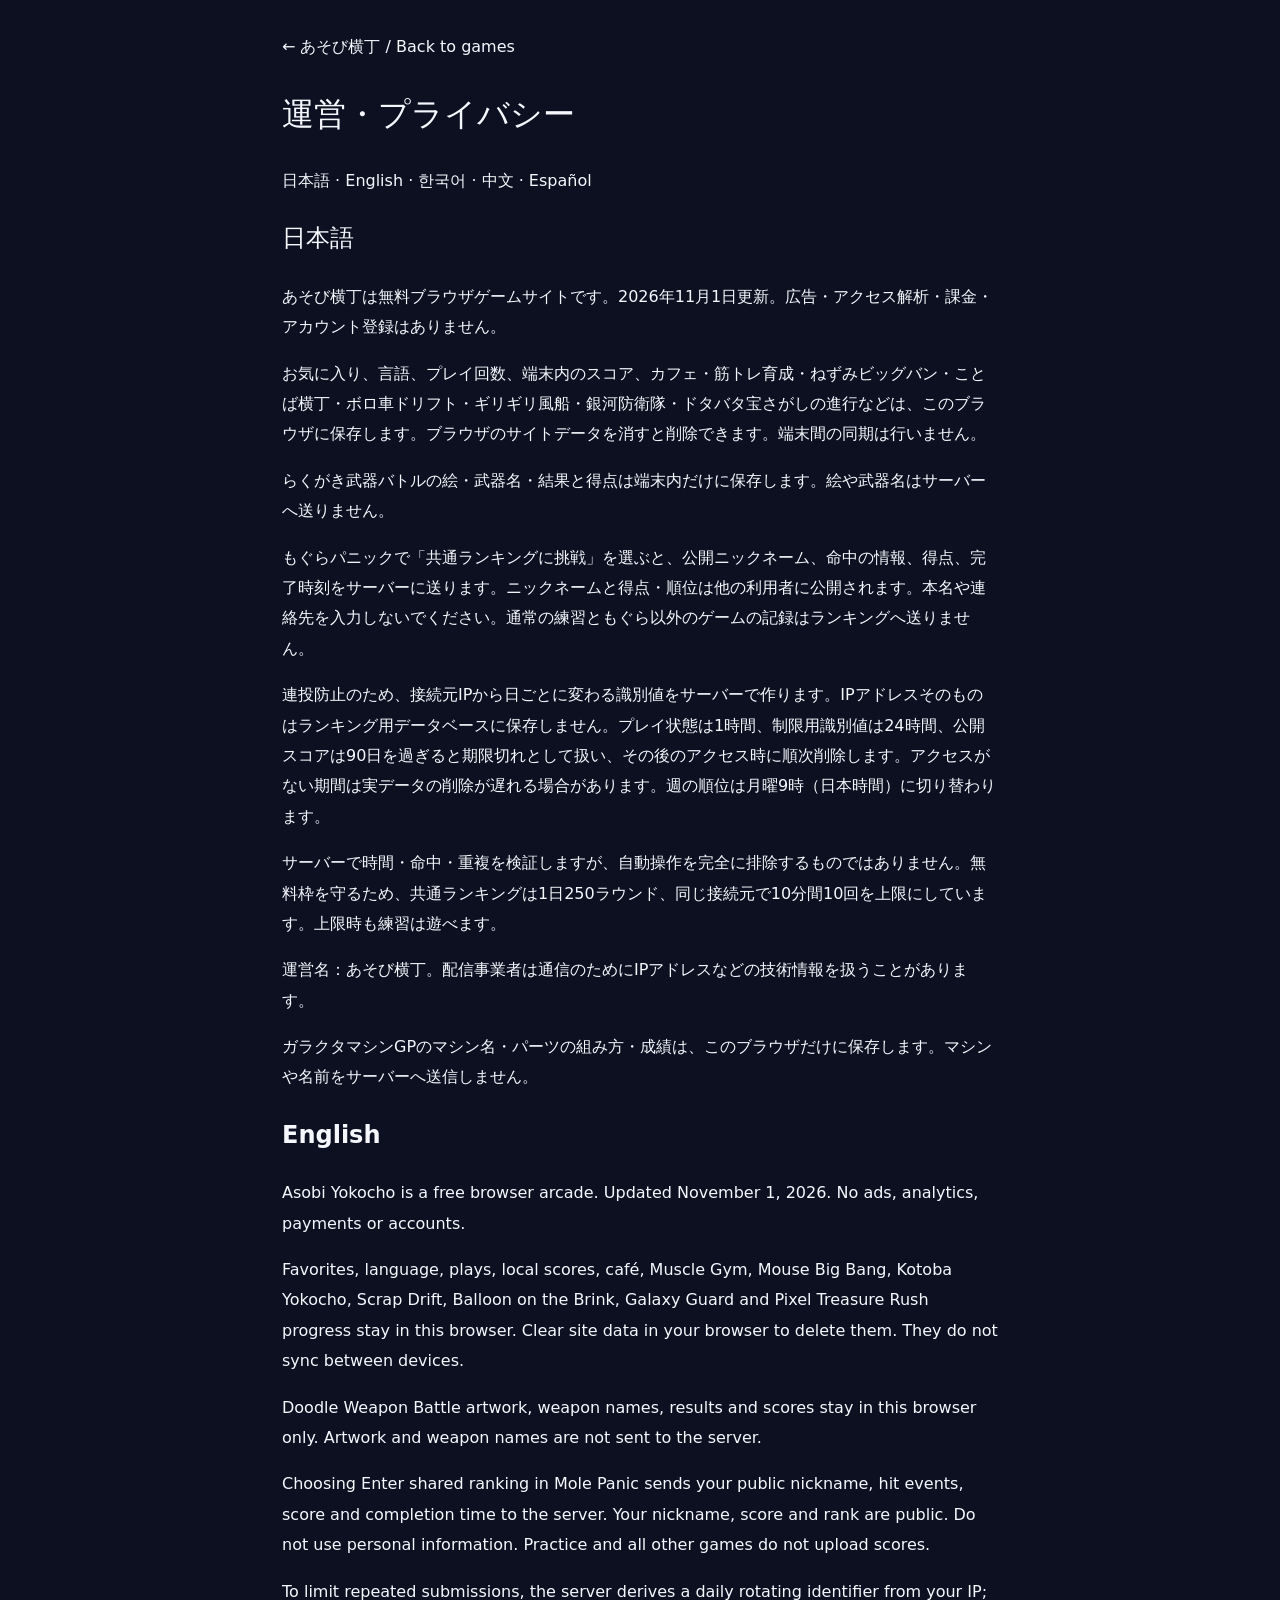
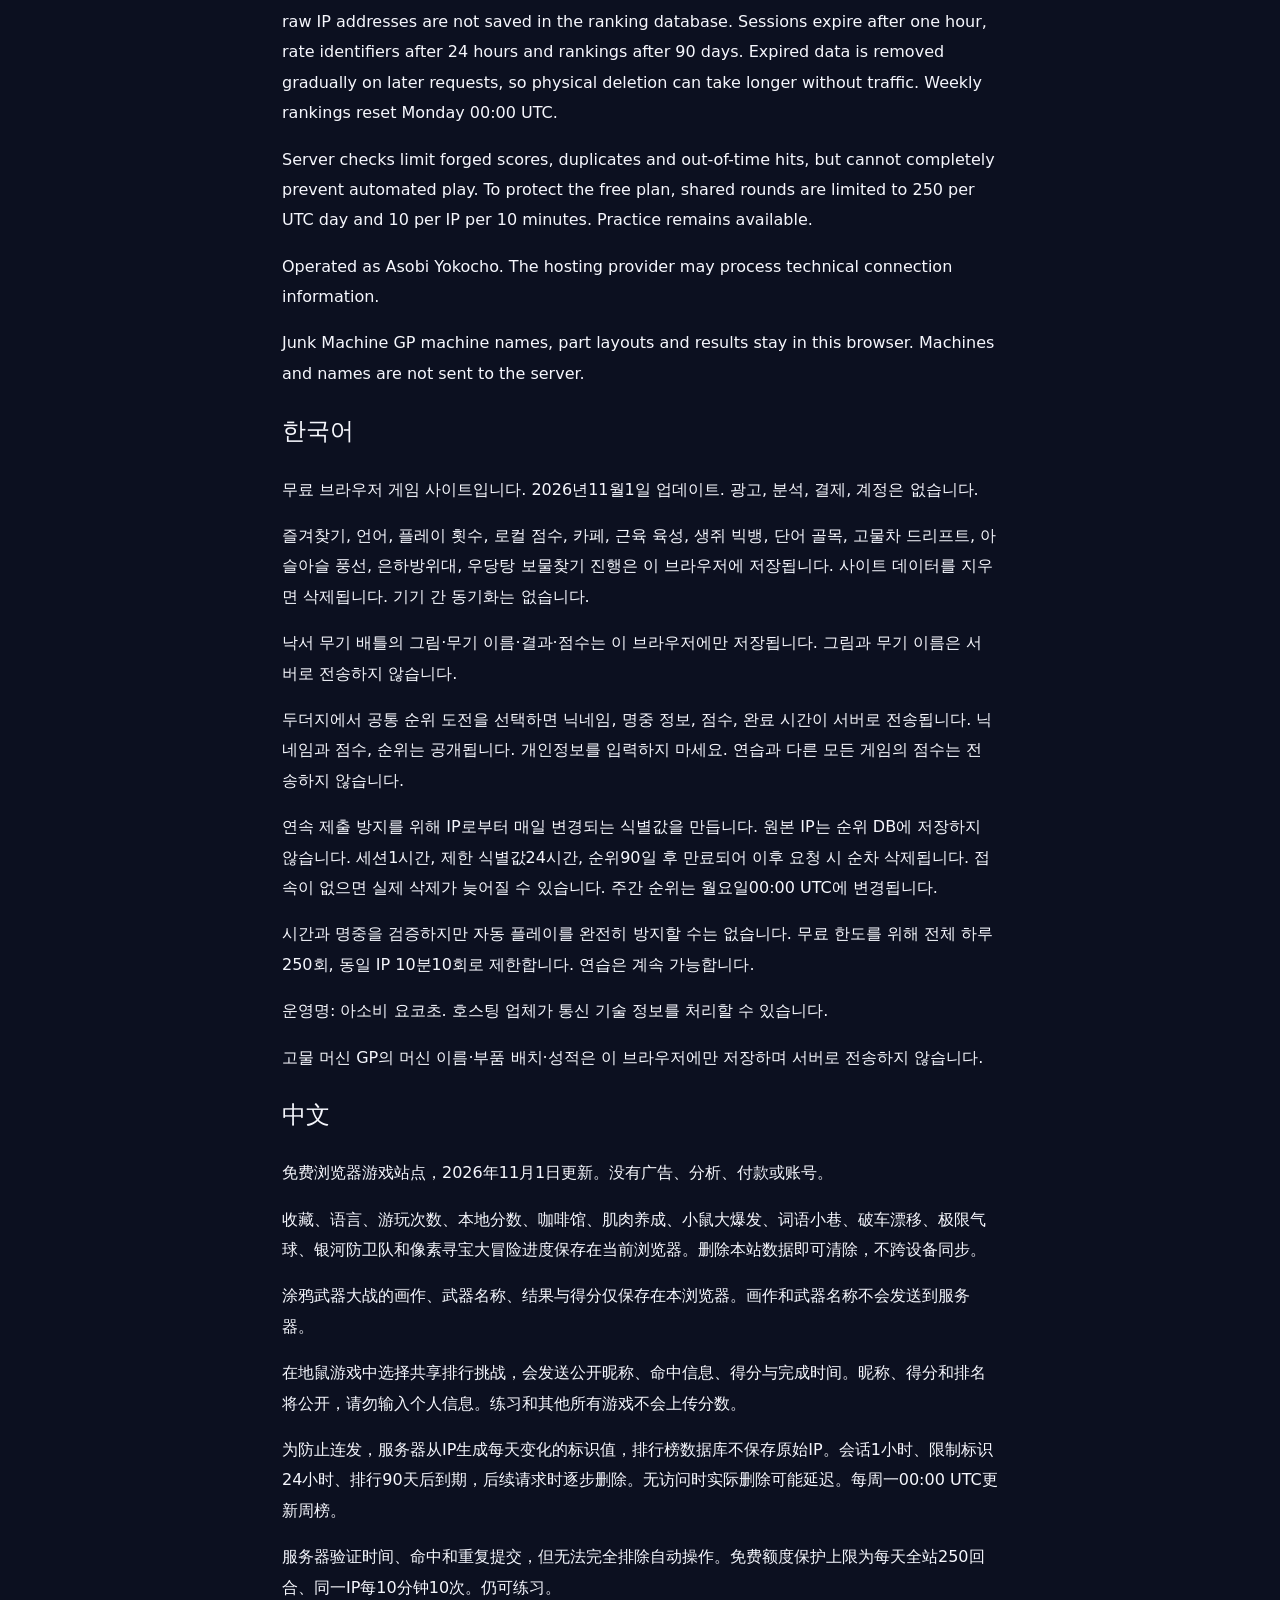
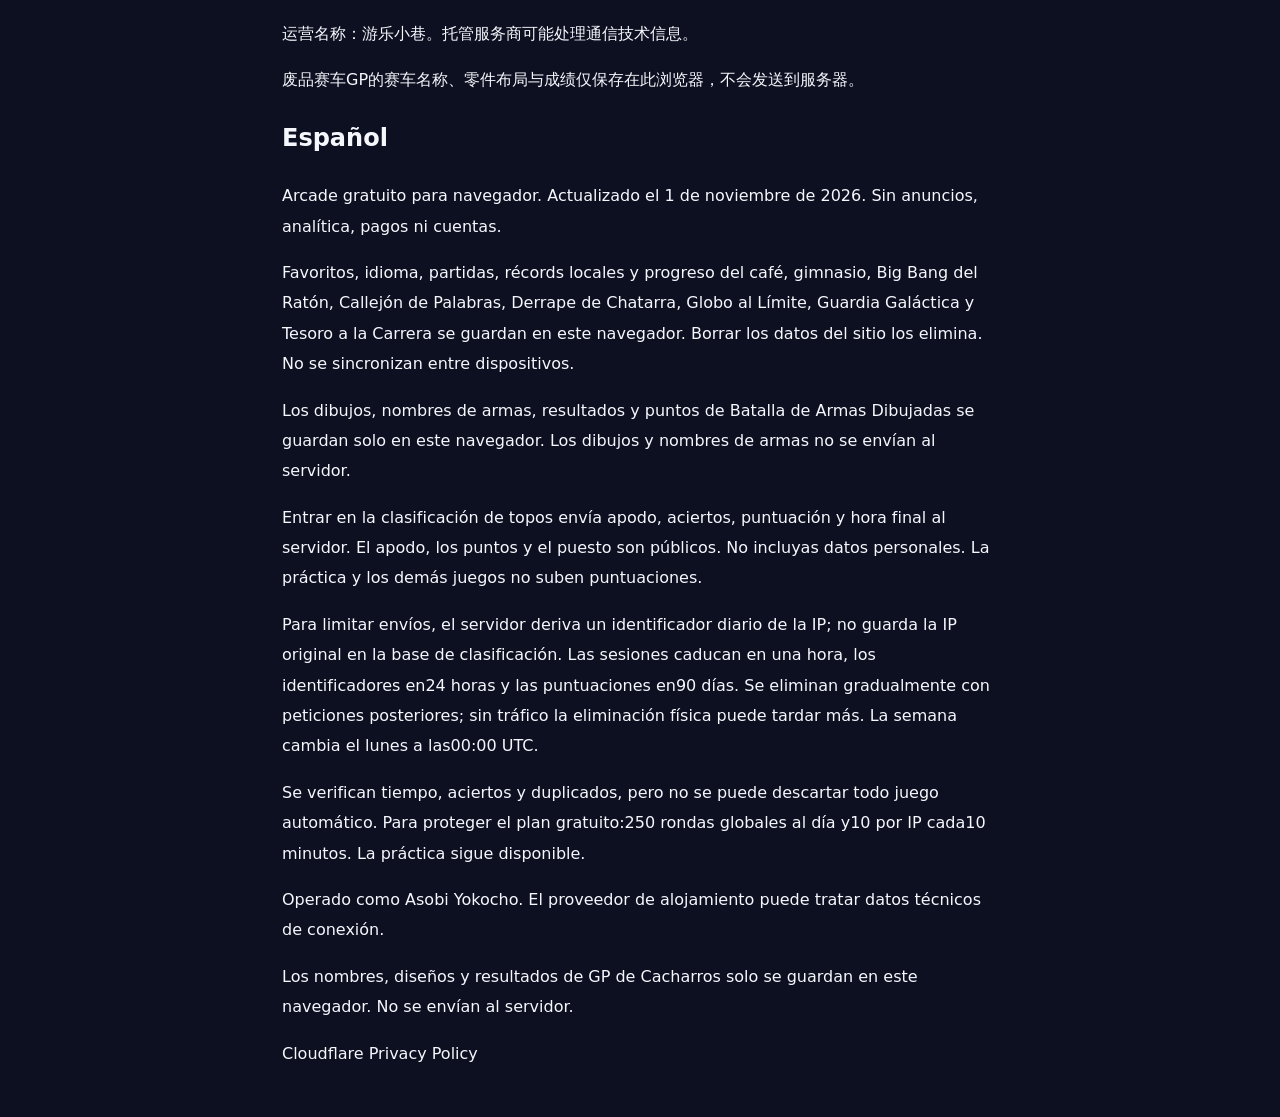
==== commit 5b442d31: "Add Junk Machine GP with real assembly physics and v13 tests" ====
--- a/privacy.html
+++ b/privacy.html
@@ -1 +1 @@
-<!doctype html><html lang="ja"><head><meta charset="utf-8"><meta name="viewport" content="width=device-width,initial-scale=1"><title>運営・プライバシー | あそび横丁</title><link rel="stylesheet" href="style.css"><link rel="icon" href="assets/icon.svg"></head><body><main style="max-width:760px;margin:auto;padding:32px 22px;line-height:1.9"><a href="./">← あそび横丁 / Back to games</a><h1>運営・プライバシー</h1><nav><a href="#ja">日本語</a> · <a href="#en">English</a> · <a href="#ko">한국어</a> · <a href="#zh-CN">中文</a> · <a href="#es">Español</a></nav><section id="ja" lang="ja"><h2>日本語</h2><p>あそび横丁は無料ブラウザゲームサイトです。2026年10月31日更新。広告・アクセス解析・課金・アカウント登録はありません。</p><p>お気に入り、言語、プレイ回数、端末内のスコア、カフェ・筋トレ育成・ねずみビッグバン・ことば横丁・ボロ車ドリフト・ギリギリ風船・銀河防衛隊・ドタバタ宝さがしの進行などは、このブラウザに保存します。ブラウザのサイトデータを消すと削除できます。端末間の同期は行いません。</p><p>らくがき武器バトルの絵・武器名・結果と得点は端末内だけに保存します。絵や武器名はサーバーへ送りません。</p><p>もぐらパニックで「共通ランキングに挑戦」を選ぶと、公開ニックネーム、命中の情報、得点、完了時刻をサーバーに送ります。ニックネームと得点・順位は他の利用者に公開されます。本名や連絡先を入力しないでください。通常の練習ともぐら以外のゲームの記録はランキングへ送りません。</p><p>連投防止のため、接続元IPから日ごとに変わる識別値をサーバーで作ります。IPアドレスそのものはランキング用データベースに保存しません。プレイ状態は1時間、制限用識別値は24時間、公開スコアは90日を過ぎると期限切れとして扱い、その後のアクセス時に順次削除します。アクセスがない期間は実データの削除が遅れる場合があります。週の順位は月曜9時（日本時間）に切り替わります。</p><p>サーバーで時間・命中・重複を検証しますが、自動操作を完全に排除するものではありません。無料枠を守るため、共通ランキングは1日250ラウンド、同じ接続元で10分間10回を上限にしています。上限時も練習は遊べます。</p><p>運営名：あそび横丁。配信事業者は通信のためにIPアドレスなどの技術情報を扱うことがあります。</p></section><section id="en" lang="en"><h2>English</h2><p>Asobi Yokocho is a free browser arcade. Updated October 31, 2026. No ads, analytics, payments or accounts.</p><p>Favorites, language, plays, local scores, café, Muscle Gym, Mouse Big Bang, Kotoba Yokocho, Scrap Drift, Balloon on the Brink, Galaxy Guard and Pixel Treasure Rush progress stay in this browser. Clear site data in your browser to delete them. They do not sync between devices.</p><p>Doodle Weapon Battle artwork, weapon names, results and scores stay in this browser only. Artwork and weapon names are not sent to the server.</p><p>Choosing Enter shared ranking in Mole Panic sends your public nickname, hit events, score and completion time to the server. Your nickname, score and rank are public. Do not use personal information. Practice and all other games do not upload scores.</p><p>To limit repeated submissions, the server derives a daily rotating identifier from your IP; raw IP addresses are not saved in the ranking database. Sessions expire after one hour, rate identifiers after 24 hours and rankings after 90 days. Expired data is removed gradually on later requests, so physical deletion can take longer without traffic. Weekly rankings reset Monday 00:00 UTC.</p><p>Server checks limit forged scores, duplicates and out-of-time hits, but cannot completely prevent automated play. To protect the free plan, shared rounds are limited to 250 per UTC day and 10 per IP per 10 minutes. Practice remains available.</p><p>Operated as Asobi Yokocho. The hosting provider may process technical connection information.</p></section><section id="ko" lang="ko"><h2>한국어</h2><p>무료 브라우저 게임 사이트입니다. 2026년10월31일 업데이트. 광고, 분석, 결제, 계정은 없습니다.</p><p>즐겨찾기, 언어, 플레이 횟수, 로컬 점수, 카페, 근육 육성, 생쥐 빅뱅, 단어 골목, 고물차 드리프트, 아슬아슬 풍선, 은하방위대, 우당탕 보물찾기 진행은 이 브라우저에 저장됩니다. 사이트 데이터를 지우면 삭제됩니다. 기기 간 동기화는 없습니다.</p><p>낙서 무기 배틀의 그림·무기 이름·결과·점수는 이 브라우저에만 저장됩니다. 그림과 무기 이름은 서버로 전송하지 않습니다.</p><p>두더지에서 공통 순위 도전을 선택하면 닉네임, 명중 정보, 점수, 완료 시간이 서버로 전송됩니다. 닉네임과 점수, 순위는 공개됩니다. 개인정보를 입력하지 마세요. 연습과 다른 모든 게임의 점수는 전송하지 않습니다.</p><p>연속 제출 방지를 위해 IP로부터 매일 변경되는 식별값을 만듭니다. 원본 IP는 순위 DB에 저장하지 않습니다. 세션1시간, 제한 식별값24시간, 순위90일 후 만료되어 이후 요청 시 순차 삭제됩니다. 접속이 없으면 실제 삭제가 늦어질 수 있습니다. 주간 순위는 월요일00:00 UTC에 변경됩니다.</p><p>시간과 명중을 검증하지만 자동 플레이를 완전히 방지할 수는 없습니다. 무료 한도를 위해 전체 하루250회, 동일 IP 10분10회로 제한합니다. 연습은 계속 가능합니다.</p><p>운영명: 아소비 요코초. 호스팅 업체가 통신 기술 정보를 처리할 수 있습니다.</p></section><section id="zh-CN" lang="zh-CN"><h2>中文</h2><p>免费浏览器游戏站点，2026年10月31日更新。没有广告、分析、付款或账号。</p><p>收藏、语言、游玩次数、本地分数、咖啡馆、肌肉养成、小鼠大爆发、词语小巷、破车漂移、极限气球、银河防卫队和像素寻宝大冒险进度保存在当前浏览器。删除本站数据即可清除，不跨设备同步。</p><p>涂鸦武器大战的画作、武器名称、结果与得分仅保存在本浏览器。画作和武器名称不会发送到服务器。</p><p>在地鼠游戏中选择共享排行挑战，会发送公开昵称、命中信息、得分与完成时间。昵称、得分和排名将公开，请勿输入个人信息。练习和其他所有游戏不会上传分数。</p><p>为防止连发，服务器从IP生成每天变化的标识值，排行榜数据库不保存原始IP。会话1小时、限制标识24小时、排行90天后到期，后续请求时逐步删除。无访问时实际删除可能延迟。每周一00:00 UTC更新周榜。</p><p>服务器验证时间、命中和重复提交，但无法完全排除自动操作。免费额度保护上限为每天全站250回合、同一IP每10分钟10次。仍可练习。</p><p>运营名称：游乐小巷。托管服务商可能处理通信技术信息。</p></section><section id="es" lang="es"><h2>Español</h2><p>Arcade gratuito para navegador. Actualizado el 31 de octubre de 2026. Sin anuncios, analítica, pagos ni cuentas.</p><p>Favoritos, idioma, partidas, récords locales y progreso del café, gimnasio, Big Bang del Ratón, Callejón de Palabras, Derrape de Chatarra, Globo al Límite, Guardia Galáctica y Tesoro a la Carrera se guardan en este navegador. Borrar los datos del sitio los elimina. No se sincronizan entre dispositivos.</p><p>Los dibujos, nombres de armas, resultados y puntos de Batalla de Armas Dibujadas se guardan solo en este navegador. Los dibujos y nombres de armas no se envían al servidor.</p><p>Entrar en la clasificación de topos envía apodo, aciertos, puntuación y hora final al servidor. El apodo, los puntos y el puesto son públicos. No incluyas datos personales. La práctica y los demás juegos no suben puntuaciones.</p><p>Para limitar envíos, el servidor deriva un identificador diario de la IP; no guarda la IP original en la base de clasificación. Las sesiones caducan en una hora, los identificadores en24 horas y las puntuaciones en90 días. Se eliminan gradualmente con peticiones posteriores; sin tráfico la eliminación física puede tardar más. La semana cambia el lunes a las00:00 UTC.</p><p>Se verifican tiempo, aciertos y duplicados, pero no se puede descartar todo juego automático. Para proteger el plan gratuito:250 rondas globales al día y10 por IP cada10 minutos. La práctica sigue disponible.</p><p>Operado como Asobi Yokocho. El proveedor de alojamiento puede tratar datos técnicos de conexión.</p></section><p><a href="https://www.cloudflare.com/privacypolicy/">Cloudflare Privacy Policy</a></p></main></body></html>
+<!doctype html><html lang="ja"><head><meta charset="utf-8"><meta name="viewport" content="width=device-width,initial-scale=1"><title>運営・プライバシー | あそび横丁</title><link rel="stylesheet" href="style.css"><link rel="icon" href="assets/icon.svg"></head><body><main style="max-width:760px;margin:auto;padding:32px 22px;line-height:1.9"><a href="./">← あそび横丁 / Back to games</a><h1>運営・プライバシー</h1><nav><a href="#ja">日本語</a> · <a href="#en">English</a> · <a href="#ko">한국어</a> · <a href="#zh-CN">中文</a> · <a href="#es">Español</a></nav><section id="ja" lang="ja"><h2>日本語</h2><p>あそび横丁は無料ブラウザゲームサイトです。2026年11月1日更新。広告・アクセス解析・課金・アカウント登録はありません。</p><p>お気に入り、言語、プレイ回数、端末内のスコア、カフェ・筋トレ育成・ねずみビッグバン・ことば横丁・ボロ車ドリフト・ギリギリ風船・銀河防衛隊・ドタバタ宝さがしの進行などは、このブラウザに保存します。ブラウザのサイトデータを消すと削除できます。端末間の同期は行いません。</p><p>らくがき武器バトルの絵・武器名・結果と得点は端末内だけに保存します。絵や武器名はサーバーへ送りません。</p><p>もぐらパニックで「共通ランキングに挑戦」を選ぶと、公開ニックネーム、命中の情報、得点、完了時刻をサーバーに送ります。ニックネームと得点・順位は他の利用者に公開されます。本名や連絡先を入力しないでください。通常の練習ともぐら以外のゲームの記録はランキングへ送りません。</p><p>連投防止のため、接続元IPから日ごとに変わる識別値をサーバーで作ります。IPアドレスそのものはランキング用データベースに保存しません。プレイ状態は1時間、制限用識別値は24時間、公開スコアは90日を過ぎると期限切れとして扱い、その後のアクセス時に順次削除します。アクセスがない期間は実データの削除が遅れる場合があります。週の順位は月曜9時（日本時間）に切り替わります。</p><p>サーバーで時間・命中・重複を検証しますが、自動操作を完全に排除するものではありません。無料枠を守るため、共通ランキングは1日250ラウンド、同じ接続元で10分間10回を上限にしています。上限時も練習は遊べます。</p><p>運営名：あそび横丁。配信事業者は通信のためにIPアドレスなどの技術情報を扱うことがあります。</p><p>ガラクタマシンGPのマシン名・パーツの組み方・成績は、このブラウザだけに保存します。マシンや名前をサーバーへ送信しません。</p></section><section id="en" lang="en"><h2>English</h2><p>Asobi Yokocho is a free browser arcade. Updated November 1, 2026. No ads, analytics, payments or accounts.</p><p>Favorites, language, plays, local scores, café, Muscle Gym, Mouse Big Bang, Kotoba Yokocho, Scrap Drift, Balloon on the Brink, Galaxy Guard and Pixel Treasure Rush progress stay in this browser. Clear site data in your browser to delete them. They do not sync between devices.</p><p>Doodle Weapon Battle artwork, weapon names, results and scores stay in this browser only. Artwork and weapon names are not sent to the server.</p><p>Choosing Enter shared ranking in Mole Panic sends your public nickname, hit events, score and completion time to the server. Your nickname, score and rank are public. Do not use personal information. Practice and all other games do not upload scores.</p><p>To limit repeated submissions, the server derives a daily rotating identifier from your IP; raw IP addresses are not saved in the ranking database. Sessions expire after one hour, rate identifiers after 24 hours and rankings after 90 days. Expired data is removed gradually on later requests, so physical deletion can take longer without traffic. Weekly rankings reset Monday 00:00 UTC.</p><p>Server checks limit forged scores, duplicates and out-of-time hits, but cannot completely prevent automated play. To protect the free plan, shared rounds are limited to 250 per UTC day and 10 per IP per 10 minutes. Practice remains available.</p><p>Operated as Asobi Yokocho. The hosting provider may process technical connection information.</p><p>Junk Machine GP machine names, part layouts and results stay in this browser. Machines and names are not sent to the server.</p></section><section id="ko" lang="ko"><h2>한국어</h2><p>무료 브라우저 게임 사이트입니다. 2026년11월1일 업데이트. 광고, 분석, 결제, 계정은 없습니다.</p><p>즐겨찾기, 언어, 플레이 횟수, 로컬 점수, 카페, 근육 육성, 생쥐 빅뱅, 단어 골목, 고물차 드리프트, 아슬아슬 풍선, 은하방위대, 우당탕 보물찾기 진행은 이 브라우저에 저장됩니다. 사이트 데이터를 지우면 삭제됩니다. 기기 간 동기화는 없습니다.</p><p>낙서 무기 배틀의 그림·무기 이름·결과·점수는 이 브라우저에만 저장됩니다. 그림과 무기 이름은 서버로 전송하지 않습니다.</p><p>두더지에서 공통 순위 도전을 선택하면 닉네임, 명중 정보, 점수, 완료 시간이 서버로 전송됩니다. 닉네임과 점수, 순위는 공개됩니다. 개인정보를 입력하지 마세요. 연습과 다른 모든 게임의 점수는 전송하지 않습니다.</p><p>연속 제출 방지를 위해 IP로부터 매일 변경되는 식별값을 만듭니다. 원본 IP는 순위 DB에 저장하지 않습니다. 세션1시간, 제한 식별값24시간, 순위90일 후 만료되어 이후 요청 시 순차 삭제됩니다. 접속이 없으면 실제 삭제가 늦어질 수 있습니다. 주간 순위는 월요일00:00 UTC에 변경됩니다.</p><p>시간과 명중을 검증하지만 자동 플레이를 완전히 방지할 수는 없습니다. 무료 한도를 위해 전체 하루250회, 동일 IP 10분10회로 제한합니다. 연습은 계속 가능합니다.</p><p>운영명: 아소비 요코초. 호스팅 업체가 통신 기술 정보를 처리할 수 있습니다.</p><p>고물 머신 GP의 머신 이름·부품 배치·성적은 이 브라우저에만 저장하며 서버로 전송하지 않습니다.</p></section><section id="zh-CN" lang="zh-CN"><h2>中文</h2><p>免费浏览器游戏站点，2026年11月1日更新。没有广告、分析、付款或账号。</p><p>收藏、语言、游玩次数、本地分数、咖啡馆、肌肉养成、小鼠大爆发、词语小巷、破车漂移、极限气球、银河防卫队和像素寻宝大冒险进度保存在当前浏览器。删除本站数据即可清除，不跨设备同步。</p><p>涂鸦武器大战的画作、武器名称、结果与得分仅保存在本浏览器。画作和武器名称不会发送到服务器。</p><p>在地鼠游戏中选择共享排行挑战，会发送公开昵称、命中信息、得分与完成时间。昵称、得分和排名将公开，请勿输入个人信息。练习和其他所有游戏不会上传分数。</p><p>为防止连发，服务器从IP生成每天变化的标识值，排行榜数据库不保存原始IP。会话1小时、限制标识24小时、排行90天后到期，后续请求时逐步删除。无访问时实际删除可能延迟。每周一00:00 UTC更新周榜。</p><p>服务器验证时间、命中和重复提交，但无法完全排除自动操作。免费额度保护上限为每天全站250回合、同一IP每10分钟10次。仍可练习。</p><p>运营名称：游乐小巷。托管服务商可能处理通信技术信息。</p><p>废品赛车GP的赛车名称、零件布局与成绩仅保存在此浏览器，不会发送到服务器。</p></section><section id="es" lang="es"><h2>Español</h2><p>Arcade gratuito para navegador. Actualizado el 1 de noviembre de 2026. Sin anuncios, analítica, pagos ni cuentas.</p><p>Favoritos, idioma, partidas, récords locales y progreso del café, gimnasio, Big Bang del Ratón, Callejón de Palabras, Derrape de Chatarra, Globo al Límite, Guardia Galáctica y Tesoro a la Carrera se guardan en este navegador. Borrar los datos del sitio los elimina. No se sincronizan entre dispositivos.</p><p>Los dibujos, nombres de armas, resultados y puntos de Batalla de Armas Dibujadas se guardan solo en este navegador. Los dibujos y nombres de armas no se envían al servidor.</p><p>Entrar en la clasificación de topos envía apodo, aciertos, puntuación y hora final al servidor. El apodo, los puntos y el puesto son públicos. No incluyas datos personales. La práctica y los demás juegos no suben puntuaciones.</p><p>Para limitar envíos, el servidor deriva un identificador diario de la IP; no guarda la IP original en la base de clasificación. Las sesiones caducan en una hora, los identificadores en24 horas y las puntuaciones en90 días. Se eliminan gradualmente con peticiones posteriores; sin tráfico la eliminación física puede tardar más. La semana cambia el lunes a las00:00 UTC.</p><p>Se verifican tiempo, aciertos y duplicados, pero no se puede descartar todo juego automático. Para proteger el plan gratuito:250 rondas globales al día y10 por IP cada10 minutos. La práctica sigue disponible.</p><p>Operado como Asobi Yokocho. El proveedor de alojamiento puede tratar datos técnicos de conexión.</p><p>Los nombres, diseños y resultados de GP de Cacharros solo se guardan en este navegador. No se envían al servidor.</p></section><p><a href="https://www.cloudflare.com/privacypolicy/">Cloudflare Privacy Policy</a></p></main></body></html>
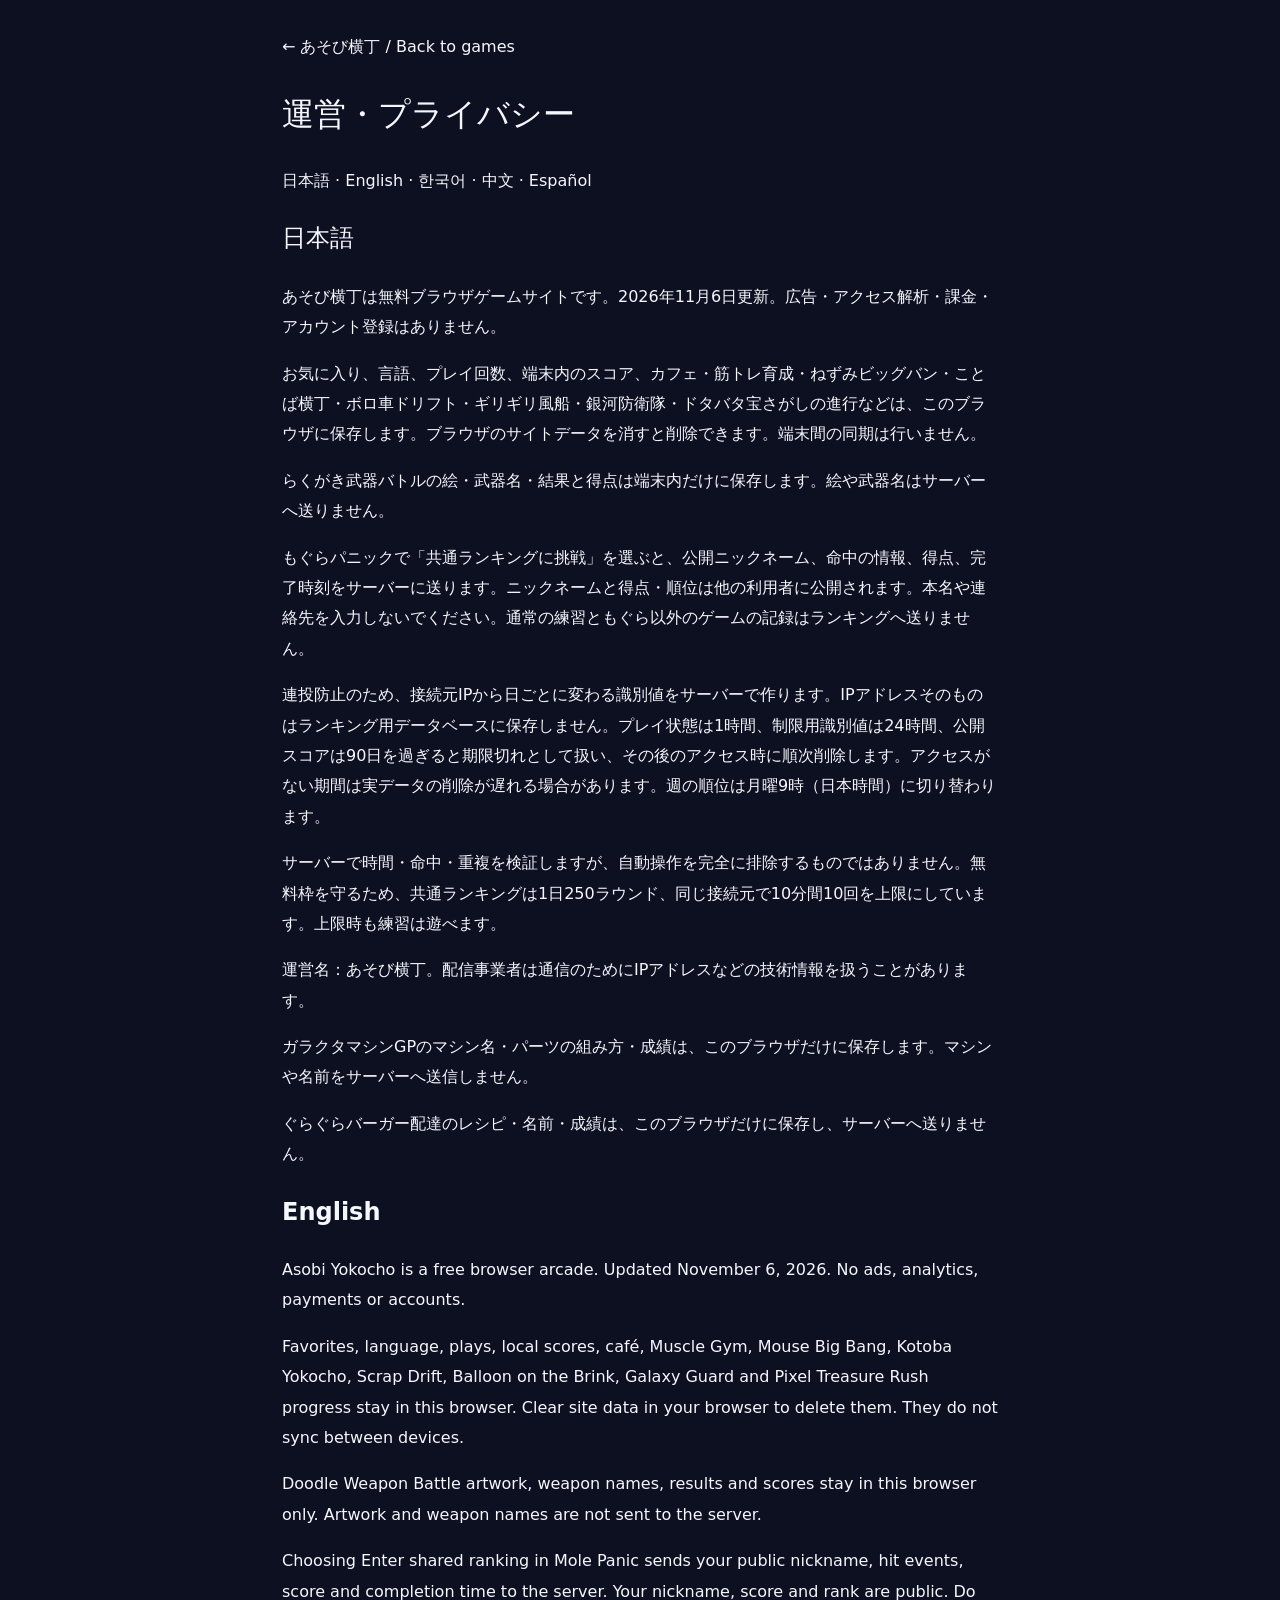
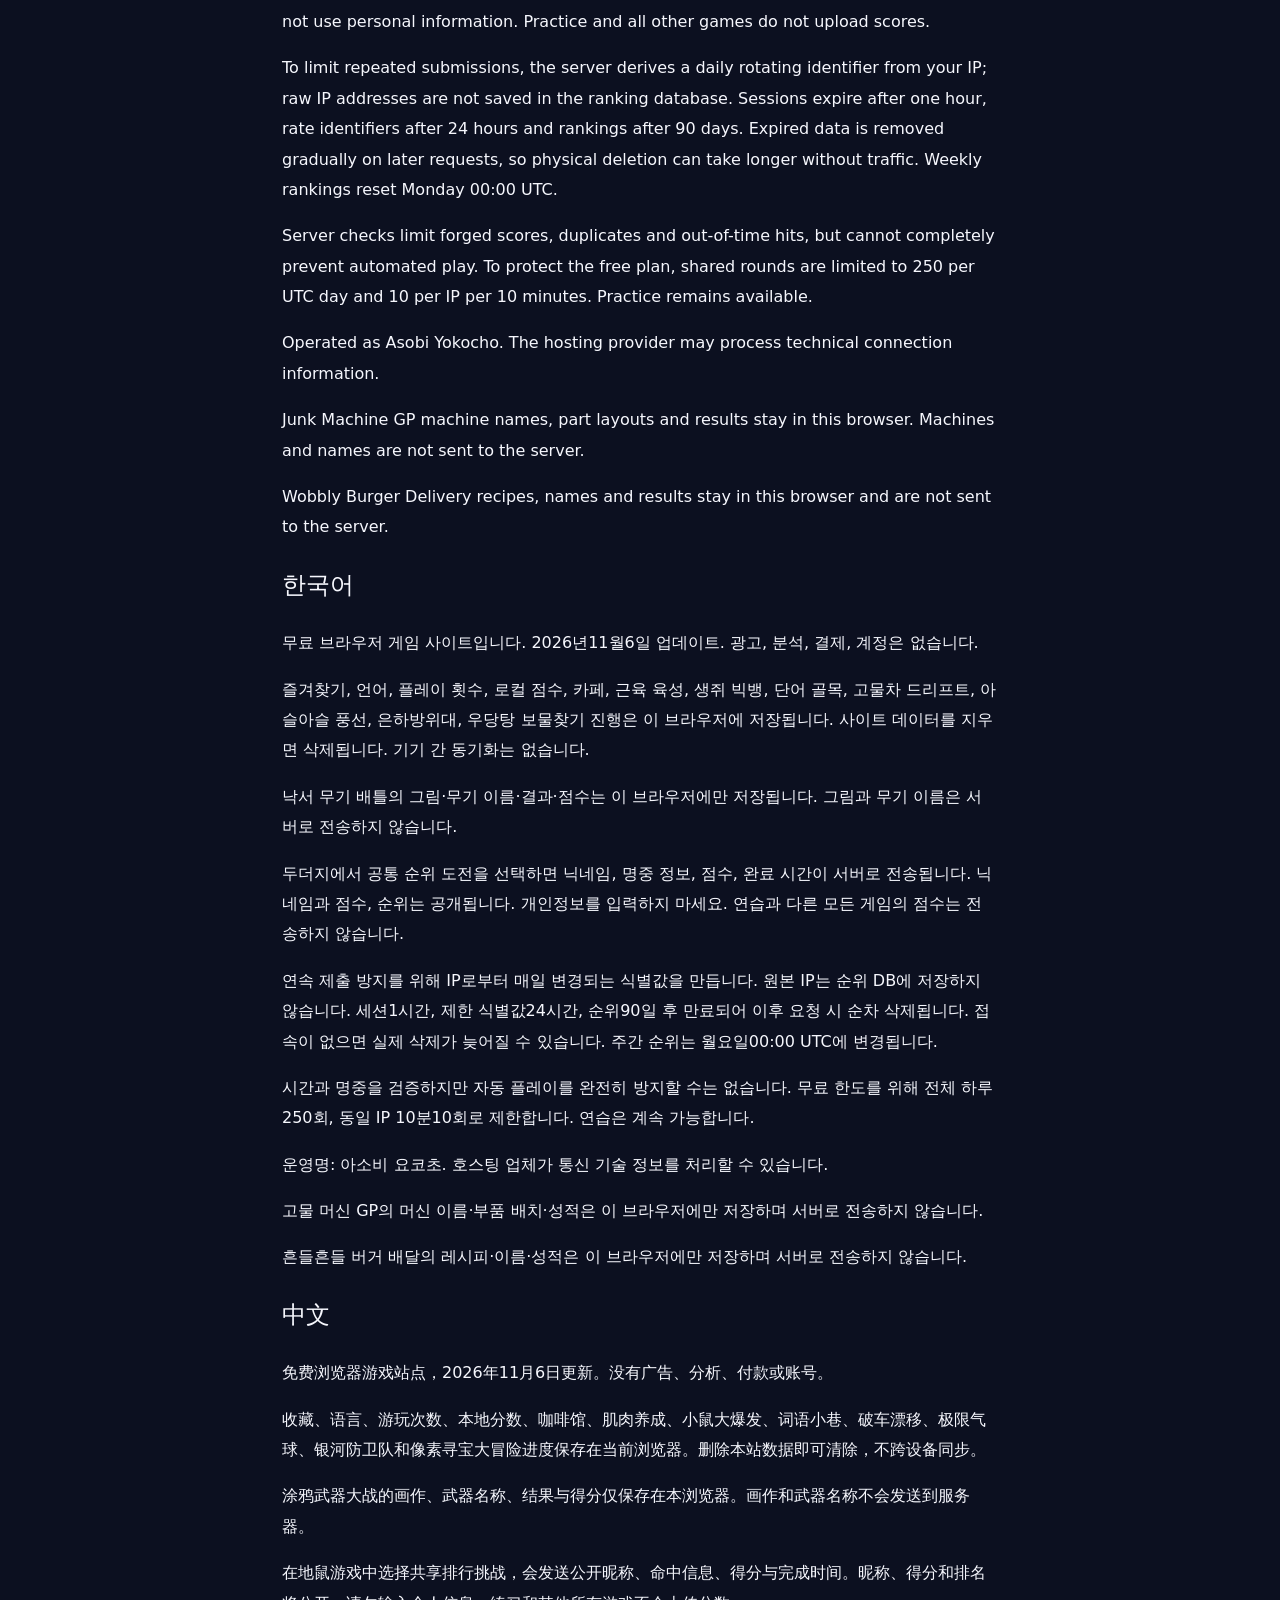
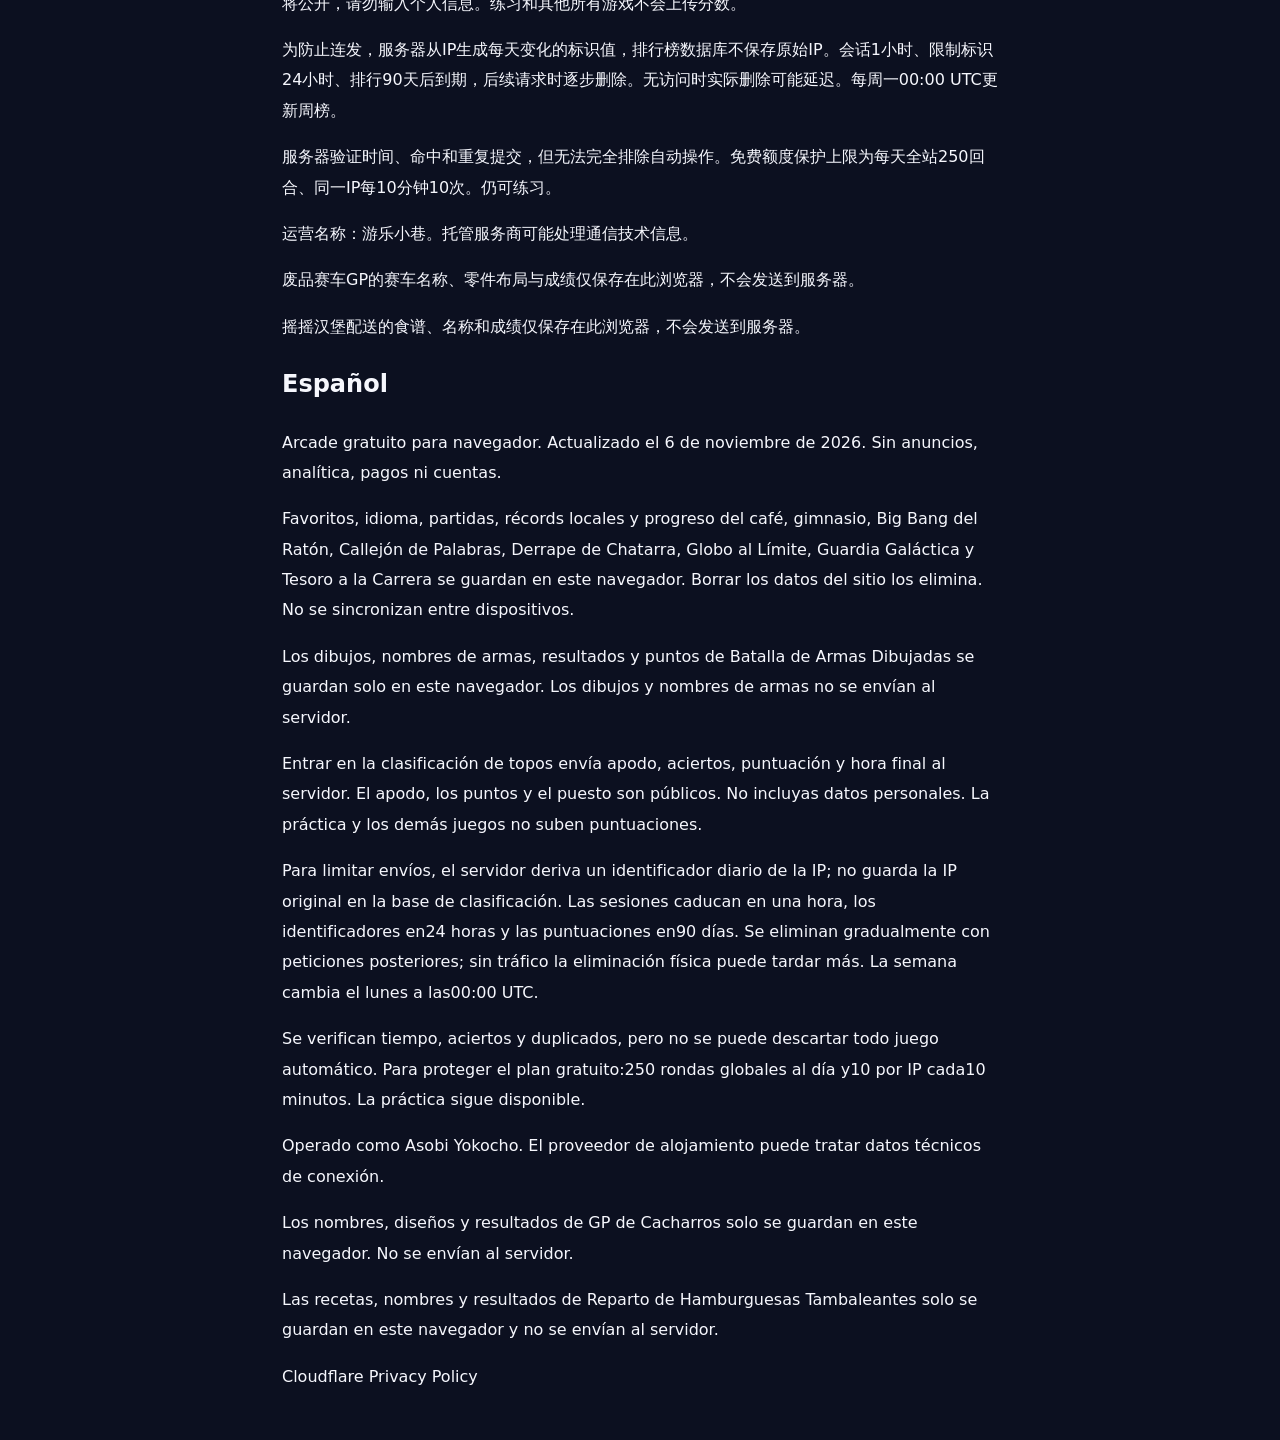
==== commit 1df23264: "Add Wobbly Burger delivery with real stack physics and responsive controls" ====
--- a/privacy.html
+++ b/privacy.html
@@ -1 +1 @@
-<!doctype html><html lang="ja"><head><meta charset="utf-8"><meta name="viewport" content="width=device-width,initial-scale=1"><title>運営・プライバシー | あそび横丁</title><link rel="stylesheet" href="style.css"><link rel="icon" href="assets/icon.svg"></head><body><main style="max-width:760px;margin:auto;padding:32px 22px;line-height:1.9"><a href="./">← あそび横丁 / Back to games</a><h1>運営・プライバシー</h1><nav><a href="#ja">日本語</a> · <a href="#en">English</a> · <a href="#ko">한국어</a> · <a href="#zh-CN">中文</a> · <a href="#es">Español</a></nav><section id="ja" lang="ja"><h2>日本語</h2><p>あそび横丁は無料ブラウザゲームサイトです。2026年11月1日更新。広告・アクセス解析・課金・アカウント登録はありません。</p><p>お気に入り、言語、プレイ回数、端末内のスコア、カフェ・筋トレ育成・ねずみビッグバン・ことば横丁・ボロ車ドリフト・ギリギリ風船・銀河防衛隊・ドタバタ宝さがしの進行などは、このブラウザに保存します。ブラウザのサイトデータを消すと削除できます。端末間の同期は行いません。</p><p>らくがき武器バトルの絵・武器名・結果と得点は端末内だけに保存します。絵や武器名はサーバーへ送りません。</p><p>もぐらパニックで「共通ランキングに挑戦」を選ぶと、公開ニックネーム、命中の情報、得点、完了時刻をサーバーに送ります。ニックネームと得点・順位は他の利用者に公開されます。本名や連絡先を入力しないでください。通常の練習ともぐら以外のゲームの記録はランキングへ送りません。</p><p>連投防止のため、接続元IPから日ごとに変わる識別値をサーバーで作ります。IPアドレスそのものはランキング用データベースに保存しません。プレイ状態は1時間、制限用識別値は24時間、公開スコアは90日を過ぎると期限切れとして扱い、その後のアクセス時に順次削除します。アクセスがない期間は実データの削除が遅れる場合があります。週の順位は月曜9時（日本時間）に切り替わります。</p><p>サーバーで時間・命中・重複を検証しますが、自動操作を完全に排除するものではありません。無料枠を守るため、共通ランキングは1日250ラウンド、同じ接続元で10分間10回を上限にしています。上限時も練習は遊べます。</p><p>運営名：あそび横丁。配信事業者は通信のためにIPアドレスなどの技術情報を扱うことがあります。</p><p>ガラクタマシンGPのマシン名・パーツの組み方・成績は、このブラウザだけに保存します。マシンや名前をサーバーへ送信しません。</p></section><section id="en" lang="en"><h2>English</h2><p>Asobi Yokocho is a free browser arcade. Updated November 1, 2026. No ads, analytics, payments or accounts.</p><p>Favorites, language, plays, local scores, café, Muscle Gym, Mouse Big Bang, Kotoba Yokocho, Scrap Drift, Balloon on the Brink, Galaxy Guard and Pixel Treasure Rush progress stay in this browser. Clear site data in your browser to delete them. They do not sync between devices.</p><p>Doodle Weapon Battle artwork, weapon names, results and scores stay in this browser only. Artwork and weapon names are not sent to the server.</p><p>Choosing Enter shared ranking in Mole Panic sends your public nickname, hit events, score and completion time to the server. Your nickname, score and rank are public. Do not use personal information. Practice and all other games do not upload scores.</p><p>To limit repeated submissions, the server derives a daily rotating identifier from your IP; raw IP addresses are not saved in the ranking database. Sessions expire after one hour, rate identifiers after 24 hours and rankings after 90 days. Expired data is removed gradually on later requests, so physical deletion can take longer without traffic. Weekly rankings reset Monday 00:00 UTC.</p><p>Server checks limit forged scores, duplicates and out-of-time hits, but cannot completely prevent automated play. To protect the free plan, shared rounds are limited to 250 per UTC day and 10 per IP per 10 minutes. Practice remains available.</p><p>Operated as Asobi Yokocho. The hosting provider may process technical connection information.</p><p>Junk Machine GP machine names, part layouts and results stay in this browser. Machines and names are not sent to the server.</p></section><section id="ko" lang="ko"><h2>한국어</h2><p>무료 브라우저 게임 사이트입니다. 2026년11월1일 업데이트. 광고, 분석, 결제, 계정은 없습니다.</p><p>즐겨찾기, 언어, 플레이 횟수, 로컬 점수, 카페, 근육 육성, 생쥐 빅뱅, 단어 골목, 고물차 드리프트, 아슬아슬 풍선, 은하방위대, 우당탕 보물찾기 진행은 이 브라우저에 저장됩니다. 사이트 데이터를 지우면 삭제됩니다. 기기 간 동기화는 없습니다.</p><p>낙서 무기 배틀의 그림·무기 이름·결과·점수는 이 브라우저에만 저장됩니다. 그림과 무기 이름은 서버로 전송하지 않습니다.</p><p>두더지에서 공통 순위 도전을 선택하면 닉네임, 명중 정보, 점수, 완료 시간이 서버로 전송됩니다. 닉네임과 점수, 순위는 공개됩니다. 개인정보를 입력하지 마세요. 연습과 다른 모든 게임의 점수는 전송하지 않습니다.</p><p>연속 제출 방지를 위해 IP로부터 매일 변경되는 식별값을 만듭니다. 원본 IP는 순위 DB에 저장하지 않습니다. 세션1시간, 제한 식별값24시간, 순위90일 후 만료되어 이후 요청 시 순차 삭제됩니다. 접속이 없으면 실제 삭제가 늦어질 수 있습니다. 주간 순위는 월요일00:00 UTC에 변경됩니다.</p><p>시간과 명중을 검증하지만 자동 플레이를 완전히 방지할 수는 없습니다. 무료 한도를 위해 전체 하루250회, 동일 IP 10분10회로 제한합니다. 연습은 계속 가능합니다.</p><p>운영명: 아소비 요코초. 호스팅 업체가 통신 기술 정보를 처리할 수 있습니다.</p><p>고물 머신 GP의 머신 이름·부품 배치·성적은 이 브라우저에만 저장하며 서버로 전송하지 않습니다.</p></section><section id="zh-CN" lang="zh-CN"><h2>中文</h2><p>免费浏览器游戏站点，2026年11月1日更新。没有广告、分析、付款或账号。</p><p>收藏、语言、游玩次数、本地分数、咖啡馆、肌肉养成、小鼠大爆发、词语小巷、破车漂移、极限气球、银河防卫队和像素寻宝大冒险进度保存在当前浏览器。删除本站数据即可清除，不跨设备同步。</p><p>涂鸦武器大战的画作、武器名称、结果与得分仅保存在本浏览器。画作和武器名称不会发送到服务器。</p><p>在地鼠游戏中选择共享排行挑战，会发送公开昵称、命中信息、得分与完成时间。昵称、得分和排名将公开，请勿输入个人信息。练习和其他所有游戏不会上传分数。</p><p>为防止连发，服务器从IP生成每天变化的标识值，排行榜数据库不保存原始IP。会话1小时、限制标识24小时、排行90天后到期，后续请求时逐步删除。无访问时实际删除可能延迟。每周一00:00 UTC更新周榜。</p><p>服务器验证时间、命中和重复提交，但无法完全排除自动操作。免费额度保护上限为每天全站250回合、同一IP每10分钟10次。仍可练习。</p><p>运营名称：游乐小巷。托管服务商可能处理通信技术信息。</p><p>废品赛车GP的赛车名称、零件布局与成绩仅保存在此浏览器，不会发送到服务器。</p></section><section id="es" lang="es"><h2>Español</h2><p>Arcade gratuito para navegador. Actualizado el 1 de noviembre de 2026. Sin anuncios, analítica, pagos ni cuentas.</p><p>Favoritos, idioma, partidas, récords locales y progreso del café, gimnasio, Big Bang del Ratón, Callejón de Palabras, Derrape de Chatarra, Globo al Límite, Guardia Galáctica y Tesoro a la Carrera se guardan en este navegador. Borrar los datos del sitio los elimina. No se sincronizan entre dispositivos.</p><p>Los dibujos, nombres de armas, resultados y puntos de Batalla de Armas Dibujadas se guardan solo en este navegador. Los dibujos y nombres de armas no se envían al servidor.</p><p>Entrar en la clasificación de topos envía apodo, aciertos, puntuación y hora final al servidor. El apodo, los puntos y el puesto son públicos. No incluyas datos personales. La práctica y los demás juegos no suben puntuaciones.</p><p>Para limitar envíos, el servidor deriva un identificador diario de la IP; no guarda la IP original en la base de clasificación. Las sesiones caducan en una hora, los identificadores en24 horas y las puntuaciones en90 días. Se eliminan gradualmente con peticiones posteriores; sin tráfico la eliminación física puede tardar más. La semana cambia el lunes a las00:00 UTC.</p><p>Se verifican tiempo, aciertos y duplicados, pero no se puede descartar todo juego automático. Para proteger el plan gratuito:250 rondas globales al día y10 por IP cada10 minutos. La práctica sigue disponible.</p><p>Operado como Asobi Yokocho. El proveedor de alojamiento puede tratar datos técnicos de conexión.</p><p>Los nombres, diseños y resultados de GP de Cacharros solo se guardan en este navegador. No se envían al servidor.</p></section><p><a href="https://www.cloudflare.com/privacypolicy/">Cloudflare Privacy Policy</a></p></main></body></html>
+<!doctype html><html lang="ja"><head><meta charset="utf-8"><meta name="viewport" content="width=device-width,initial-scale=1"><title>運営・プライバシー | あそび横丁</title><link rel="stylesheet" href="style.css"><link rel="icon" href="assets/icon.svg"></head><body><main style="max-width:760px;margin:auto;padding:32px 22px;line-height:1.9"><a href="./">← あそび横丁 / Back to games</a><h1>運営・プライバシー</h1><nav><a href="#ja">日本語</a> · <a href="#en">English</a> · <a href="#ko">한국어</a> · <a href="#zh-CN">中文</a> · <a href="#es">Español</a></nav><section id="ja" lang="ja"><h2>日本語</h2><p>あそび横丁は無料ブラウザゲームサイトです。2026年11月6日更新。広告・アクセス解析・課金・アカウント登録はありません。</p><p>お気に入り、言語、プレイ回数、端末内のスコア、カフェ・筋トレ育成・ねずみビッグバン・ことば横丁・ボロ車ドリフト・ギリギリ風船・銀河防衛隊・ドタバタ宝さがしの進行などは、このブラウザに保存します。ブラウザのサイトデータを消すと削除できます。端末間の同期は行いません。</p><p>らくがき武器バトルの絵・武器名・結果と得点は端末内だけに保存します。絵や武器名はサーバーへ送りません。</p><p>もぐらパニックで「共通ランキングに挑戦」を選ぶと、公開ニックネーム、命中の情報、得点、完了時刻をサーバーに送ります。ニックネームと得点・順位は他の利用者に公開されます。本名や連絡先を入力しないでください。通常の練習ともぐら以外のゲームの記録はランキングへ送りません。</p><p>連投防止のため、接続元IPから日ごとに変わる識別値をサーバーで作ります。IPアドレスそのものはランキング用データベースに保存しません。プレイ状態は1時間、制限用識別値は24時間、公開スコアは90日を過ぎると期限切れとして扱い、その後のアクセス時に順次削除します。アクセスがない期間は実データの削除が遅れる場合があります。週の順位は月曜9時（日本時間）に切り替わります。</p><p>サーバーで時間・命中・重複を検証しますが、自動操作を完全に排除するものではありません。無料枠を守るため、共通ランキングは1日250ラウンド、同じ接続元で10分間10回を上限にしています。上限時も練習は遊べます。</p><p>運営名：あそび横丁。配信事業者は通信のためにIPアドレスなどの技術情報を扱うことがあります。</p><p>ガラクタマシンGPのマシン名・パーツの組み方・成績は、このブラウザだけに保存します。マシンや名前をサーバーへ送信しません。</p><p>ぐらぐらバーガー配達のレシピ・名前・成績は、このブラウザだけに保存し、サーバーへ送りません。</p></section><section id="en" lang="en"><h2>English</h2><p>Asobi Yokocho is a free browser arcade. Updated November 6, 2026. No ads, analytics, payments or accounts.</p><p>Favorites, language, plays, local scores, café, Muscle Gym, Mouse Big Bang, Kotoba Yokocho, Scrap Drift, Balloon on the Brink, Galaxy Guard and Pixel Treasure Rush progress stay in this browser. Clear site data in your browser to delete them. They do not sync between devices.</p><p>Doodle Weapon Battle artwork, weapon names, results and scores stay in this browser only. Artwork and weapon names are not sent to the server.</p><p>Choosing Enter shared ranking in Mole Panic sends your public nickname, hit events, score and completion time to the server. Your nickname, score and rank are public. Do not use personal information. Practice and all other games do not upload scores.</p><p>To limit repeated submissions, the server derives a daily rotating identifier from your IP; raw IP addresses are not saved in the ranking database. Sessions expire after one hour, rate identifiers after 24 hours and rankings after 90 days. Expired data is removed gradually on later requests, so physical deletion can take longer without traffic. Weekly rankings reset Monday 00:00 UTC.</p><p>Server checks limit forged scores, duplicates and out-of-time hits, but cannot completely prevent automated play. To protect the free plan, shared rounds are limited to 250 per UTC day and 10 per IP per 10 minutes. Practice remains available.</p><p>Operated as Asobi Yokocho. The hosting provider may process technical connection information.</p><p>Junk Machine GP machine names, part layouts and results stay in this browser. Machines and names are not sent to the server.</p><p>Wobbly Burger Delivery recipes, names and results stay in this browser and are not sent to the server.</p></section><section id="ko" lang="ko"><h2>한국어</h2><p>무료 브라우저 게임 사이트입니다. 2026년11월6일 업데이트. 광고, 분석, 결제, 계정은 없습니다.</p><p>즐겨찾기, 언어, 플레이 횟수, 로컬 점수, 카페, 근육 육성, 생쥐 빅뱅, 단어 골목, 고물차 드리프트, 아슬아슬 풍선, 은하방위대, 우당탕 보물찾기 진행은 이 브라우저에 저장됩니다. 사이트 데이터를 지우면 삭제됩니다. 기기 간 동기화는 없습니다.</p><p>낙서 무기 배틀의 그림·무기 이름·결과·점수는 이 브라우저에만 저장됩니다. 그림과 무기 이름은 서버로 전송하지 않습니다.</p><p>두더지에서 공통 순위 도전을 선택하면 닉네임, 명중 정보, 점수, 완료 시간이 서버로 전송됩니다. 닉네임과 점수, 순위는 공개됩니다. 개인정보를 입력하지 마세요. 연습과 다른 모든 게임의 점수는 전송하지 않습니다.</p><p>연속 제출 방지를 위해 IP로부터 매일 변경되는 식별값을 만듭니다. 원본 IP는 순위 DB에 저장하지 않습니다. 세션1시간, 제한 식별값24시간, 순위90일 후 만료되어 이후 요청 시 순차 삭제됩니다. 접속이 없으면 실제 삭제가 늦어질 수 있습니다. 주간 순위는 월요일00:00 UTC에 변경됩니다.</p><p>시간과 명중을 검증하지만 자동 플레이를 완전히 방지할 수는 없습니다. 무료 한도를 위해 전체 하루250회, 동일 IP 10분10회로 제한합니다. 연습은 계속 가능합니다.</p><p>운영명: 아소비 요코초. 호스팅 업체가 통신 기술 정보를 처리할 수 있습니다.</p><p>고물 머신 GP의 머신 이름·부품 배치·성적은 이 브라우저에만 저장하며 서버로 전송하지 않습니다.</p><p>흔들흔들 버거 배달의 레시피·이름·성적은 이 브라우저에만 저장하며 서버로 전송하지 않습니다.</p></section><section id="zh-CN" lang="zh-CN"><h2>中文</h2><p>免费浏览器游戏站点，2026年11月6日更新。没有广告、分析、付款或账号。</p><p>收藏、语言、游玩次数、本地分数、咖啡馆、肌肉养成、小鼠大爆发、词语小巷、破车漂移、极限气球、银河防卫队和像素寻宝大冒险进度保存在当前浏览器。删除本站数据即可清除，不跨设备同步。</p><p>涂鸦武器大战的画作、武器名称、结果与得分仅保存在本浏览器。画作和武器名称不会发送到服务器。</p><p>在地鼠游戏中选择共享排行挑战，会发送公开昵称、命中信息、得分与完成时间。昵称、得分和排名将公开，请勿输入个人信息。练习和其他所有游戏不会上传分数。</p><p>为防止连发，服务器从IP生成每天变化的标识值，排行榜数据库不保存原始IP。会话1小时、限制标识24小时、排行90天后到期，后续请求时逐步删除。无访问时实际删除可能延迟。每周一00:00 UTC更新周榜。</p><p>服务器验证时间、命中和重复提交，但无法完全排除自动操作。免费额度保护上限为每天全站250回合、同一IP每10分钟10次。仍可练习。</p><p>运营名称：游乐小巷。托管服务商可能处理通信技术信息。</p><p>废品赛车GP的赛车名称、零件布局与成绩仅保存在此浏览器，不会发送到服务器。</p><p>摇摇汉堡配送的食谱、名称和成绩仅保存在此浏览器，不会发送到服务器。</p></section><section id="es" lang="es"><h2>Español</h2><p>Arcade gratuito para navegador. Actualizado el 6 de noviembre de 2026. Sin anuncios, analítica, pagos ni cuentas.</p><p>Favoritos, idioma, partidas, récords locales y progreso del café, gimnasio, Big Bang del Ratón, Callejón de Palabras, Derrape de Chatarra, Globo al Límite, Guardia Galáctica y Tesoro a la Carrera se guardan en este navegador. Borrar los datos del sitio los elimina. No se sincronizan entre dispositivos.</p><p>Los dibujos, nombres de armas, resultados y puntos de Batalla de Armas Dibujadas se guardan solo en este navegador. Los dibujos y nombres de armas no se envían al servidor.</p><p>Entrar en la clasificación de topos envía apodo, aciertos, puntuación y hora final al servidor. El apodo, los puntos y el puesto son públicos. No incluyas datos personales. La práctica y los demás juegos no suben puntuaciones.</p><p>Para limitar envíos, el servidor deriva un identificador diario de la IP; no guarda la IP original en la base de clasificación. Las sesiones caducan en una hora, los identificadores en24 horas y las puntuaciones en90 días. Se eliminan gradualmente con peticiones posteriores; sin tráfico la eliminación física puede tardar más. La semana cambia el lunes a las00:00 UTC.</p><p>Se verifican tiempo, aciertos y duplicados, pero no se puede descartar todo juego automático. Para proteger el plan gratuito:250 rondas globales al día y10 por IP cada10 minutos. La práctica sigue disponible.</p><p>Operado como Asobi Yokocho. El proveedor de alojamiento puede tratar datos técnicos de conexión.</p><p>Los nombres, diseños y resultados de GP de Cacharros solo se guardan en este navegador. No se envían al servidor.</p><p>Las recetas, nombres y resultados de Reparto de Hamburguesas Tambaleantes solo se guardan en este navegador y no se envían al servidor.</p></section><p><a href="https://www.cloudflare.com/privacypolicy/">Cloudflare Privacy Policy</a></p></main></body></html>
